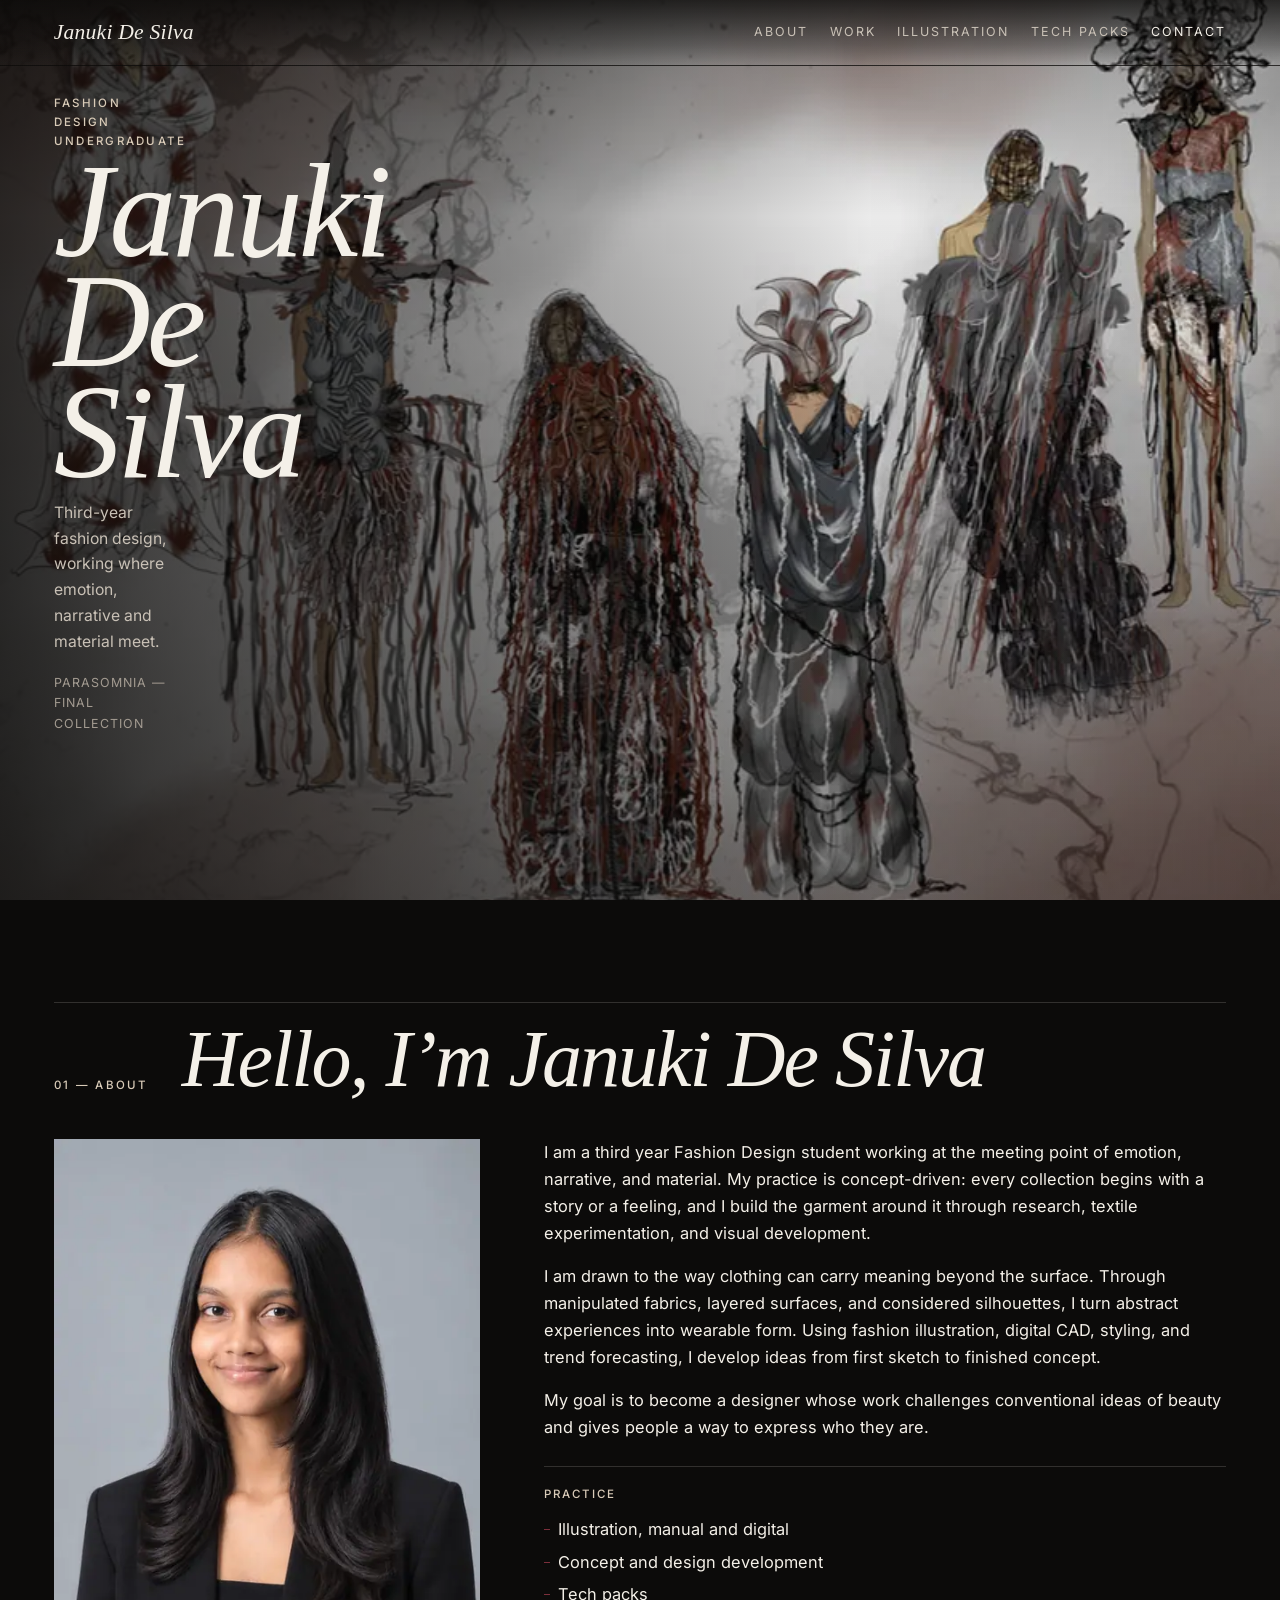
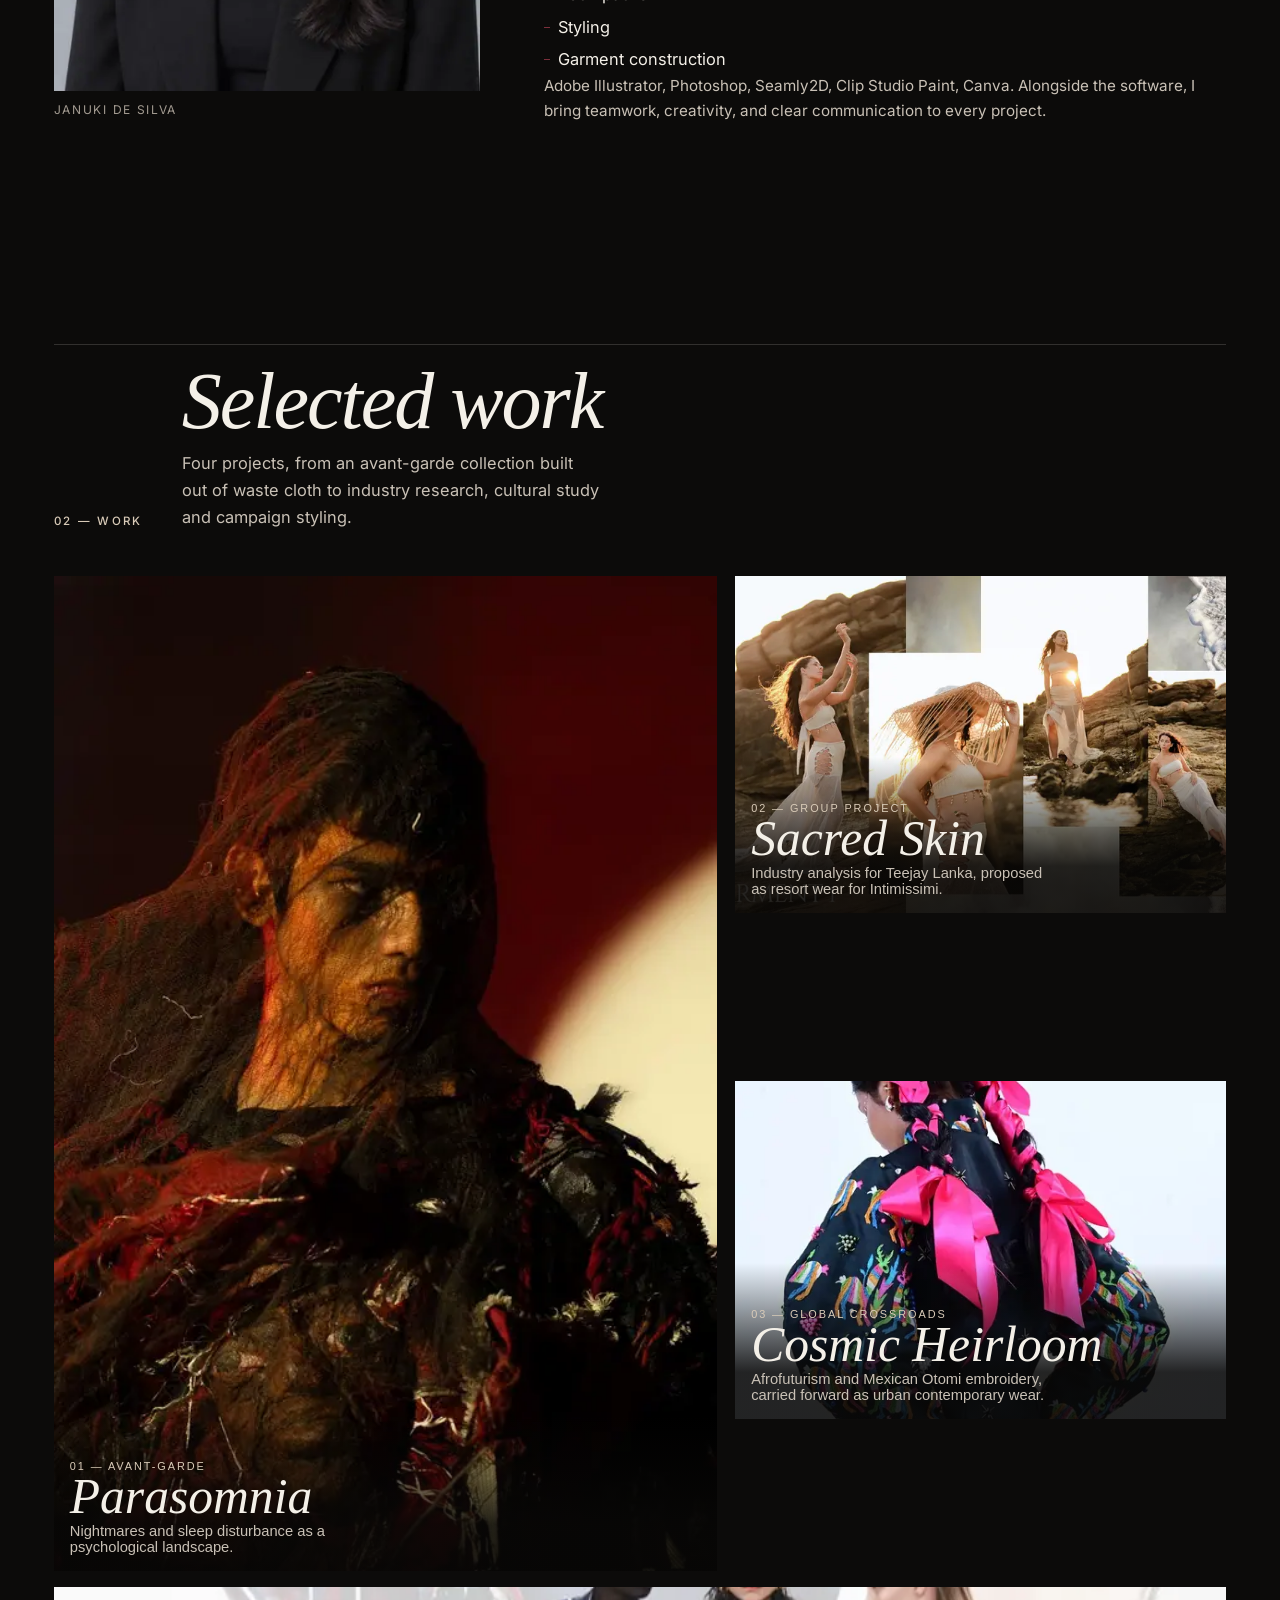
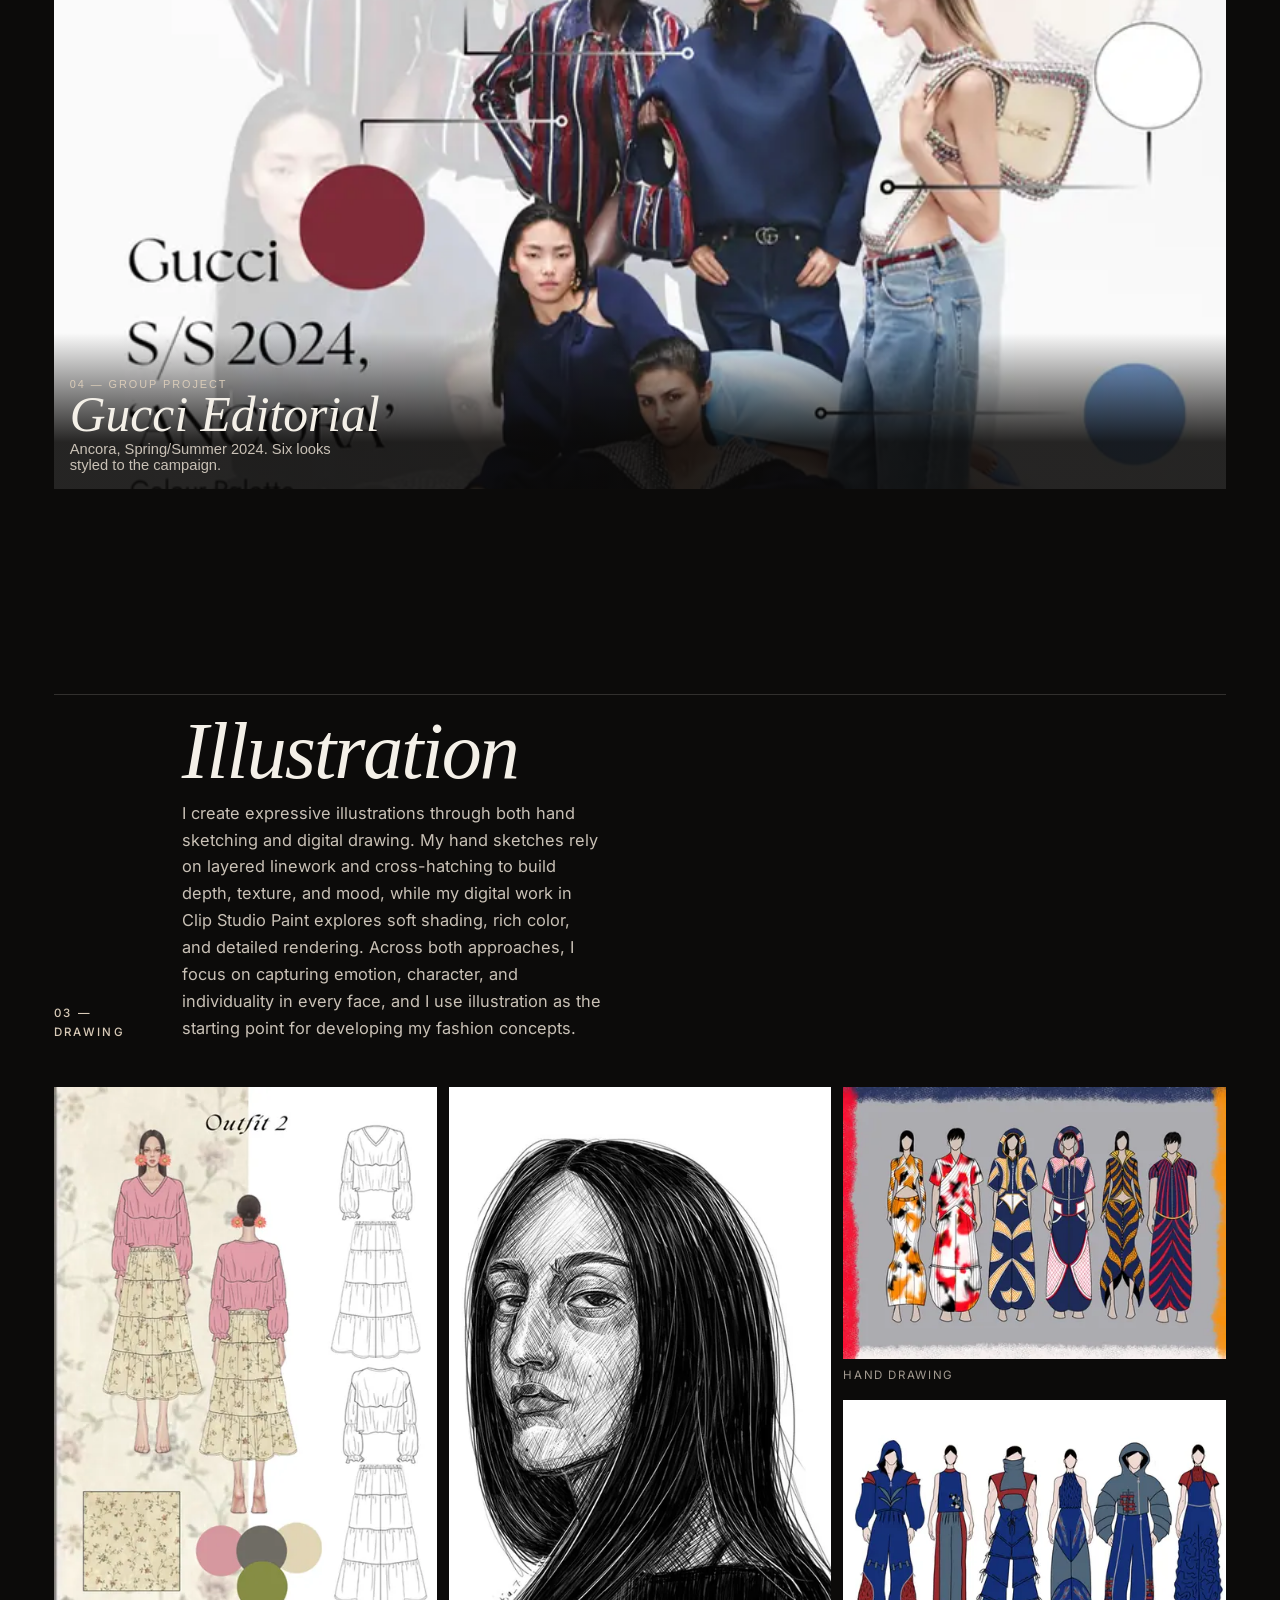
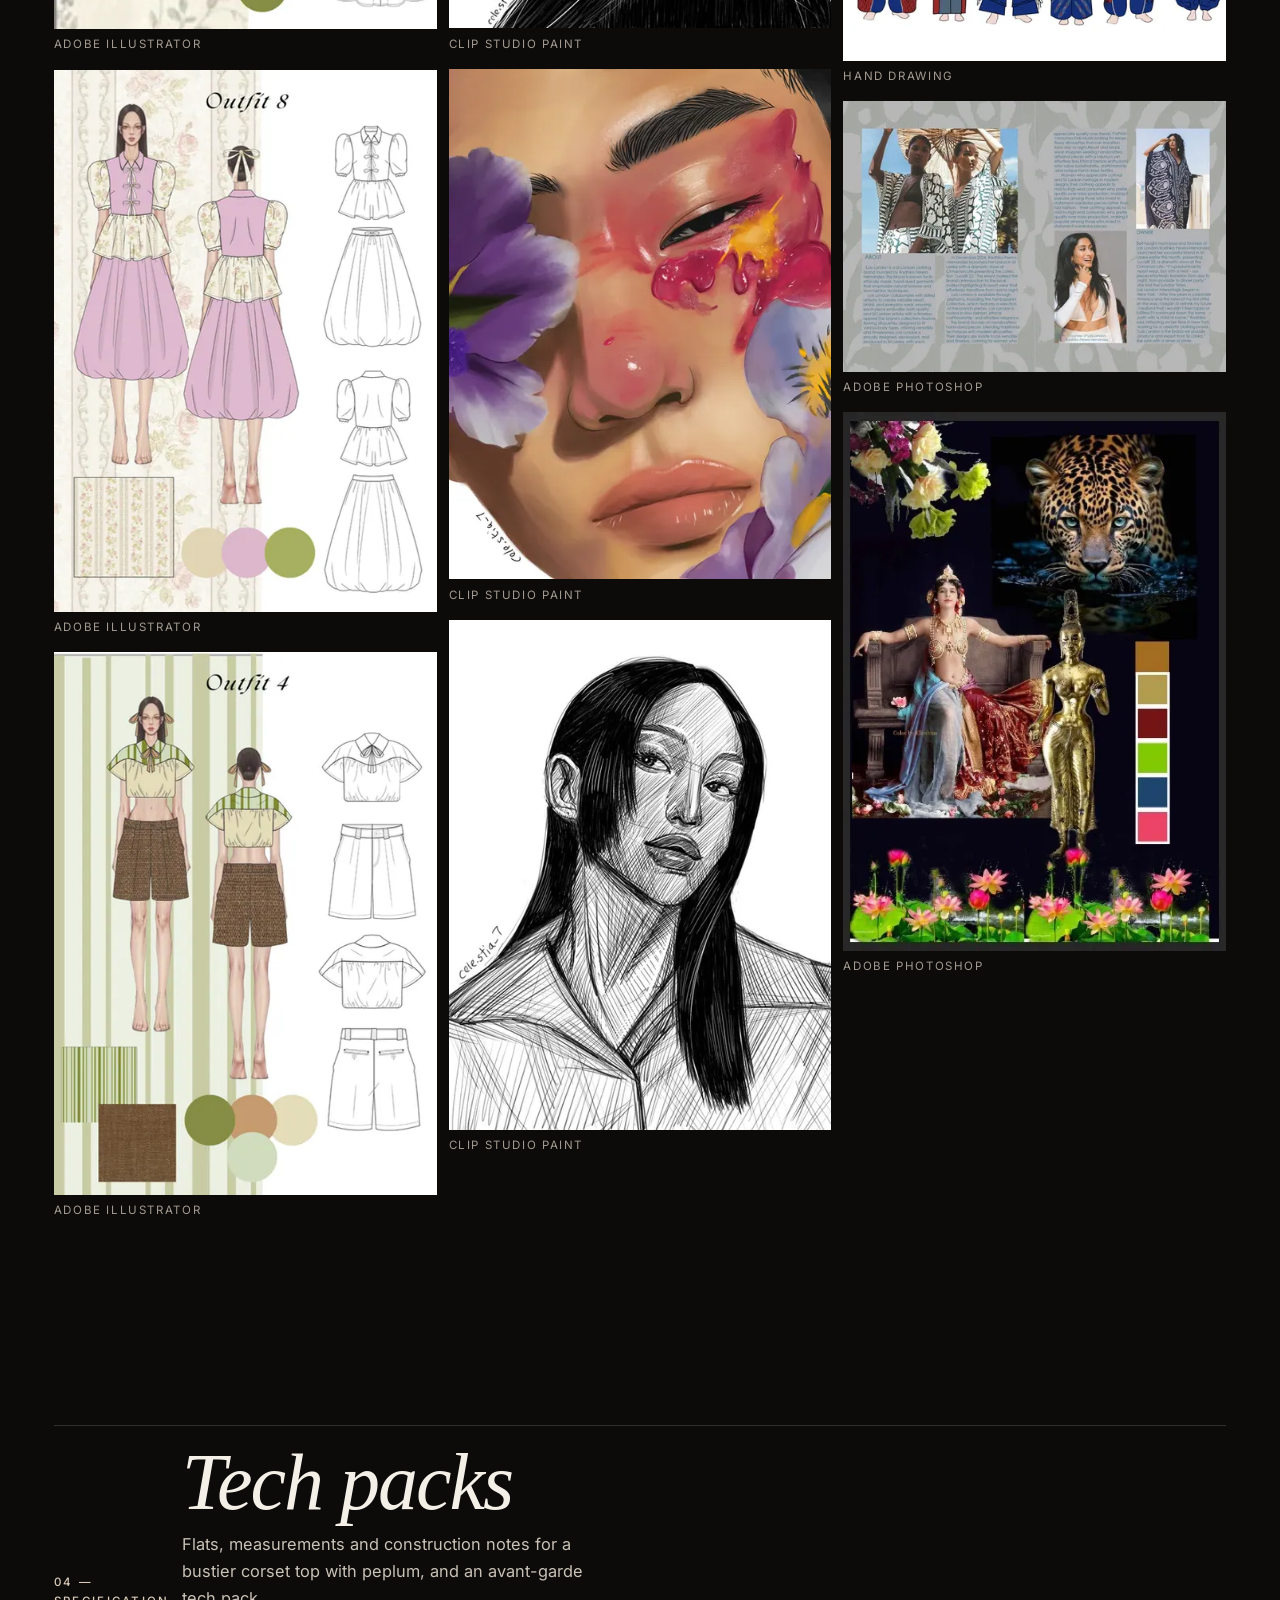
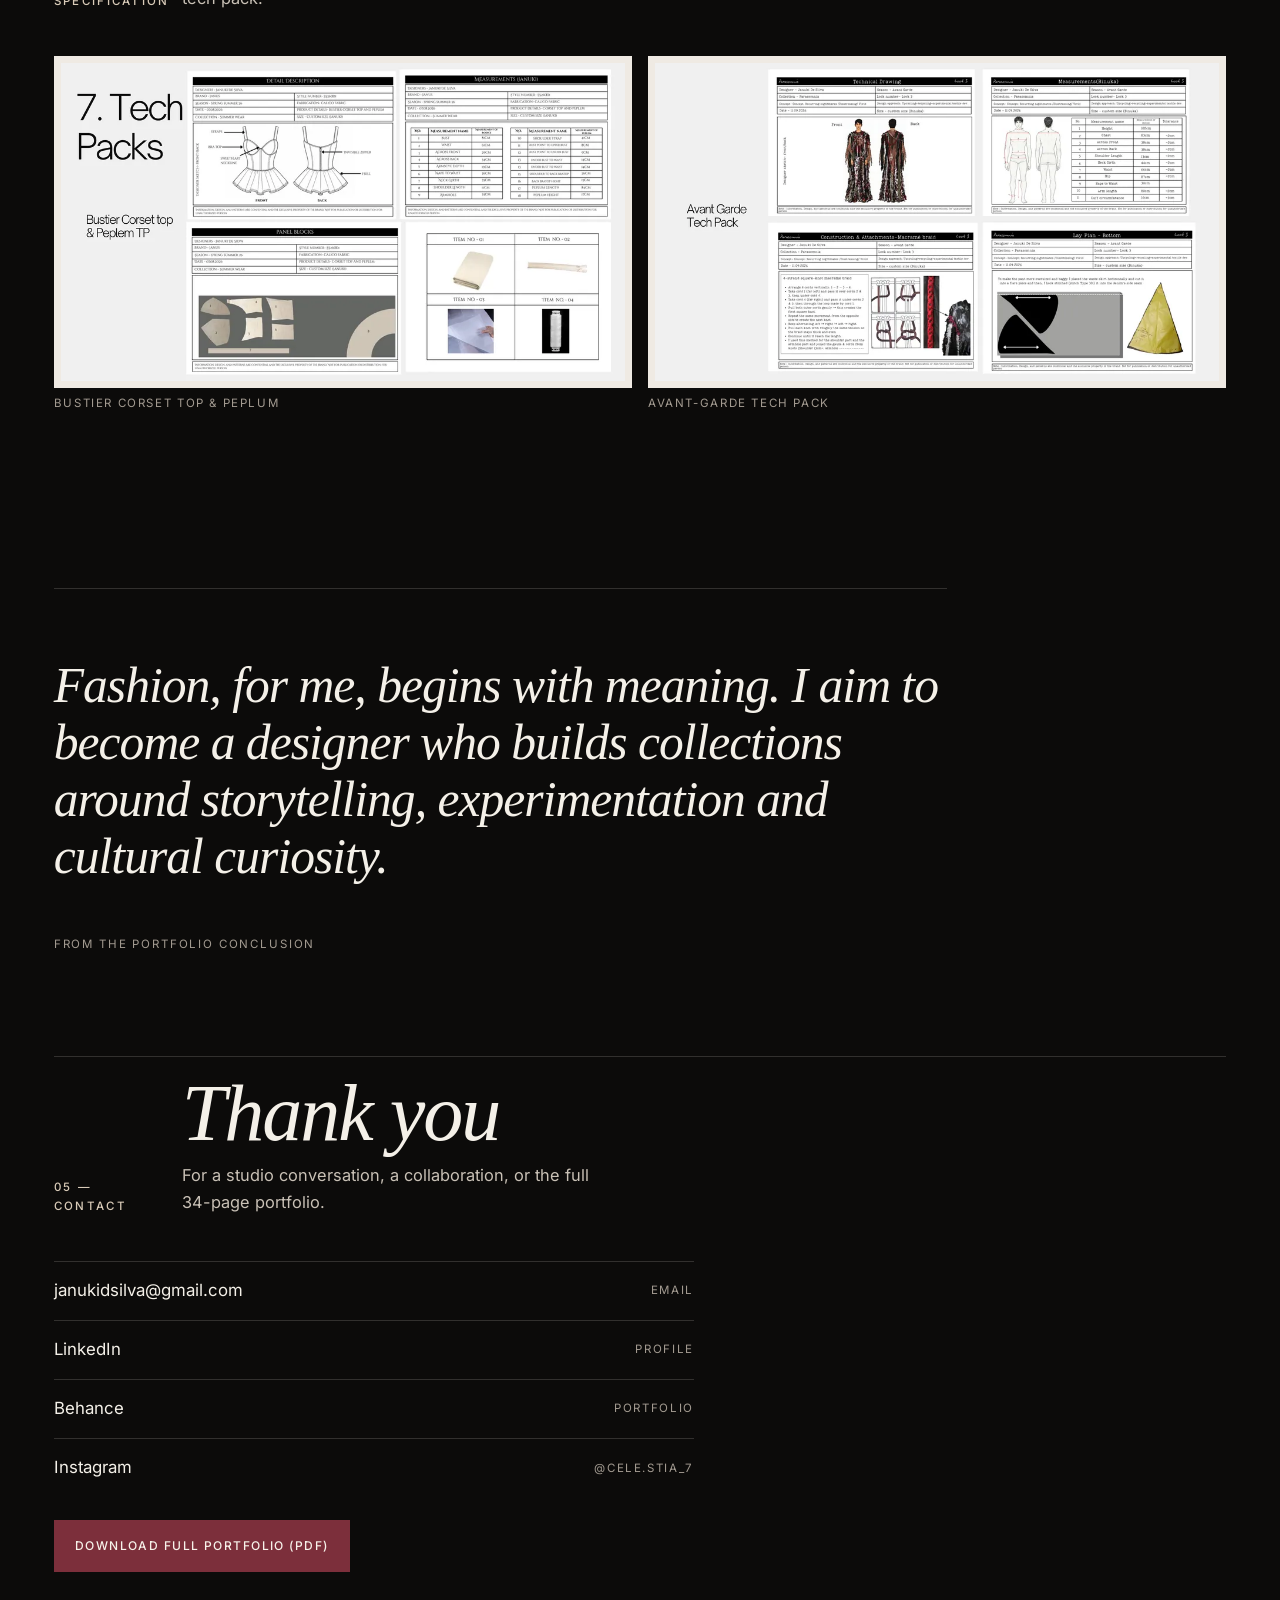
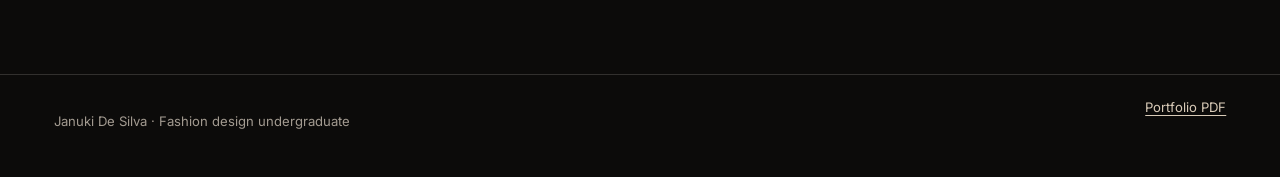
==== index.html @ 034ec8f3 "Add Januki De Silva's one-page fashion portfolio. Static editorial site for GitHub Pages, with respo" ====
<!DOCTYPE html>
<html lang="en">
<head>
  <meta charset="utf-8">
  <meta name="viewport" content="width=device-width, initial-scale=1">
  <title>Januki De Silva — Fashion Design Portfolio</title>
  <meta name="description" content="Portfolio of Januki De Silva, a third-year Fashion Design undergraduate in Sri Lanka. Concept-driven collections including Parasomnia, Sacred Skin, Cosmic Heirloom and Gucci Ancora editorial styling.">
  <link rel="canonical" href="https://mino347.github.io/januki-portfolio/">
  <meta name="theme-color" content="#0c0b0a">
  <meta name="author" content="Januki De Silva">
  <meta property="og:type" content="website">
  <meta property="og:locale" content="en_US">
  <meta property="og:site_name" content="Januki De Silva">
  <meta property="og:title" content="Januki De Silva — Fashion Design Portfolio">
  <meta property="og:description" content="Concept-driven fashion from a third-year undergraduate in Sri Lanka. Parasomnia, Sacred Skin, Cosmic Heirloom and editorial styling.">
  <meta property="og:url" content="https://mino347.github.io/januki-portfolio/">
  <meta property="og:image" content="https://mino347.github.io/januki-portfolio/images/og.jpg">
  <meta property="og:image:width" content="1200">
  <meta property="og:image:height" content="630">
  <meta property="og:image:alt" content="Parasomnia final collection: a model in a black blazer, one hand raised near the face, against a light grey studio backdrop.">
  <meta name="twitter:card" content="summary_large_image">
  <meta name="twitter:title" content="Januki De Silva — Fashion Design Portfolio">
  <meta name="twitter:description" content="Concept-driven fashion from a third-year undergraduate in Sri Lanka.">
  <meta name="twitter:image" content="https://mino347.github.io/januki-portfolio/images/og.jpg">
  <meta name="twitter:image:alt" content="Parasomnia final collection: a model in a black blazer, one hand raised near the face, against a light grey studio backdrop.">
  <link rel="icon" href="favicon.svg" type="image/svg+xml">
  <link rel="icon" href="favicon.ico" sizes="any">
  <link rel="apple-touch-icon" href="apple-touch-icon.png">
  <link rel="preload" as="image" href="images/hero-799.webp" imagesrcset="images/hero-480.webp 480w, images/hero-799.webp 799w" imagesizes="100vw" fetchpriority="high">
  <link rel="preload" href="fonts/f2.woff2" as="font" type="font/woff2" crossorigin>
  <link rel="preload" href="fonts/f10.woff2" as="font" type="font/woff2" crossorigin>
  <link rel="stylesheet" href="css/fonts.css">
  <link rel="stylesheet" href="css/styles.css">
  <script type="application/ld+json">
  {
    "@context": "https://schema.org",
    "@type": "Person",
    "name": "Januki De Silva",
    "jobTitle": "Fashion Design Undergraduate",
    "email": "janukidsilva@gmail.com",
    "url": "https://mino347.github.io/januki-portfolio/",
    "sameAs": [
      "https://www.linkedin.com/in/januki-de-silva-02a955370",
      "https://www.behance.net/janukidesilva",
      "https://www.instagram.com/cele.stia_7/"
    ]
  }
  </script>
</head>
<body>
  <a class="skip" href="#main">Skip to content</a>
  <header class="site-header">
    <a class="logo" href="#top">Januki De Silva</a>
    <button class="nav-toggle" type="button" aria-expanded="false" aria-controls="site-nav">
      <span class="sr-only">Menu</span>
      <span class="nav-toggle-bars" aria-hidden="true"></span>
    </button>
    <nav id="site-nav" class="site-nav" aria-label="Sections">
      <a href="#about">About</a>
      <a href="#work">Work</a>
      <a href="#illustration">Illustration</a>
      <a href="#tech-packs">Tech packs</a>
      <a href="#contact">Contact</a>
    </nav>
  </header>

  <main id="main">
    <section class="hero" id="top">
      <div class="hero-media">
        <img
          src="images/hero-799.webp"
          srcset="images/hero-480.webp 480w, images/hero-799.webp 799w"
          sizes="100vw"
          width="799"
          height="622"
          alt="Parasomnia final collection: a model in a black blazer, one hand raised near the face, against a light grey studio backdrop."
          fetchpriority="high"
          decoding="async">
        <div class="hero-shade" aria-hidden="true"></div>
      </div>
      <div class="hero-copy">
        <p class="eyebrow">Fashion Design Undergraduate</p>
        <h1>Januki<br>De Silva</h1>
        <p class="hero-note">Third-year fashion design, working where emotion, narrative and material meet.</p>
        <p class="hero-credit">Parasomnia — final collection</p>
      </div>
    </section>

    <section class="section" id="about">
      <header class="section-head">
        <p class="index-label">01 — About</p>
        <div>
          <h2>Hello, I’m Januki De Silva</h2>
        </div>
      </header>
      <div class="about-grid">
        <figure class="portrait">
          <img
            src="images/portrait-617.webp"
            srcset="images/portrait-480.webp 480w, images/portrait-617.webp 617w"
            sizes="(min-width: 760px) 34vw, 92vw"
            width="617"
            height="800"
            alt="Portrait of Januki De Silva, with long dark hair, wearing a black blazer against a grey studio background."
            loading="lazy"
            decoding="async">
          <figcaption>Januki De Silva</figcaption>
        </figure>
        <div class="about-copy">
          <p>I am a third year Fashion Design student working at the meeting point of emotion, narrative, and material. My practice is concept-driven: every collection begins with a story or a feeling, and I build the garment around it through research, textile experimentation, and visual development.</p>
          <p>I am drawn to the way clothing can carry meaning beyond the surface. Through manipulated fabrics, layered surfaces, and considered silhouettes, I turn abstract experiences into wearable form. Using fashion illustration, digital CAD, styling, and trend forecasting, I develop ideas from first sketch to finished concept.</p>
          <p>My goal is to become a designer whose work challenges conventional ideas of beauty and gives people a way to express who they are.</p>
          <div class="skill-block">
            <h3>Practice</h3>
            <ul class="skill-list">
              <li>Illustration, manual and digital</li>
              <li>Concept and design development</li>
              <li>Tech packs</li>
              <li>Styling</li>
              <li>Garment construction</li>
            </ul>
            <p class="tools">Adobe Illustrator, Photoshop, Seamly2D, Clip Studio Paint, Canva. Alongside the software, I bring teamwork, creativity, and clear communication to every project.</p>
          </div>
        </div>
      </div>
    </section>

    <section class="section" id="work">
      <header class="section-head">
        <p class="index-label">02 — Work</p>
        <div>
          <h2>Selected work</h2>
          <p class="lede">Four projects, from an avant-garde collection built out of waste cloth to industry research, cultural study and campaign styling.</p>
        </div>
      </header>
      <div class="work-grid">
        <article class="work-card" id="parasomnia" data-project="parasomnia">
          <h3 class="sr-only">Parasomnia</h3>
          <button class="work-open" type="button" aria-haspopup="dialog" aria-controls="project-dialog">
            <img
              src="images/parasomnia-04-533.webp"
              srcset="images/parasomnia-04-480.webp 480w, images/parasomnia-04-533.webp 533w"
              sizes="(min-width: 1100px) 58vw, (min-width: 760px) 48vw, 92vw"
              width="533"
              height="800"
              alt="Parasomnia final collection: a model in a black avant-garde outfit with red threads across the face and torso."
              loading="lazy"
              decoding="async">
            <span class="work-copy">
              <span class="work-kicker">01 — Avant-garde</span>
              <span class="work-name">Parasomnia</span>
              <span class="work-summary">Nightmares and sleep disturbance as a psychological landscape.</span>
            </span>
            <span class="sr-only">Open project</span>
          </button>
          <div class="project-detail" id="detail-parasomnia" hidden>
            <p class="kicker">01 — Avant-garde</p>
            <div class="project-layout">
              <div class="project-copy">
                <h2 id="detail-parasomnia-title">Parasomnia</h2>
                <p>Parasomnia treats nightmares and sleep disturbance as a psychological landscape. It is anchored by Fuseli’s The Nightmare (1781), where the incubus crouches on the sleeper’s chest. I wanted to show where fear and distress are felt in the body, not just illustrate a dark mood.</p>
                <p>Three words guided every decision: distress (surface damage), messy (how the garment behaves on the body) and vivid (one sharp zone of focal intensity). I mapped eight emotional and bodily zones to eight repeatable silhouette archetypes. For the textile I bonded ripped thread, fabric and cord scraps together with water-soluble fusing to make a new layered fabric, then attached it into the denim and shirt base. The palette is locked to jet black, slate gray, mushroom beige and deep burgundy, so the collection reads as one dream.</p>
                <h3>Sustainability aim</h3>
                <p>The collection began with a rule of no store-bought fabric. Every textile came from discarded or thrifted material, including waste washed black denim and old long-sleeve shirts, with offcuts, threads, cords and scraps. The distressed look suits this approach, because tears, frays and damage become part of the design instead of flaws to hide.</p>
                <p>Thrifted materials need care, so I researched safe cleaning methods and checked for toxins and skin-friendliness before using them. Waste stays in use at every scale, from whole garments down to the smallest scraps.</p>
              </div>
              <div class="gallery">
                <figure>
                  <button class="shot" type="button" data-lightbox-group="parasomnia" data-caption="Research">
                    <img src="images/parasomnia-research-960.webp" srcset="images/parasomnia-research-480.webp 480w, images/parasomnia-research-960.webp 960w, images/parasomnia-research-1600.webp 1600w" sizes="(min-width: 760px) 52vw, 92vw" width="1600" height="900" alt="Parasomnia research board of references and surface studies around fear and the body." loading="lazy" decoding="async" data-full="images/parasomnia-research-1600.webp">
                  </button>
                  <figcaption>Research</figcaption>
                </figure>
                <figure>
                  <button class="shot" type="button" data-lightbox-group="parasomnia" data-caption="Design development">
                    <img src="images/parasomnia-development-960.webp" srcset="images/parasomnia-development-480.webp 480w, images/parasomnia-development-960.webp 960w, images/parasomnia-development-1600.webp 1600w" sizes="(min-width: 760px) 52vw, 92vw" width="1600" height="900" alt="Parasomnia design development board with sketches and garment trials." loading="lazy" decoding="async" data-full="images/parasomnia-development-1600.webp">
                  </button>
                  <figcaption>Design development</figcaption>
                </figure>
                <figure>
                  <button class="shot" type="button" data-lightbox-group="parasomnia" data-caption="Textile">
                    <img src="images/parasomnia-material-540.webp" srcset="images/parasomnia-material-480.webp 480w, images/parasomnia-material-540.webp 540w" sizes="(min-width: 760px) 40vw, 92vw" width="540" height="720" alt="Textile sample for Parasomnia, built from bonded scraps, thread and cord." loading="lazy" decoding="async" data-full="images/parasomnia-material-540.webp">
                  </button>
                  <figcaption>Textile</figcaption>
                </figure>
                <figure>
                  <button class="shot" type="button" data-lightbox-group="parasomnia" data-caption="Final collection">
                    <img src="images/hero-799.webp" srcset="images/hero-480.webp 480w, images/hero-799.webp 799w" sizes="(min-width: 760px) 52vw, 92vw" width="799" height="622" alt="Parasomnia final collection: a model in a black blazer, one hand raised near the face, against a light grey studio backdrop." loading="lazy" decoding="async" data-full="images/hero-799.webp">
                  </button>
                  <figcaption>Final collection</figcaption>
                </figure>
                <figure>
                  <button class="shot" type="button" data-lightbox-group="parasomnia" data-caption="Final collection">
                    <img src="images/parasomnia-02-799.webp" srcset="images/parasomnia-02-480.webp 480w, images/parasomnia-02-799.webp 799w" sizes="(min-width: 760px) 52vw, 92vw" width="799" height="622" alt="Paired Parasomnia final-collection photograph from the same studio sitting." loading="lazy" decoding="async" data-full="images/parasomnia-02-799.webp">
                  </button>
                  <figcaption>Final collection</figcaption>
                </figure>
                <figure>
                  <button class="shot" type="button" data-lightbox-group="parasomnia" data-caption="Final collection">
                    <img src="images/parasomnia-03-533.webp" srcset="images/parasomnia-03-480.webp 480w, images/parasomnia-03-533.webp 533w" sizes="(min-width: 760px) 40vw, 70vw" width="533" height="800" alt="Parasomnia final-collection photograph, a darker distressed look." loading="lazy" decoding="async" data-full="images/parasomnia-03-533.webp">
                  </button>
                  <figcaption>Final collection</figcaption>
                </figure>
                <figure>
                  <button class="shot" type="button" data-lightbox-group="parasomnia" data-caption="Final collection">
                    <img src="images/parasomnia-04-533.webp" srcset="images/parasomnia-04-480.webp 480w, images/parasomnia-04-533.webp 533w" sizes="(min-width: 760px) 40vw, 70vw" width="533" height="800" alt="Parasomnia final collection: a model in a black avant-garde outfit with red threads across the face and torso." loading="lazy" decoding="async" data-full="images/parasomnia-04-533.webp">
                  </button>
                  <figcaption>Final collection</figcaption>
                </figure>
                <figure>
                  <button class="shot" type="button" data-lightbox-group="parasomnia" data-caption="Final collection">
                    <img src="images/parasomnia-05-480.webp" srcset="images/parasomnia-05-480.webp 480w" sizes="(min-width: 760px) 36vw, 70vw" width="480" height="720" alt="Parasomnia final-collection photograph, close study of a distressed silhouette." loading="lazy" decoding="async" data-full="images/parasomnia-05-480.webp">
                  </button>
                  <figcaption>Final collection</figcaption>
                </figure>
              </div>
            </div>
          </div>
        </article>

        <article class="work-card" id="sacred-skin" data-project="sacred-skin">
          <h3 class="sr-only">Sacred Skin</h3>
          <button class="work-open" type="button" aria-haspopup="dialog" aria-controls="project-dialog">
            <img
              src="images/sacred-01-800.webp"
              srcset="images/sacred-01-480.webp 480w, images/sacred-01-800.webp 800w"
              sizes="(min-width: 1100px) 42vw, (min-width: 760px) 48vw, 92vw"
              width="800"
              height="450"
              alt="Sacred Skin collection photograph: a close study of lace against skin."
              loading="lazy"
              decoding="async">
            <span class="work-copy">
              <span class="work-kicker">02 — Group project</span>
              <span class="work-name">Sacred Skin</span>
              <span class="work-summary">Industry analysis for Teejay Lanka, proposed as resort wear for Intimissimi.</span>
            </span>
            <span class="sr-only">Open project</span>
          </button>
          <div class="project-detail" id="detail-sacred-skin" hidden>
            <p class="kicker">02 — Industry analysis</p>
            <div class="project-layout">
              <div class="project-copy">
                <h2 id="detail-sacred-skin-title">Sacred Skin</h2>
                <p><strong>Approach: group project.</strong> We researched and analyzed Teejay Lanka PLC’s operations, market position and consumer behavior to find a gap in the industry. Teejay is a leading Sri Lankan knitted fabric manufacturer that supplies lingerie and activewear brands, but it hasn’t expanded into lace production or hybrid materials. That limits what partner brands can develop in categories like resort wear.</p>
                <p>Our solution was a lace and knit resort wear collection for Intimissimi. It combines breathable, sustainable knits with refined lace textures, and it is designed for female, male and gender-fluid customers. The hybrid material approach supports product diversification and shows how Teejay could grow into new fashion markets as a creative textile partner.</p>
                <h3>Concept</h3>
                <p>Sacred Skin reimagines the sacred as something intimate and human. It starts from Orvieto Cathedral, with its striped limestone and basalt, shimmering mosaics, arches and ornament, and shifts spirituality from the distance of monumental architecture to the closeness of the body. The collection treats the body as a space of reverence, where softness, vulnerability and movement replace rigid structure.</p>
                <p>Transparency, lightness and tactile layers carry this idea. The cathedral’s flowing lines and decorative motifs become airy silhouettes, delicate textures and lace detailing. The result is devotion that is lived and felt, resting gently on the skin, not observed from afar.</p>
              </div>
              <div class="gallery">
                <figure>
                  <button class="shot" type="button" data-lightbox-group="sacred-skin" data-caption="Research">
                    <img src="images/sacred-research-960.webp" srcset="images/sacred-research-480.webp 480w, images/sacred-research-960.webp 960w, images/sacred-research-1600.webp 1600w" sizes="(min-width: 760px) 52vw, 92vw" width="1600" height="900" alt="Sacred Skin research board on Teejay Lanka, lace and the resort-wear gap." loading="lazy" decoding="async" data-full="images/sacred-research-1600.webp">
                  </button>
                  <figcaption>Research</figcaption>
                </figure>
                <figure>
                  <button class="shot" type="button" data-lightbox-group="sacred-skin" data-caption="Design development">
                    <img src="images/sacred-development-960.webp" srcset="images/sacred-development-480.webp 480w, images/sacred-development-960.webp 960w, images/sacred-development-1600.webp 1600w" sizes="(min-width: 760px) 52vw, 92vw" width="1600" height="900" alt="Sacred Skin design development board with lace, knit and silhouette studies." loading="lazy" decoding="async" data-full="images/sacred-development-1600.webp">
                  </button>
                  <figcaption>Design development</figcaption>
                </figure>
                <figure>
                  <button class="shot" type="button" data-lightbox-group="sacred-skin" data-caption="Collection">
                    <img src="images/sacred-01-800.webp" srcset="images/sacred-01-480.webp 480w, images/sacred-01-800.webp 800w" sizes="(min-width: 760px) 52vw, 92vw" width="800" height="450" alt="Sacred Skin collection photograph: a close study of lace against skin." loading="lazy" decoding="async" data-full="images/sacred-01-800.webp">
                  </button>
                  <figcaption>Collection</figcaption>
                </figure>
                <figure>
                  <button class="shot" type="button" data-lightbox-group="sacred-skin" data-caption="Collection">
                    <img src="images/sacred-02-800.webp" srcset="images/sacred-02-480.webp 480w, images/sacred-02-800.webp 800w" sizes="(min-width: 760px) 52vw, 92vw" width="800" height="450" alt="Sacred Skin collection photograph, a second resort-wear look." loading="lazy" decoding="async" data-full="images/sacred-02-800.webp">
                  </button>
                  <figcaption>Collection</figcaption>
                </figure>
                <figure>
                  <button class="shot" type="button" data-lightbox-group="sacred-skin" data-caption="Collection">
                    <img src="images/sacred-03-800.webp" srcset="images/sacred-03-480.webp 480w, images/sacred-03-800.webp 800w" sizes="(min-width: 760px) 52vw, 92vw" width="800" height="450" alt="Sacred Skin collection photograph, lace texture over knit." loading="lazy" decoding="async" data-full="images/sacred-03-800.webp">
                  </button>
                  <figcaption>Collection</figcaption>
                </figure>
                <figure>
                  <button class="shot" type="button" data-lightbox-group="sacred-skin" data-caption="Collection">
                    <img src="images/sacred-04-800.webp" srcset="images/sacred-04-480.webp 480w, images/sacred-04-800.webp 800w" sizes="(min-width: 760px) 52vw, 92vw" width="800" height="450" alt="Sacred Skin collection photograph from the group presentation." loading="lazy" decoding="async" data-full="images/sacred-04-800.webp">
                  </button>
                  <figcaption>Collection</figcaption>
                </figure>
                <figure>
                  <button class="shot" type="button" data-lightbox-group="sacred-skin" data-caption="Collection">
                    <img src="images/sacred-05-800.webp" srcset="images/sacred-05-480.webp 480w, images/sacred-05-800.webp 800w" sizes="(min-width: 760px) 52vw, 92vw" width="800" height="450" alt="Sacred Skin collection photograph, a further resort-wear look." loading="lazy" decoding="async" data-full="images/sacred-05-800.webp">
                  </button>
                  <figcaption>Collection</figcaption>
                </figure>
              </div>
            </div>
          </div>
        </article>

        <article class="work-card" id="cosmic-heirloom" data-project="cosmic-heirloom">
          <h3 class="sr-only">Cosmic Heirloom</h3>
          <button class="work-open" type="button" aria-haspopup="dialog" aria-controls="project-dialog">
            <img
              src="images/cosmic-01-532.webp"
              srcset="images/cosmic-01-480.webp 480w, images/cosmic-01-532.webp 532w"
              sizes="(min-width: 1100px) 42vw, (min-width: 760px) 48vw, 92vw"
              width="532"
              height="800"
              alt="Cosmic Heirloom photoshoot: a model with braided hair wearing a black top, white trousers and a brightly embroidered jacket."
              loading="lazy"
              decoding="async">
            <span class="work-copy">
              <span class="work-kicker">03 — Global Crossroads</span>
              <span class="work-name">Cosmic Heirloom</span>
              <span class="work-summary">Afrofuturism and Mexican Otomi embroidery, carried forward as urban contemporary wear.</span>
            </span>
            <span class="sr-only">Open project</span>
          </button>
          <div class="project-detail" id="detail-cosmic-heirloom" hidden>
            <p class="kicker">03 — Global Crossroads</p>
            <div class="project-layout">
              <div class="project-copy">
                <h2 id="detail-cosmic-heirloom-title">Cosmic Heirloom</h2>
                <p><strong>Approach: urban contemporary wear.</strong> Global Crossroads brings two cultures together: Afrofuturism and Mexican Otomi embroidery. The Afrofuturist side supplies cosmic imagery and a vision of the future. The Otomi side, drawn from Tenango embroidery, supplies dense, colorful hand-stitched patterns of animals, birds and flowers. Together they form a collection where heritage is carried into a futuristic identity.</p>
                <p>The collection is told through The Threadwalker’s Journey, a symbolic story of a futuristic traveler who moves through time and space, weaving ancestral wisdom into future vision. Each chapter is a phase of awakening, from reconnecting with cultural roots and hearing the echoes of the earth, to sending signals into space and embracing new identities. Garments evolve along the way and become vessels of memory, resistance and transformation.</p>
                <h3>Concept</h3>
                <p>Cosmic Heirloom is the idea of carrying ancestral wisdom and cultural heritage into the future. It preserves the past by transforming it into something new and visionary, not by keeping it in a museum. “Heirloom” stands for the traditions, stories and artistry passed down through generations. “Cosmic” suggests that this heritage doesn’t belong to one time or place, but crosses borders and eras into a futuristic, imaginative world. A Cosmic Heirloom becomes a symbol of resilience, pride and evolution, rooted in the past but created for the stars.</p>
              </div>
              <div class="gallery">
                <figure>
                  <button class="shot" type="button" data-lightbox-group="cosmic-heirloom" data-caption="Research">
                    <img src="images/cosmic-research-960.webp" srcset="images/cosmic-research-480.webp 480w, images/cosmic-research-960.webp 960w, images/cosmic-research-1600.webp 1600w" sizes="(min-width: 760px) 52vw, 92vw" width="1600" height="900" alt="Cosmic Heirloom research board on Afrofuturism, AFROPUNK and Otomi embroidery." loading="lazy" decoding="async" data-full="images/cosmic-research-1600.webp">
                  </button>
                  <figcaption>Research</figcaption>
                </figure>
                <figure>
                  <button class="shot" type="button" data-lightbox-group="cosmic-heirloom" data-caption="Design development">
                    <img src="images/cosmic-development-960.webp" srcset="images/cosmic-development-480.webp 480w, images/cosmic-development-960.webp 960w, images/cosmic-development-1600.webp 1600w" sizes="(min-width: 760px) 52vw, 92vw" width="1600" height="900" alt="Cosmic Heirloom design development board of sketches and textile ideas." loading="lazy" decoding="async" data-full="images/cosmic-development-1600.webp">
                  </button>
                  <figcaption>Design development</figcaption>
                </figure>
                <figure>
                  <button class="shot" type="button" data-lightbox-group="cosmic-heirloom" data-caption="Final collection">
                    <img src="images/cosmic-01-532.webp" srcset="images/cosmic-01-480.webp 480w, images/cosmic-01-532.webp 532w" sizes="(min-width: 760px) 36vw, 70vw" width="532" height="800" alt="Cosmic Heirloom photoshoot: a model with braided hair wearing a black top, white trousers and a brightly embroidered jacket." loading="lazy" decoding="async" data-full="images/cosmic-01-532.webp">
                  </button>
                  <figcaption>Final collection</figcaption>
                </figure>
                <figure>
                  <button class="shot" type="button" data-lightbox-group="cosmic-heirloom" data-caption="Final collection">
                    <img src="images/cosmic-02-800.webp" srcset="images/cosmic-02-480.webp 480w, images/cosmic-02-800.webp 800w" sizes="(min-width: 760px) 52vw, 92vw" width="800" height="545" alt="Cosmic Heirloom garment study from the final collection and photoshoot." loading="lazy" decoding="async" data-full="images/cosmic-02-800.webp">
                  </button>
                  <figcaption>Final collection</figcaption>
                </figure>
                <figure>
                  <button class="shot" type="button" data-lightbox-group="cosmic-heirloom" data-caption="Photoshoot">
                    <img src="images/cosmic-03-532.webp" srcset="images/cosmic-03-480.webp 480w, images/cosmic-03-532.webp 532w" sizes="(min-width: 760px) 36vw, 70vw" width="532" height="800" alt="Cosmic Heirloom photoshoot photograph." loading="lazy" decoding="async" data-full="images/cosmic-03-532.webp">
                  </button>
                  <figcaption>Photoshoot</figcaption>
                </figure>
                <figure>
                  <button class="shot" type="button" data-lightbox-group="cosmic-heirloom" data-caption="Photoshoot">
                    <img src="images/cosmic-04-479.webp" srcset="images/cosmic-04-479.webp 479w" sizes="(min-width: 760px) 34vw, 70vw" width="479" height="720" alt="Cosmic Heirloom photoshoot photograph, a further look from the collection." loading="lazy" decoding="async" data-full="images/cosmic-04-479.webp">
                  </button>
                  <figcaption>Photoshoot</figcaption>
                </figure>
              </div>
            </div>
          </div>
        </article>

        <article class="work-card" id="gucci-editorial" data-project="gucci-editorial">
          <h3 class="sr-only">Gucci editorial styling</h3>
          <button class="work-open" type="button" aria-haspopup="dialog" aria-controls="project-dialog">
            <img
              src="images/gucci-02-800.webp"
              srcset="images/gucci-02-480.webp 480w, images/gucci-02-800.webp 800w"
              sizes="(min-width: 1100px) 90vw, (min-width: 760px) 48vw, 92vw"
              width="800"
              height="565"
              alt="Editorial styling photograph: three models in white shirts and ties, posed together after Gucci Ancora, Spring/Summer 2024."
              loading="lazy"
              decoding="async">
            <span class="work-copy">
              <span class="work-kicker">04 — Group project</span>
              <span class="work-name">Gucci Editorial</span>
              <span class="work-summary">Ancora, Spring/Summer 2024. Six looks styled to the campaign.</span>
            </span>
            <span class="sr-only">Open project</span>
          </button>
          <div class="project-detail" id="detail-gucci-editorial" hidden>
            <p class="kicker">04 — Editorial styling</p>
            <div class="project-layout">
              <div class="project-copy">
                <h2 id="detail-gucci-editorial-title">Gucci Editorial Styling</h2>
                <p><strong>Approach: group project.</strong> For this project we researched Gucci’s brand campaigns and chose the Ancora campaign from Spring/Summer 2024. It was unveiled in January 2024, a few months after the runway show, and was Sabato De Sarno’s first advertising campaign as creative director, turning his runway vision into commercial imagery. The name plays on the Italian word’s double meaning of “again” and “still”, which Gucci framed as “also now, also then.”</p>
                <p>From the campaign we selected six looks and styled them as they appear, matching the garments, accessories, proportions and attitude of the originals. The campaign’s saturated whites, deep burgundy, navy and light-wash denim against a clean studio backdrop, with models posed close together in a relaxed group, set the standard we worked to recreate. The project let us study how a luxury house builds a campaign look through color, silhouette, accessories and posing.</p>
              </div>
              <div class="gallery">
                <figure>
                  <button class="shot" type="button" data-lightbox-group="gucci-editorial" data-caption="Editorial styling">
                    <img src="images/gucci-01-800.webp" srcset="images/gucci-01-480.webp 480w, images/gucci-01-800.webp 800w" sizes="(min-width: 760px) 52vw, 92vw" width="800" height="565" alt="Editorial styling photograph from the Gucci Ancora Spring/Summer 2024 study." loading="lazy" decoding="async" data-full="images/gucci-01-800.webp">
                  </button>
                  <figcaption>Editorial</figcaption>
                </figure>
                <figure>
                  <button class="shot" type="button" data-lightbox-group="gucci-editorial" data-caption="Editorial styling">
                    <img src="images/gucci-02-800.webp" srcset="images/gucci-02-480.webp 480w, images/gucci-02-800.webp 800w" sizes="(min-width: 760px) 52vw, 92vw" width="800" height="565" alt="Editorial styling photograph: three models in white shirts and ties, posed together after Gucci Ancora, Spring/Summer 2024." loading="lazy" decoding="async" data-full="images/gucci-02-800.webp">
                  </button>
                  <figcaption>Editorial</figcaption>
                </figure>
                <figure>
                  <button class="shot" type="button" data-lightbox-group="gucci-editorial" data-caption="Editorial styling">
                    <img src="images/gucci-03-800.webp" srcset="images/gucci-03-480.webp 480w, images/gucci-03-800.webp 800w" sizes="(min-width: 760px) 52vw, 92vw" width="800" height="565" alt="Group editorial photograph styled after Gucci Ancora." loading="lazy" decoding="async" data-full="images/gucci-03-800.webp">
                  </button>
                  <figcaption>Editorial</figcaption>
                </figure>
                <figure>
                  <button class="shot" type="button" data-lightbox-group="gucci-editorial" data-caption="Editorial styling">
                    <img src="images/gucci-04-800.webp" srcset="images/gucci-04-480.webp 480w, images/gucci-04-800.webp 800w" sizes="(min-width: 760px) 52vw, 92vw" width="800" height="500" alt="Studio editorial from the Ancora styling project, models posed together." loading="lazy" decoding="async" data-full="images/gucci-04-800.webp">
                  </button>
                  <figcaption>Editorial</figcaption>
                </figure>
                <figure>
                  <button class="shot" type="button" data-lightbox-group="gucci-editorial" data-caption="Editorial styling">
                    <img src="images/gucci-05-576.webp" srcset="images/gucci-05-480.webp 480w, images/gucci-05-576.webp 576w" sizes="(min-width: 760px) 36vw, 70vw" width="576" height="720" alt="Styled look from the Gucci Ancora Spring/Summer 2024 project." loading="lazy" decoding="async" data-full="images/gucci-05-576.webp">
                  </button>
                  <figcaption>Editorial</figcaption>
                </figure>
              </div>
            </div>
          </div>
        </article>

        <!--
          Unpublished fifth project. Not shown while data-visible="false".
          The Canva contents page spells this "Dues ex machina"; the title to use is Deus ex Machina.
          To publish:
            1. Add cover and gallery WebP files under images/deus/ (see scripts/make_srcset.py).
            2. Fill the summary, concept and gallery below.
            3. Set data-visible="true" and remove the hidden attribute on this article.
        -->
        <article class="work-card" id="deus-ex-machina" data-project="deus-ex-machina" data-visible="false" hidden>
          <h3 class="sr-only">Deus ex Machina</h3>
          <button class="work-open" type="button" aria-haspopup="dialog" aria-controls="project-dialog">
            <span class="work-copy">
              <span class="work-kicker">05</span>
              <span class="work-name">Deus ex Machina</span>
              <span class="work-summary"></span>
            </span>
            <span class="sr-only">Open project</span>
          </button>
          <div class="project-detail" id="detail-deus-ex-machina" hidden>
            <p class="kicker">05</p>
            <div class="project-layout">
              <div class="project-copy">
                <h2 id="detail-deus-ex-machina-title">Deus ex Machina</h2>
                <!-- Concept paragraphs go here. -->
              </div>
              <div class="gallery" data-lightbox-scope="deus-ex-machina">
                <!--
                <figure>
                  <button class="shot" type="button" data-lightbox-group="deus-ex-machina" data-caption="Final collection">
                    <img src="images/deus/cover-960.webp" srcset="images/deus/cover-480.webp 480w, images/deus/cover-960.webp 960w, images/deus/cover-1600.webp 1600w" sizes="(min-width: 760px) 52vw, 92vw" width="1600" height="900" alt="" loading="lazy" decoding="async" data-full="images/deus/cover-1600.webp">
                  </button>
                  <figcaption>Final collection</figcaption>
                </figure>
                -->
              </div>
            </div>
          </div>
        </article>
      </div>
    </section>

    <section class="section" id="illustration">
      <header class="section-head">
        <p class="index-label">03 — Drawing</p>
        <div>
          <h2>Illustration</h2>
          <p class="lede">I create expressive illustrations through both hand sketching and digital drawing. My hand sketches rely on layered linework and cross-hatching to build depth, texture, and mood, while my digital work in Clip Studio Paint explores soft shading, rich color, and detailed rendering. Across both approaches, I focus on capturing emotion, character, and individuality in every face, and I use illustration as the starting point for developing my fashion concepts.</p>
        </div>
      </header>
      <div class="masonry">
        <figure>
          <button class="shot" type="button" data-lightbox-group="illustration" data-caption="Adobe Illustrator">
            <img src="images/illus-ai-01-565.webp" srcset="images/illus-ai-01-480.webp 480w, images/illus-ai-01-565.webp 565w" sizes="(min-width: 1100px) 30vw, (min-width: 640px) 46vw, 92vw" width="565" height="800" alt="Fashion flat drawn in Adobe Illustrator." loading="lazy" decoding="async" data-full="images/illus-ai-01-565.webp">
          </button>
          <figcaption>Adobe Illustrator</figcaption>
        </figure>
        <figure>
          <button class="shot" type="button" data-lightbox-group="illustration" data-caption="Adobe Illustrator">
            <img src="images/illus-ai-02-565.webp" srcset="images/illus-ai-02-480.webp 480w, images/illus-ai-02-565.webp 565w" sizes="(min-width: 1100px) 30vw, (min-width: 640px) 46vw, 92vw" width="565" height="800" alt="Second fashion flat drawn in Adobe Illustrator." loading="lazy" decoding="async" data-full="images/illus-ai-02-565.webp">
          </button>
          <figcaption>Adobe Illustrator</figcaption>
        </figure>
        <figure>
          <button class="shot" type="button" data-lightbox-group="illustration" data-caption="Adobe Illustrator">
            <img src="images/illus-ai-03-565.webp" srcset="images/illus-ai-03-480.webp 480w, images/illus-ai-03-565.webp 565w" sizes="(min-width: 1100px) 30vw, (min-width: 640px) 46vw, 92vw" width="565" height="800" alt="Third fashion flat drawn in Adobe Illustrator." loading="lazy" decoding="async" data-full="images/illus-ai-03-565.webp">
          </button>
          <figcaption>Adobe Illustrator</figcaption>
        </figure>
        <figure>
          <button class="shot" type="button" data-lightbox-group="illustration" data-caption="Clip Studio Paint">
            <img src="images/illus-csp-01-509.webp" srcset="images/illus-csp-01-480.webp 480w, images/illus-csp-01-509.webp 509w" sizes="(min-width: 1100px) 28vw, (min-width: 640px) 46vw, 92vw" width="509" height="720" alt="Digital portrait drawn in Clip Studio Paint." loading="lazy" decoding="async" data-full="images/illus-csp-01-509.webp">
          </button>
          <figcaption>Clip Studio Paint</figcaption>
        </figure>
        <figure>
          <button class="shot" type="button" data-lightbox-group="illustration" data-caption="Clip Studio Paint">
            <img src="images/illus-csp-02-540.webp" srcset="images/illus-csp-02-480.webp 480w, images/illus-csp-02-540.webp 540w" sizes="(min-width: 1100px) 28vw, (min-width: 640px) 46vw, 92vw" width="540" height="720" alt="Color digital illustration made in Clip Studio Paint." loading="lazy" decoding="async" data-full="images/illus-csp-02-540.webp">
          </button>
          <figcaption>Clip Studio Paint</figcaption>
        </figure>
        <figure>
          <button class="shot" type="button" data-lightbox-group="illustration" data-caption="Clip Studio Paint">
            <img src="images/illus-csp-03-540.webp" srcset="images/illus-csp-03-480.webp 480w, images/illus-csp-03-540.webp 540w" sizes="(min-width: 1100px) 28vw, (min-width: 640px) 46vw, 92vw" width="540" height="720" alt="Further digital drawing made in Clip Studio Paint." loading="lazy" decoding="async" data-full="images/illus-csp-03-540.webp">
          </button>
          <figcaption>Clip Studio Paint</figcaption>
        </figure>
        <figure>
          <button class="shot" type="button" data-lightbox-group="illustration" data-caption="Hand drawing">
            <img src="images/illus-draw-01-800.webp" srcset="images/illus-draw-01-480.webp 480w, images/illus-draw-01-800.webp 800w" sizes="(min-width: 1100px) 30vw, (min-width: 640px) 46vw, 92vw" width="800" height="570" alt="Hand drawing with layered linework." loading="lazy" decoding="async" data-full="images/illus-draw-01-800.webp">
          </button>
          <figcaption>Hand drawing</figcaption>
        </figure>
        <figure>
          <button class="shot" type="button" data-lightbox-group="illustration" data-caption="Hand drawing">
            <img src="images/illus-draw-02-800.webp" srcset="images/illus-draw-02-480.webp 480w, images/illus-draw-02-800.webp 800w" sizes="(min-width: 1100px) 30vw, (min-width: 640px) 46vw, 92vw" width="800" height="545" alt="Hand drawing developed beside the digital illustration studies." loading="lazy" decoding="async" data-full="images/illus-draw-02-800.webp">
          </button>
          <figcaption>Hand drawing</figcaption>
        </figure>
        <figure>
          <button class="shot" type="button" data-lightbox-group="illustration" data-caption="Adobe Photoshop">
            <img src="images/illus-ps-01-720.webp" srcset="images/illus-ps-01-480.webp 480w, images/illus-ps-01-720.webp 720w" sizes="(min-width: 1100px) 30vw, (min-width: 640px) 46vw, 92vw" width="720" height="509" alt="Adobe Photoshop composition." loading="lazy" decoding="async" data-full="images/illus-ps-01-720.webp">
          </button>
          <figcaption>Adobe Photoshop</figcaption>
        </figure>
        <figure>
          <button class="shot" type="button" data-lightbox-group="illustration" data-caption="Adobe Photoshop">
            <img src="images/illus-ps-02-430.webp" srcset="images/illus-ps-02-430.webp 430w" sizes="(min-width: 1100px) 22vw, 70vw" width="430" height="605" alt="Further Adobe Photoshop study." loading="lazy" decoding="async" data-full="images/illus-ps-02-430.webp">
          </button>
          <figcaption>Adobe Photoshop</figcaption>
        </figure>
      </div>
    </section>

    <section class="section" id="tech-packs">
      <header class="section-head">
        <p class="index-label">04 — Specification</p>
        <div>
          <h2>Tech packs</h2>
          <p class="lede">Flats, measurements and construction notes for a bustier corset top with peplum, and an avant-garde tech pack.</p>
        </div>
      </header>
      <div class="tech-grid">
        <figure>
          <button class="shot" type="button" data-lightbox-group="tech" data-caption="Bustier corset top and peplum">
            <img src="images/tech-bustier-960.webp" srcset="images/tech-bustier-480.webp 480w, images/tech-bustier-960.webp 960w, images/tech-bustier-1600.webp 1600w" sizes="(min-width: 760px) 46vw, 92vw" width="1600" height="900" alt="Tech pack spread for a bustier corset top and peplum, with flats and measurements." loading="lazy" decoding="async" data-full="images/tech-bustier-1600.webp">
          </button>
          <figcaption>Bustier corset top &amp; peplum</figcaption>
        </figure>
        <figure>
          <button class="shot" type="button" data-lightbox-group="tech" data-caption="Avant-garde tech pack">
            <img src="images/tech-avant-960.webp" srcset="images/tech-avant-480.webp 480w, images/tech-avant-960.webp 960w, images/tech-avant-1600.webp 1600w" sizes="(min-width: 760px) 46vw, 92vw" width="1600" height="900" alt="Avant-garde tech pack spread with garment flats and specification notes." loading="lazy" decoding="async" data-full="images/tech-avant-1600.webp">
          </button>
          <figcaption>Avant-garde tech pack</figcaption>
        </figure>
      </div>
    </section>

    <section class="quote" aria-label="Closing note">
      <figure>
        <blockquote>
          <p>Fashion, for me, begins with meaning. I aim to become a designer who builds collections around storytelling, experimentation and cultural curiosity.</p>
        </blockquote>
        <figcaption>From the portfolio conclusion</figcaption>
      </figure>
    </section>

    <section class="section" id="contact">
      <header class="section-head">
        <p class="index-label">05 — Contact</p>
        <div>
          <h2>Thank you</h2>
          <p class="lede">For a studio conversation, a collaboration, or the full 34-page portfolio.</p>
        </div>
      </header>
      <ul class="contact-list">
        <li><a href="mailto:janukidsilva@gmail.com">janukidsilva@gmail.com <span>Email</span></a></li>
        <li><a href="https://www.linkedin.com/in/januki-de-silva-02a955370" target="_blank" rel="noopener noreferrer">LinkedIn <span>Profile<span class="sr-only"> (opens in a new tab)</span></span></a></li>
        <li><a href="https://www.behance.net/janukidesilva" target="_blank" rel="noopener noreferrer">Behance <span>Portfolio<span class="sr-only"> (opens in a new tab)</span></span></a></li>
        <li><a href="https://www.instagram.com/cele.stia_7/" target="_blank" rel="noopener noreferrer">Instagram <span>@cele.stia_7<span class="sr-only"> (opens in a new tab)</span></span></a></li>
      </ul>
      <a class="btn" href="portfolio/Januki-De-Silva-Portfolio.pdf" download>Download full portfolio (PDF)</a>
    </section>
  </main>

  <footer class="site-footer">
    <p>Januki De Silva · Fashion design undergraduate</p>
    <a href="portfolio/Januki-De-Silva-Portfolio.pdf" download>Portfolio PDF</a>
  </footer>

  <noscript>
    <style>
      .work-card:not([data-visible="false"]) .project-detail { display: block !important; }
    </style>
  </noscript>

  <dialog id="project-dialog" aria-labelledby="detail-parasomnia-title">
    <div class="dialog-bar">
      <p id="project-dialog-kicker">Project</p>
      <button class="icon-btn" type="button" data-close-project>Close</button>
    </div>
    <div class="project-scroll" id="project-dialog-root"></div>
  </dialog>

  <dialog id="lightbox" aria-label="Expanded image">
    <div class="dialog-bar">
      <p>Gallery</p>
      <button class="icon-btn" type="button" data-close-lightbox>Close</button>
    </div>
    <div class="lightbox-stage">
      <button class="nav-arrow" type="button" data-prev aria-label="Previous image">‹</button>
      <figure class="lightbox-figure">
        <img id="lightbox-img" alt="Expanded portfolio image" width="1600" height="900">
      </figure>
      <button class="nav-arrow" type="button" data-next aria-label="Next image">›</button>
    </div>
    <p id="lightbox-caption" class="lightbox-caption" aria-live="polite"></p>
    <p id="lightbox-count" class="lightbox-count"></p>
  </dialog>

  <script src="js/main.js"></script>
</body>
</html>
---- css/fonts.css ----
/* latin-ext */
@font-face {
  font-family: 'Cormorant Garamond';
  font-style: italic;
  font-weight: 500;
  font-display: swap;
  src: url('../fonts/f1.woff2') format('woff2');
  unicode-range: U+0100-02BA, U+02BD-02C5, U+02C7-02CC, U+02CE-02D7, U+02DD-02FF, U+0304, U+0308, U+0329, U+1D00-1DBF, U+1E00-1E9F, U+1EF2-1EFF, U+2020, U+20A0-20AB, U+20AD-20C4, U+2113, U+2C60-2C7F, U+A720-A7FF;
}

/* latin */
@font-face {
  font-family: 'Cormorant Garamond';
  font-style: italic;
  font-weight: 500;
  font-display: swap;
  src: url('../fonts/f2.woff2') format('woff2');
  unicode-range: U+0000-00FF, U+0131, U+0152-0153, U+02BB-02BC, U+02C6, U+02DA, U+02DC, U+0304, U+0308, U+0329, U+2000-206F, U+20AC, U+2122, U+2191, U+2193, U+2212, U+2215, U+FEFF, U+FFFD;
}

/* latin-ext */
@font-face {
  font-family: 'Cormorant Garamond';
  font-style: italic;
  font-weight: 600;
  font-display: swap;
  src: url('../fonts/f3.woff2') format('woff2');
  unicode-range: U+0100-02BA, U+02BD-02C5, U+02C7-02CC, U+02CE-02D7, U+02DD-02FF, U+0304, U+0308, U+0329, U+1D00-1DBF, U+1E00-1E9F, U+1EF2-1EFF, U+2020, U+20A0-20AB, U+20AD-20C4, U+2113, U+2C60-2C7F, U+A720-A7FF;
}

/* latin */
@font-face {
  font-family: 'Cormorant Garamond';
  font-style: italic;
  font-weight: 600;
  font-display: swap;
  src: url('../fonts/f4.woff2') format('woff2');
  unicode-range: U+0000-00FF, U+0131, U+0152-0153, U+02BB-02BC, U+02C6, U+02DA, U+02DC, U+0304, U+0308, U+0329, U+2000-206F, U+20AC, U+2122, U+2191, U+2193, U+2212, U+2215, U+FEFF, U+FFFD;
}

/* latin-ext */
@font-face {
  font-family: 'Cormorant Garamond';
  font-style: normal;
  font-weight: 500;
  font-display: swap;
  src: url('../fonts/f5.woff2') format('woff2');
  unicode-range: U+0100-02BA, U+02BD-02C5, U+02C7-02CC, U+02CE-02D7, U+02DD-02FF, U+0304, U+0308, U+0329, U+1D00-1DBF, U+1E00-1E9F, U+1EF2-1EFF, U+2020, U+20A0-20AB, U+20AD-20C4, U+2113, U+2C60-2C7F, U+A720-A7FF;
}

/* latin */
@font-face {
  font-family: 'Cormorant Garamond';
  font-style: normal;
  font-weight: 500;
  font-display: swap;
  src: url('../fonts/f6.woff2') format('woff2');
  unicode-range: U+0000-00FF, U+0131, U+0152-0153, U+02BB-02BC, U+02C6, U+02DA, U+02DC, U+0304, U+0308, U+0329, U+2000-206F, U+20AC, U+2122, U+2191, U+2193, U+2212, U+2215, U+FEFF, U+FFFD;
}

/* latin-ext */
@font-face {
  font-family: 'Cormorant Garamond';
  font-style: normal;
  font-weight: 600;
  font-display: swap;
  src: url('../fonts/f7.woff2') format('woff2');
  unicode-range: U+0100-02BA, U+02BD-02C5, U+02C7-02CC, U+02CE-02D7, U+02DD-02FF, U+0304, U+0308, U+0329, U+1D00-1DBF, U+1E00-1E9F, U+1EF2-1EFF, U+2020, U+20A0-20AB, U+20AD-20C4, U+2113, U+2C60-2C7F, U+A720-A7FF;
}

/* latin */
@font-face {
  font-family: 'Cormorant Garamond';
  font-style: normal;
  font-weight: 600;
  font-display: swap;
  src: url('../fonts/f8.woff2') format('woff2');
  unicode-range: U+0000-00FF, U+0131, U+0152-0153, U+02BB-02BC, U+02C6, U+02DA, U+02DC, U+0304, U+0308, U+0329, U+2000-206F, U+20AC, U+2122, U+2191, U+2193, U+2212, U+2215, U+FEFF, U+FFFD;
}

/* latin-ext */
@font-face {
  font-family: 'Inter';
  font-style: normal;
  font-weight: 400;
  font-display: swap;
  src: url('../fonts/f9.woff2') format('woff2');
  unicode-range: U+0100-02BA, U+02BD-02C5, U+02C7-02CC, U+02CE-02D7, U+02DD-02FF, U+0304, U+0308, U+0329, U+1D00-1DBF, U+1E00-1E9F, U+1EF2-1EFF, U+2020, U+20A0-20AB, U+20AD-20C4, U+2113, U+2C60-2C7F, U+A720-A7FF;
}

/* latin */
@font-face {
  font-family: 'Inter';
  font-style: normal;
  font-weight: 400;
  font-display: swap;
  src: url('../fonts/f10.woff2') format('woff2');
  unicode-range: U+0000-00FF, U+0131, U+0152-0153, U+02BB-02BC, U+02C6, U+02DA, U+02DC, U+0304, U+0308, U+0329, U+2000-206F, U+20AC, U+2122, U+2191, U+2193, U+2212, U+2215, U+FEFF, U+FFFD;
}

/* latin-ext */
@font-face {
  font-family: 'Inter';
  font-style: normal;
  font-weight: 500;
  font-display: swap;
  src: url('../fonts/f11.woff2') format('woff2');
  unicode-range: U+0100-02BA, U+02BD-02C5, U+02C7-02CC, U+02CE-02D7, U+02DD-02FF, U+0304, U+0308, U+0329, U+1D00-1DBF, U+1E00-1E9F, U+1EF2-1EFF, U+2020, U+20A0-20AB, U+20AD-20C4, U+2113, U+2C60-2C7F, U+A720-A7FF;
}

/* latin */
@font-face {
  font-family: 'Inter';
  font-style: normal;
  font-weight: 500;
  font-display: swap;
  src: url('../fonts/f12.woff2') format('woff2');
  unicode-range: U+0000-00FF, U+0131, U+0152-0153, U+02BB-02BC, U+02C6, U+02DA, U+02DC, U+0304, U+0308, U+0329, U+2000-206F, U+20AC, U+2122, U+2191, U+2193, U+2212, U+2215, U+FEFF, U+FFFD;
}

/* latin-ext */
@font-face {
  font-family: 'Inter';
  font-style: normal;
  font-weight: 600;
  font-display: swap;
  src: url('../fonts/f13.woff2') format('woff2');
  unicode-range: U+0100-02BA, U+02BD-02C5, U+02C7-02CC, U+02CE-02D7, U+02DD-02FF, U+0304, U+0308, U+0329, U+1D00-1DBF, U+1E00-1E9F, U+1EF2-1EFF, U+2020, U+20A0-20AB, U+20AD-20C4, U+2113, U+2C60-2C7F, U+A720-A7FF;
}

/* latin */
@font-face {
  font-family: 'Inter';
  font-style: normal;
  font-weight: 600;
  font-display: swap;
  src: url('../fonts/f14.woff2') format('woff2');
  unicode-range: U+0000-00FF, U+0131, U+0152-0153, U+02BB-02BC, U+02C6, U+02DA, U+02DC, U+0304, U+0308, U+0329, U+2000-206F, U+20AC, U+2122, U+2191, U+2193, U+2212, U+2215, U+FEFF, U+FFFD;
}
---- css/styles.css ----
/* Editorial portfolio. Mobile first. */

:root {
  --bg: #0c0b0a;
  --bg-2: #151311;
  --bg-3: #211e1b;
  --text: #f4f0e8;
  --muted: #c9c1b6;
  --faint: #a39b91;
  --line: rgba(244, 240, 232, 0.16);
  --burgundy: #7c2f3b;
  --burgundy-deep: #4c1d26;
  --beige: #d9cbb8;
  --header-h: 4.15rem;
  --pad: clamp(1.15rem, 4.2vw, 4rem);
  --serif: "Cormorant Garamond", "Iowan Old Style", Palatino, "Palatino Linotype", serif;
  --sans: Inter, "Helvetica Neue", Helvetica, Arial, sans-serif;
  --measure: 68ch;
  color-scheme: dark;
}

*,
*::before,
*::after {
  box-sizing: border-box;
}

html {
  scroll-behavior: smooth;
  scroll-padding-top: calc(var(--header-h) + 0.75rem);
}

body {
  margin: 0;
  background: var(--bg);
  color: var(--text);
  font-family: var(--sans);
  font-size: 1.02rem;
  line-height: 1.65;
  font-weight: 400;
  text-rendering: optimizeLegibility;
}

img {
  max-width: 100%;
  height: auto;
}

button,
a {
  -webkit-tap-highlight-color: transparent;
}

a {
  color: inherit;
  text-decoration-thickness: 1px;
  text-underline-offset: 0.22em;
}

a:hover {
  color: var(--beige);
}

:focus-visible {
  outline: 2px solid var(--beige);
  outline-offset: 3px;
}

.work-open:focus-visible,
.shot:focus-visible {
  outline-offset: -3px;
}

::selection {
  background: var(--burgundy);
  color: var(--text);
}

.sr-only {
  position: absolute;
  width: 1px;
  height: 1px;
  padding: 0;
  margin: -1px;
  overflow: hidden;
  clip: rect(0, 0, 0, 0);
  white-space: nowrap;
  border: 0;
}

.skip {
  position: absolute;
  left: var(--pad);
  top: 0.6rem;
  z-index: 80;
  transform: translateY(-160%);
  background: var(--text);
  color: var(--bg);
  padding: 0.55rem 0.8rem;
  font-size: 0.85rem;
}

.skip:focus {
  transform: none;
}

.site-header {
  position: sticky;
  top: 0;
  z-index: 40;
  display: flex;
  align-items: center;
  justify-content: space-between;
  gap: 1rem;
  min-height: var(--header-h);
  padding: 0.7rem var(--pad);
  background: linear-gradient(180deg, rgba(12, 11, 10, 0.78), rgba(12, 11, 10, 0.28) 70%, rgba(12, 11, 10, 0));
  border-bottom: 1px solid transparent;
}

.site-header.is-stuck {
  background: rgba(12, 11, 10, 0.92);
  border-bottom-color: var(--line);
  backdrop-filter: blur(16px);
}

.logo {
  font-family: var(--serif);
  font-style: italic;
  font-weight: 500;
  font-size: 1.35rem;
  letter-spacing: 0.01em;
  text-decoration: none;
  line-height: 1;
}

.nav-toggle {
  display: inline-flex;
  align-items: center;
  justify-content: center;
  width: 2.75rem;
  height: 2.75rem;
  border: 1px solid var(--line);
  background: transparent;
  color: var(--text);
  cursor: pointer;
}

.nav-toggle-bars,
.nav-toggle-bars::before,
.nav-toggle-bars::after {
  display: block;
  width: 1.05rem;
  height: 1px;
  background: var(--text);
  position: relative;
  content: "";
}

.nav-toggle-bars::before,
.nav-toggle-bars::after {
  position: absolute;
  left: 0;
}

.nav-toggle-bars::before {
  top: -6px;
}

.nav-toggle-bars::after {
  top: 6px;
}

.site-nav {
  display: none;
  position: absolute;
  left: 0;
  right: 0;
  top: 100%;
  flex-direction: column;
  gap: 0.2rem;
  padding: 0.6rem var(--pad) 1.1rem;
  background: rgba(12, 11, 10, 0.96);
  border-bottom: 1px solid var(--line);
}

.site-nav.is-open {
  display: flex;
}

.site-nav a {
  text-decoration: none;
  font-size: 0.78rem;
  letter-spacing: 0.16em;
  text-transform: uppercase;
  color: var(--muted);
  padding: 0.7rem 0;
  border-bottom: 1px solid var(--line);
}

.site-nav a[aria-current="true"] {
  color: var(--text);
}

.site-nav a:hover {
  color: var(--beige);
}

main {
  display: block;
}

.hero {
  position: relative;
  min-height: 100svh;
  display: grid;
  align-items: end;
  margin-top: calc(var(--header-h) * -1);
  background: #070606;
  overflow: hidden;
}

.hero-media {
  position: absolute;
  inset: 0;
}

.hero-media img {
  width: 100%;
  height: 100%;
  object-fit: cover;
  object-position: center 30%;
}

.hero-shade {
  position: absolute;
  inset: 0;
  background:
    linear-gradient(180deg, rgba(12, 11, 10, 0.45) 0%, rgba(12, 11, 10, 0.05) 28%, rgba(12, 11, 10, 0.28) 52%, rgba(12, 11, 10, 0.88) 100%),
    linear-gradient(90deg, rgba(12, 11, 10, 0.55) 0%, rgba(12, 11, 10, 0.05) 55%);
}

.hero-copy {
  position: relative;
  z-index: 1;
  padding: 0 var(--pad) clamp(2.2rem, 6vw, 4rem);
  max-width: 18em;
}

.eyebrow,
.kicker,
.index-label {
  margin: 0;
  font-family: var(--sans);
  font-size: 0.72rem;
  font-weight: 500;
  letter-spacing: 0.2em;
  text-transform: uppercase;
  color: var(--beige);
}

.hero h1 {
  margin: 0.35rem 0 0.4rem;
  font-family: var(--serif);
  font-weight: 500;
  font-style: italic;
  font-size: clamp(4.4rem, 16vw, 8.4rem);
  line-height: 0.82;
  letter-spacing: -0.03em;
}

.hero-note {
  margin: 0.8rem 0 0;
  max-width: 28ch;
  color: var(--muted);
  font-size: 0.98rem;
}

.hero-credit {
  margin: 1.1rem 0 0;
  color: var(--faint);
  font-size: 0.78rem;
  letter-spacing: 0.08em;
  text-transform: uppercase;
}

.section {
  padding: clamp(3.5rem, 8vw, 6.5rem) var(--pad);
}

.section-head {
  display: grid;
  gap: 0.75rem;
  margin-bottom: clamp(1.6rem, 4vw, 2.8rem);
  padding-top: 1.1rem;
  border-top: 1px solid var(--line);
}

.section-head h2,
.project-copy h3,
h3 {
  font-weight: 500;
}

.section-head h2 {
  margin: 0.2rem 0 0;
  font-family: var(--serif);
  font-weight: 500;
  font-style: italic;
  font-size: clamp(2.7rem, 7vw, 5rem);
  line-height: 0.88;
  letter-spacing: -0.025em;
}

.lede {
  margin: 0.85rem 0 0;
  max-width: 42ch;
  color: var(--muted);
}

.about-grid {
  display: grid;
  gap: 1.6rem;
}

.portrait {
  margin: 0;
}

.portrait img {
  display: block;
  width: 100%;
  height: auto;
  object-fit: cover;
}

.portrait figcaption {
  margin-top: 0.55rem;
  color: var(--faint);
  font-size: 0.75rem;
  letter-spacing: 0.14em;
  text-transform: uppercase;
}

.about-copy p {
  margin: 0 0 1rem;
  max-width: var(--measure);
}

.skill-block {
  margin-top: 1.6rem;
  padding-top: 1.1rem;
  border-top: 1px solid var(--line);
}

.skill-block h3 {
  margin: 0 0 0.8rem;
  font-family: var(--sans);
  font-size: 0.72rem;
  font-weight: 500;
  letter-spacing: 0.18em;
  text-transform: uppercase;
  color: var(--beige);
}

.skill-list {
  list-style: none;
  margin: 0;
  padding: 0;
  display: grid;
  gap: 0.35rem;
}

.skill-list li {
  padding-left: 0.9rem;
  position: relative;
}

.skill-list li::before {
  content: "";
  width: 0.38rem;
  height: 1px;
  background: var(--burgundy);
  position: absolute;
  left: 0;
  top: 0.78em;
}

.tools {
  margin: 1rem 0 0;
  color: var(--muted);
  font-size: 0.95rem;
}

.work-grid {
  display: grid;
  gap: 0.85rem;
}

.work-card[data-visible="false"] {
  display: none !important;
}

.work-open {
  position: relative;
  display: block;
  width: 100%;
  padding: 0;
  border: 0;
  background: #070606;
  color: var(--text);
  text-align: left;
  cursor: pointer;
  overflow: hidden;
  aspect-ratio: 4 / 5;
}

.work-open img {
  width: 100%;
  height: 100%;
  object-fit: cover;
  display: block;
  transition: transform 0.7s ease;
}

.work-copy {
  position: absolute;
  left: 0;
  right: 0;
  bottom: 0;
  display: grid;
  gap: 0.2rem;
  padding: 2.8rem 1rem 1rem;
  background: linear-gradient(180deg, rgba(8, 7, 6, 0) 0%, rgba(8, 7, 6, 0.88) 70%);
}

.work-name {
  font-family: var(--serif);
  font-style: italic;
  font-weight: 500;
  font-size: clamp(2.1rem, 5vw, 3.1rem);
  line-height: 0.9;
}

.work-summary {
  color: var(--muted);
  font-size: 0.92rem;
  max-width: 36ch;
}

.work-kicker {
  font-size: 0.68rem;
  letter-spacing: 0.18em;
  text-transform: uppercase;
  color: var(--beige);
}

@media (hover: hover) {
  .work-open:hover img,
  .shot:hover img {
    transform: scale(1.04);
  }
}

.project-detail {
  margin-top: 1.25rem;
}

.project-detail .kicker {
  margin-bottom: 0.35rem;
}

.project-copy h3 {
  margin: 1.4rem 0 0.4rem;
  font-family: var(--serif);
  font-weight: 500;
  font-style: italic;
  font-size: 1.7rem;
}

.project-copy p {
  margin: 0 0 0.9rem;
  max-width: var(--measure);
  color: var(--muted);
}

.project-copy p strong {
  color: var(--text);
  font-weight: 500;
}

.gallery {
  display: grid;
  gap: 0.7rem;
  margin-top: 1.3rem;
}

.gallery figure,
.masonry figure,
.tech-grid figure {
  margin: 0;
}

.shot {
  display: block;
  width: 100%;
  padding: 0;
  border: 0;
  background: #090808;
  color: inherit;
  cursor: zoom-in;
  overflow: hidden;
}

.shot img {
  display: block;
  width: 100%;
  height: auto;
  transition: transform 0.7s ease;
}

figcaption {
  margin-top: 0.4rem;
  color: var(--faint);
  font-size: 0.72rem;
  letter-spacing: 0.14em;
  text-transform: uppercase;
}

.masonry {
  columns: 1;
  column-gap: 0.75rem;
}

.masonry figure {
  break-inside: avoid;
  margin: 0 0 0.95rem;
}

.tech-grid {
  display: grid;
  gap: 1rem;
}

.tech-grid .shot {
  background: #efeae3;
  padding: 0.45rem;
}

.tech-grid .shot img {
  background: #fff;
}

.quote {
  padding: clamp(2rem, 6vw, 4.5rem) var(--pad) 0;
}

.quote figure {
  margin: 0;
}

.quote blockquote {
  margin: 0;
  padding-top: 1.2rem;
  border-top: 1px solid var(--line);
  font-family: var(--serif);
  font-style: italic;
  font-weight: 500;
  font-size: clamp(1.8rem, 4.6vw, 3.1rem);
  line-height: 1.15;
  letter-spacing: -0.02em;
  max-width: 18em;
}

.quote figcaption {
  margin-top: 1rem;
  letter-spacing: 0.16em;
}

.contact-list {
  list-style: none;
  margin: 1.4rem 0 0;
  padding: 0;
  max-width: 40rem;
}

.contact-list li {
  border-top: 1px solid var(--line);
}

.contact-list a {
  display: flex;
  justify-content: space-between;
  gap: 1rem;
  padding: 0.95rem 0;
  text-decoration: none;
  font-size: 1.05rem;
}

.contact-list a span:last-child {
  color: var(--faint);
  letter-spacing: 0.14em;
  text-transform: uppercase;
  font-size: 0.72rem;
  align-self: center;
}

.btn {
  display: inline-flex;
  align-items: center;
  justify-content: center;
  margin-top: 1.4rem;
  padding: 0.95rem 1.25rem;
  background: var(--burgundy);
  color: #f7f2ea;
  text-decoration: none;
  letter-spacing: 0.12em;
  text-transform: uppercase;
  font-size: 0.75rem;
  font-weight: 500;
  border: 1px solid var(--burgundy);
  min-height: 2.75rem;
}

.btn:hover {
  background: #8e3846;
  color: #fff;
}

.site-footer {
  display: flex;
  flex-wrap: wrap;
  gap: 0.6rem 1.5rem;
  justify-content: space-between;
  padding: 1.4rem var(--pad) 2rem;
  border-top: 1px solid var(--line);
  color: var(--faint);
  font-size: 0.82rem;
}

.site-footer a {
  color: var(--beige);
}

dialog {
  border: 0;
  padding: 0;
  margin: 0;
  width: 100%;
  height: 100%;
  max-width: none;
  max-height: none;
  background: var(--bg);
  color: var(--text);
}

dialog::backdrop {
  background: rgba(6, 5, 5, 0.72);
}

.dialog-bar {
  position: sticky;
  top: 0;
  z-index: 2;
  display: flex;
  align-items: center;
  justify-content: space-between;
  gap: 1rem;
  min-height: 4rem;
  padding: 0.7rem var(--pad);
  background: rgba(12, 11, 10, 0.92);
  border-bottom: 1px solid var(--line);
  backdrop-filter: blur(12px);
}

.dialog-bar p {
  margin: 0;
  font-family: var(--serif);
  font-style: italic;
  font-size: 1.45rem;
}

.icon-btn {
  min-width: 2.75rem;
  min-height: 2.75rem;
  padding: 0 0.85rem;
  border: 1px solid var(--line);
  background: transparent;
  color: var(--text);
  cursor: pointer;
  letter-spacing: 0.12em;
  text-transform: uppercase;
  font-size: 0.72rem;
  font-family: var(--sans);
}

.icon-btn:hover {
  border-color: var(--beige);
  color: var(--beige);
}

.project-scroll {
  padding: clamp(1.2rem, 3vw, 2.2rem) var(--pad) 3rem;
}

.project-scroll .project-detail {
  margin-top: 0;
}

.project-layout h2 {
  margin: 0.15rem 0 0.8rem;
  font-family: var(--serif);
  font-style: italic;
  font-weight: 500;
  font-size: clamp(2.8rem, 6vw, 4.6rem);
  line-height: 0.88;
}

#lightbox {
  background: #070606;
}

.lightbox-stage {
  min-height: calc(100% - 4rem);
  display: grid;
  grid-template-columns: auto 1fr auto;
  align-items: center;
  gap: 0.25rem;
  padding: 0.4rem;
}

.lightbox-figure {
  margin: 0;
  min-width: 0;
}

.lightbox-figure img {
  display: block;
  width: auto;
  max-width: 100%;
  max-height: calc(100svh - 9.5rem);
  margin: 0 auto;
  object-fit: contain;
}

.lightbox-caption {
  margin: 0.75rem var(--pad) 0;
  text-align: center;
  color: var(--muted);
  font-size: 0.92rem;
}

.lightbox-count {
  margin: 0.25rem 0 1rem;
  text-align: center;
  color: var(--faint);
  letter-spacing: 0.16em;
  font-size: 0.72rem;
  text-transform: uppercase;
}

.nav-arrow {
  width: 2.75rem;
  height: 4.5rem;
  border: 0;
  background: transparent;
  color: var(--text);
  cursor: pointer;
  font-size: 1.6rem;
  line-height: 1;
}

.nav-arrow:hover {
  color: var(--beige);
}

@media (min-width: 760px) {
  .nav-toggle {
    display: none;
  }

  .site-nav {
    display: flex;
    position: static;
    flex-direction: row;
    align-items: center;
    gap: 1.35rem;
    padding: 0;
    background: transparent;
    border: 0;
  }

  .site-nav a {
    padding: 0.2rem 0;
    border: 0;
  }

  .hero {
    align-items: center;
  }

  .hero-copy {
    max-width: 14em;
    padding-bottom: 8vh;
  }

  .hero-shade {
    background:
      linear-gradient(90deg, rgba(12, 11, 10, 0.82) 0%, rgba(12, 11, 10, 0.42) 38%, rgba(12, 11, 10, 0.08) 68%),
      linear-gradient(180deg, rgba(12, 11, 10, 0.35), transparent 24%, rgba(12, 11, 10, 0.45));
  }

  .about-grid {
    grid-template-columns: minmax(220px, 0.78fr) 1.25fr;
    gap: clamp(2rem, 5vw, 5rem);
    align-items: start;
  }

  .section-head {
    grid-template-columns: 7rem 1fr;
    align-items: end;
    gap: 1rem;
  }

  .work-grid {
    grid-template-columns: 1fr 1fr;
    gap: 1rem 1.15rem;
  }

  .work-card:nth-child(2),
  .work-card:nth-child(3) {
    margin-top: 0;
  }

  .work-open {
    aspect-ratio: 5 / 6;
  }

  .masonry {
    columns: 2;
  }

  .tech-grid {
    grid-template-columns: 1fr 1fr;
  }

  .project-layout {
    display: grid;
    grid-template-columns: minmax(260px, 0.82fr) 1.2fr;
    gap: clamp(1.5rem, 4vw, 3.5rem);
    align-items: start;
  }

  .project-copy {
    position: sticky;
    top: 5.2rem;
  }

  .lightbox-stage {
    padding: 0 0.5rem 1rem;
  }
}

@media (min-width: 1100px) {
  .masonry {
    columns: 3;
  }

  .work-grid {
    grid-template-columns: 1.35fr 1fr;
  }

  .work-card:first-of-type {
    grid-row: span 2;
  }

  .work-card:first-of-type .work-open {
    height: 100%;
    aspect-ratio: auto;
    min-height: 78vh;
  }

  .work-card:nth-child(2) .work-open,
  .work-card:nth-child(3) .work-open,
  .work-card:nth-child(4) .work-open {
    aspect-ratio: 16 / 11;
  }

  .work-card:nth-child(4) {
    grid-column: 1 / -1;
  }

  .work-card:nth-child(4) .work-open {
    aspect-ratio: 21 / 9;
  }
}

@media (prefers-reduced-motion: reduce) {
  html {
    scroll-behavior: auto;
  }

  *,
  *::before,
  *::after {
    animation: none !important;
    transition: none !important;
  }
}

@media print {
  .site-header,
  .nav-toggle,
  .btn,
  dialog {
    display: none !important;
  }

  body {
    background: #fff;
    color: #161412;
  }

  .work-card:not([data-visible="false"]) .project-detail {
    display: block !important;
  }
}
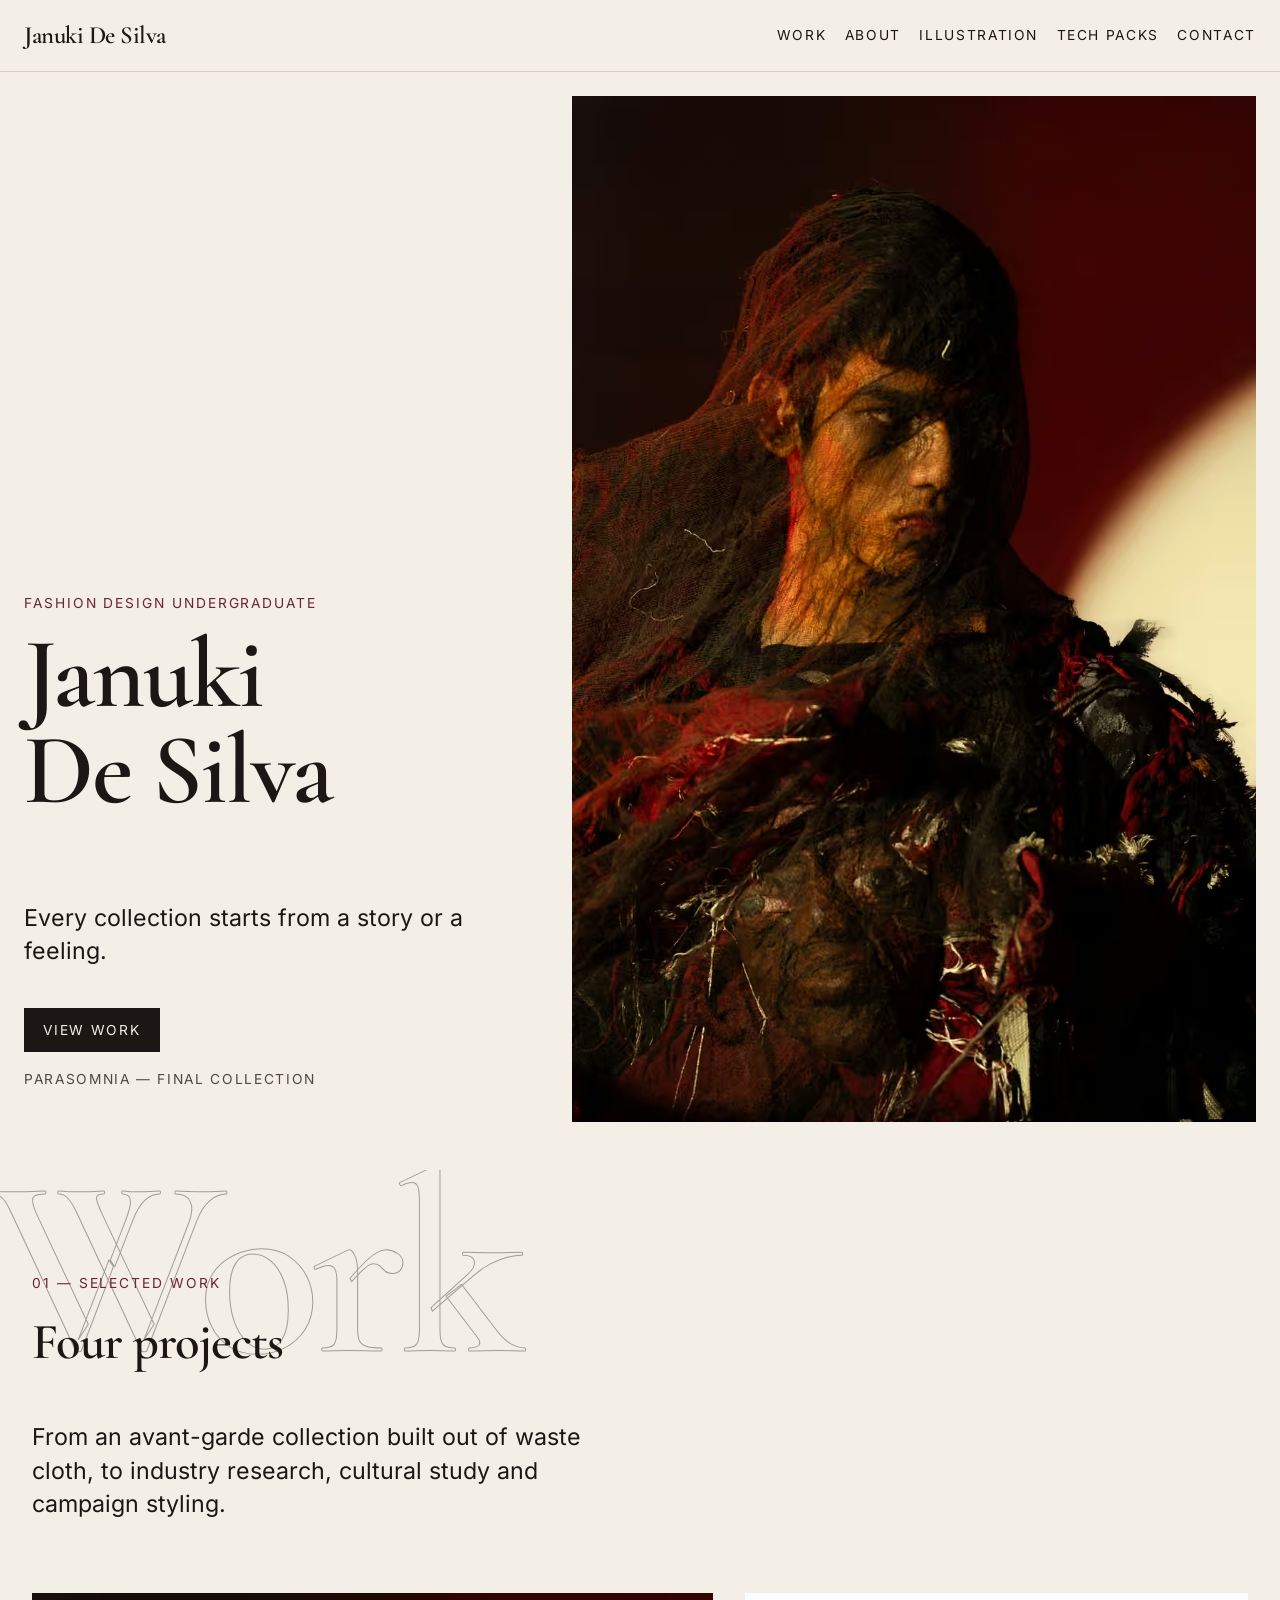
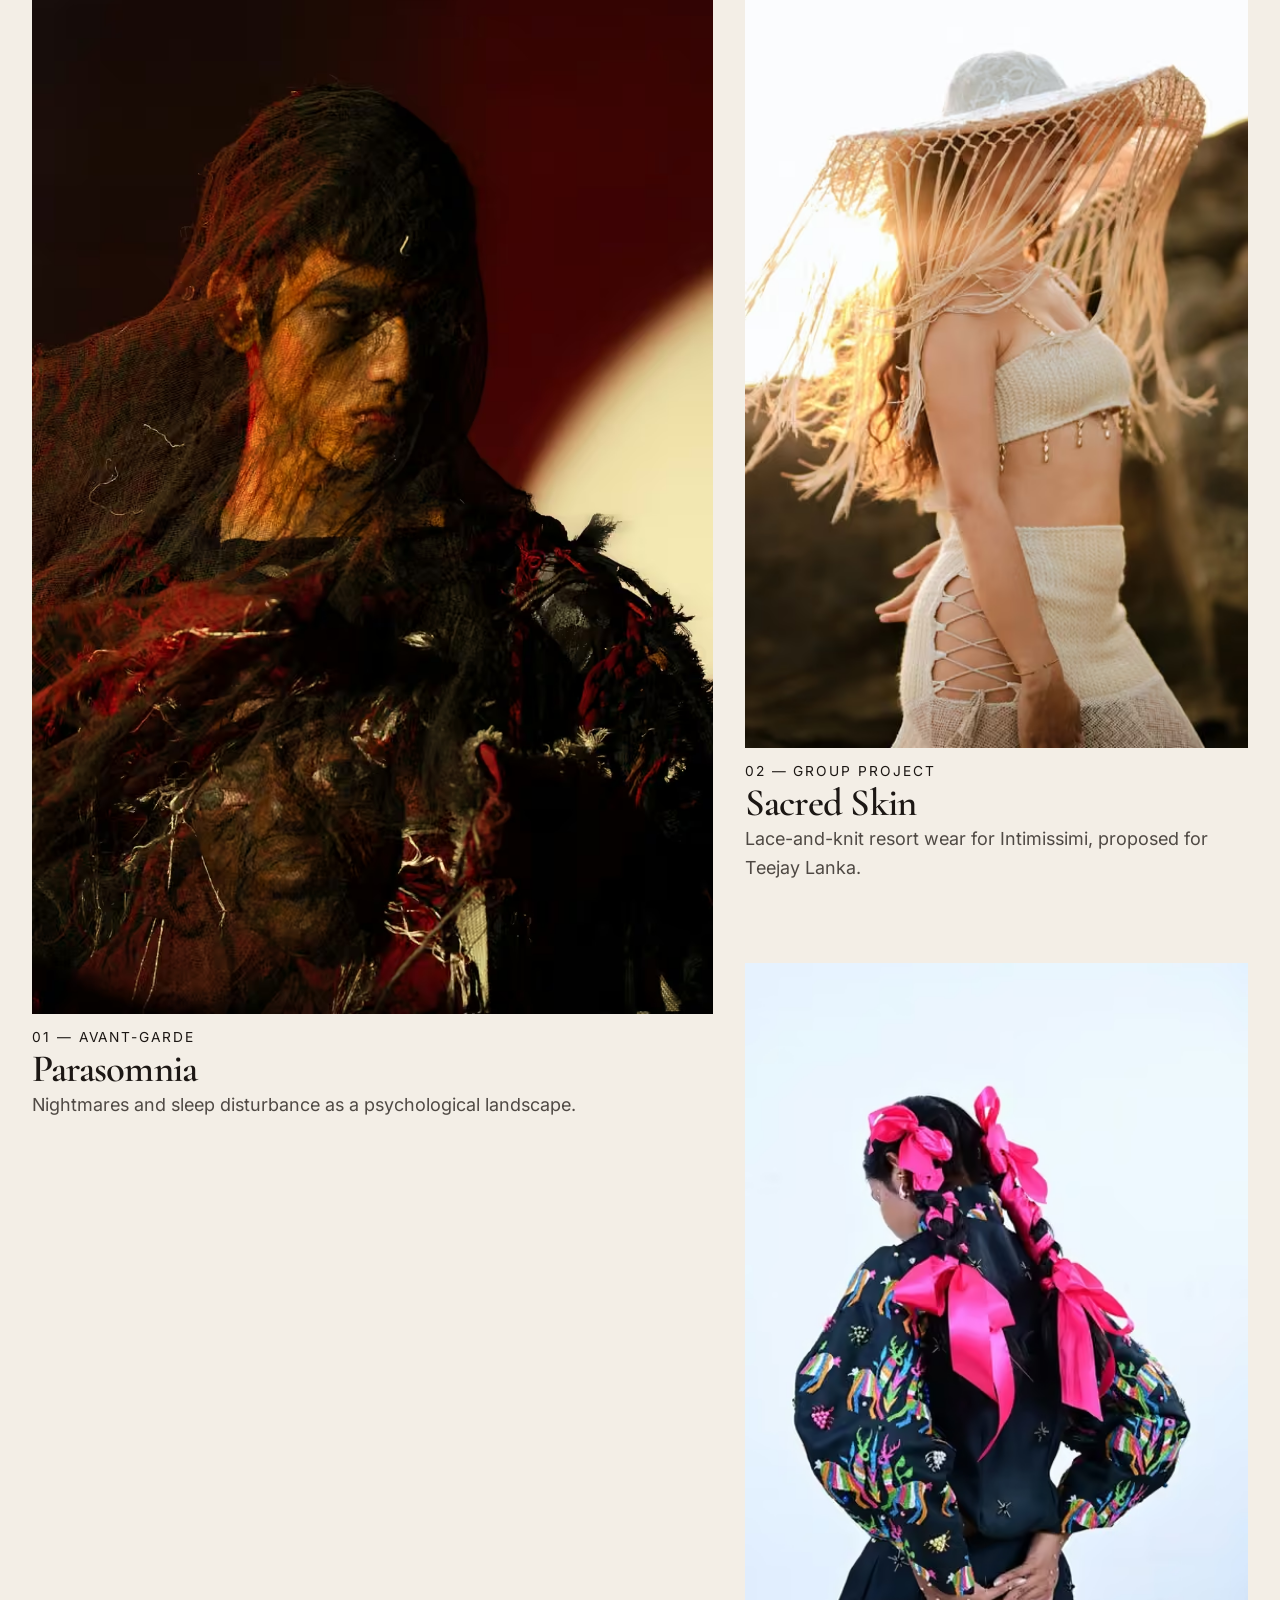
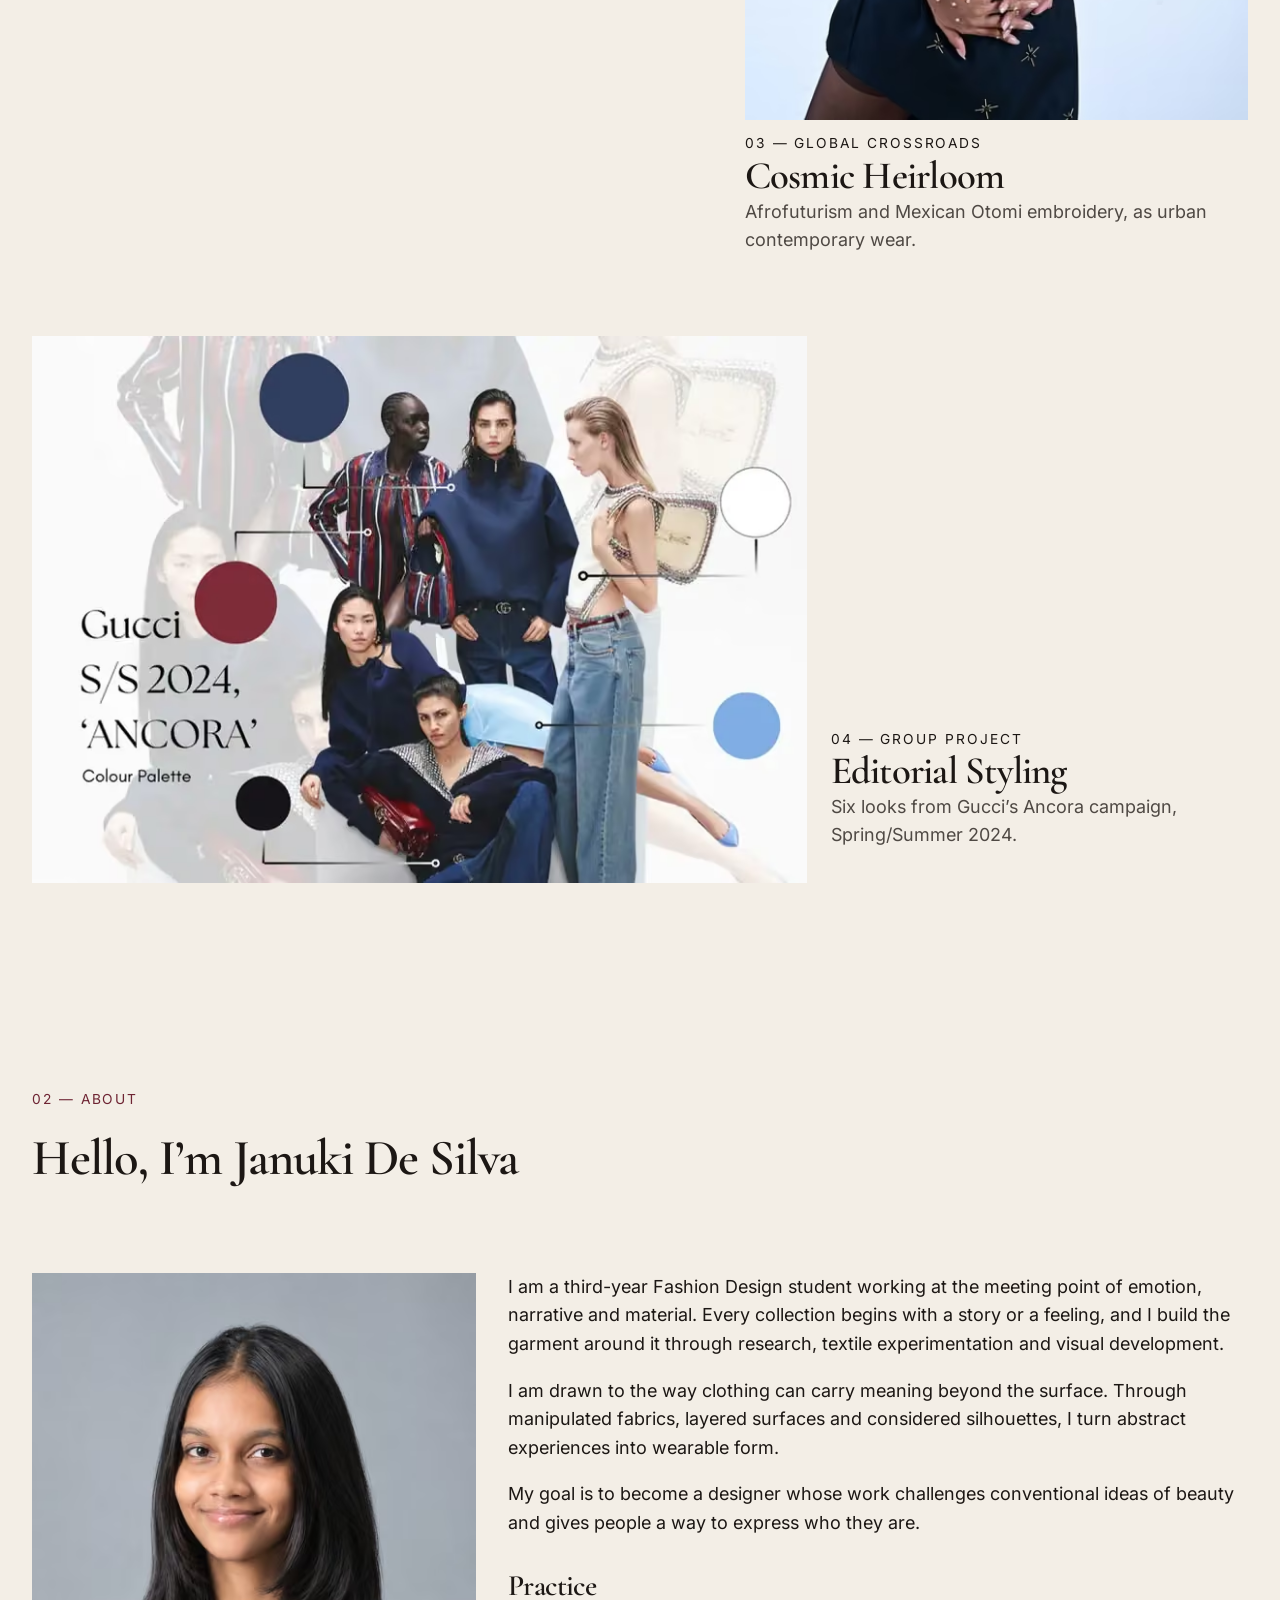
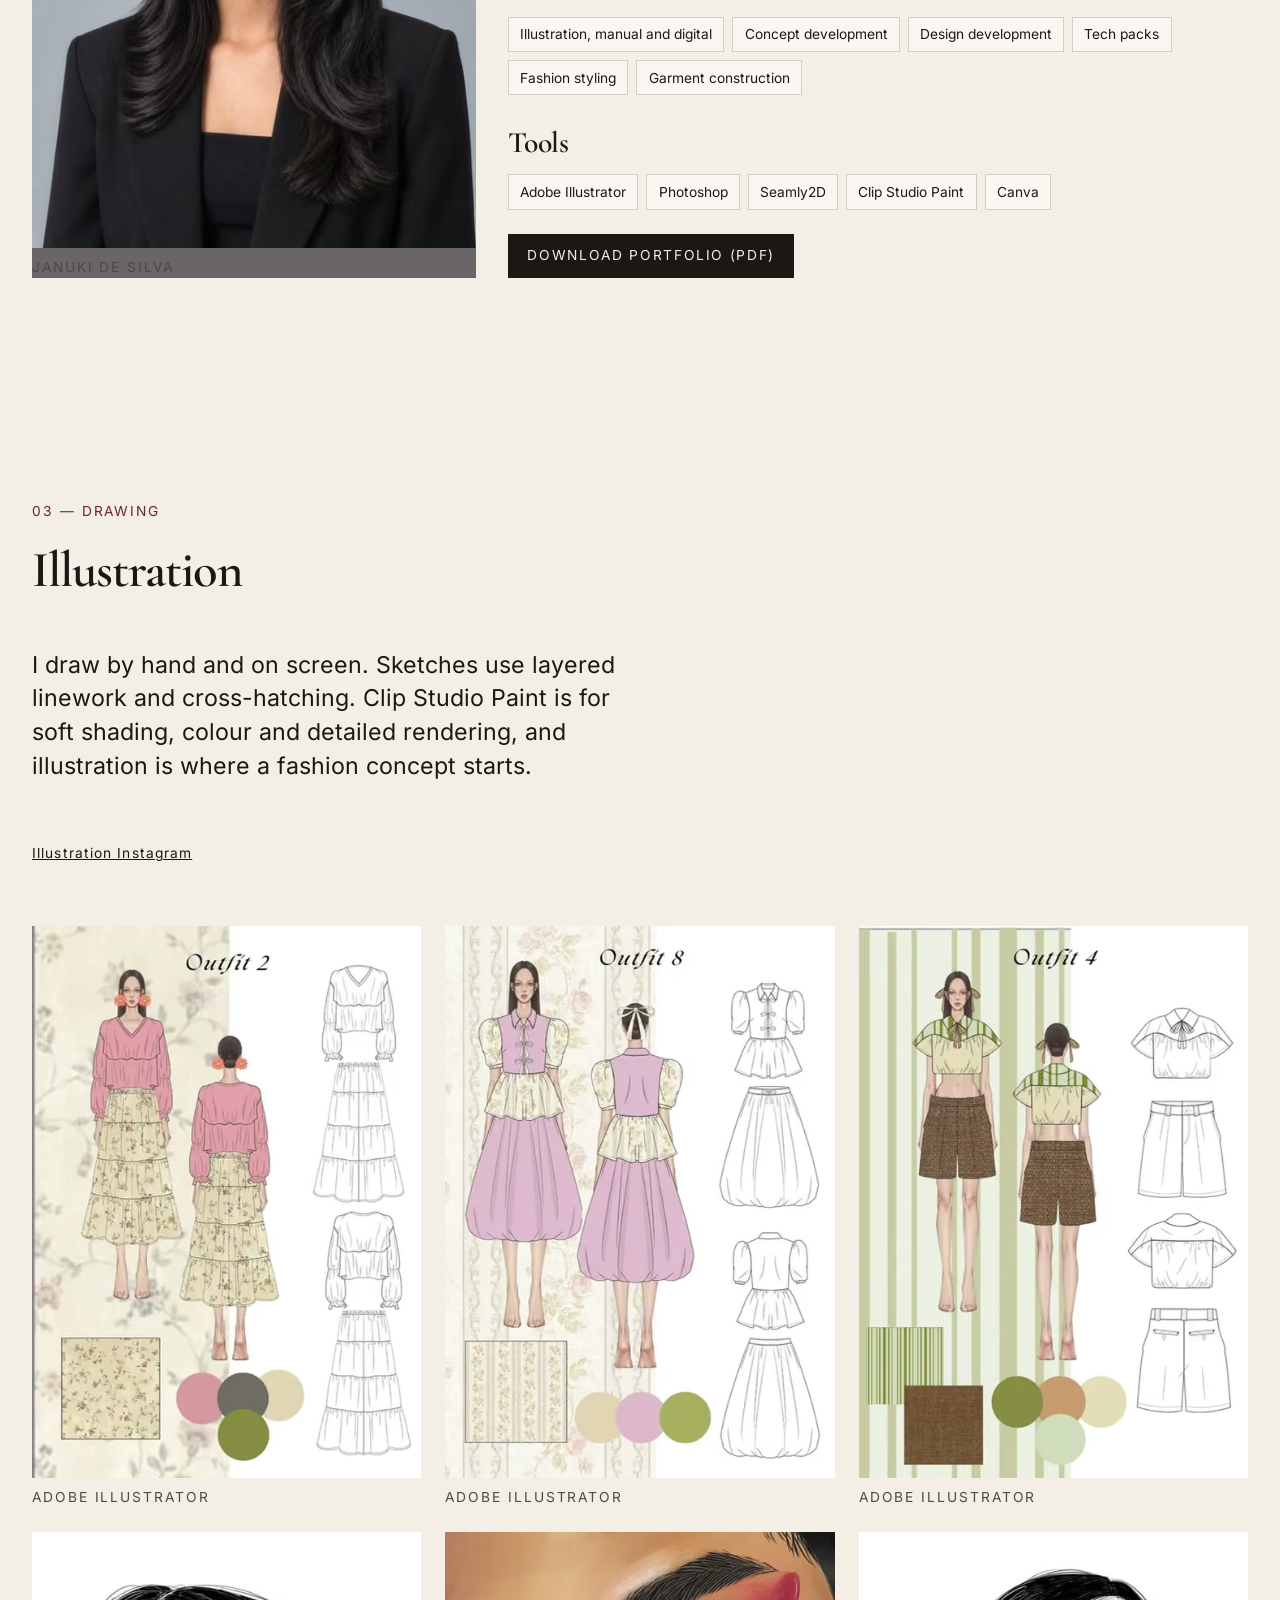
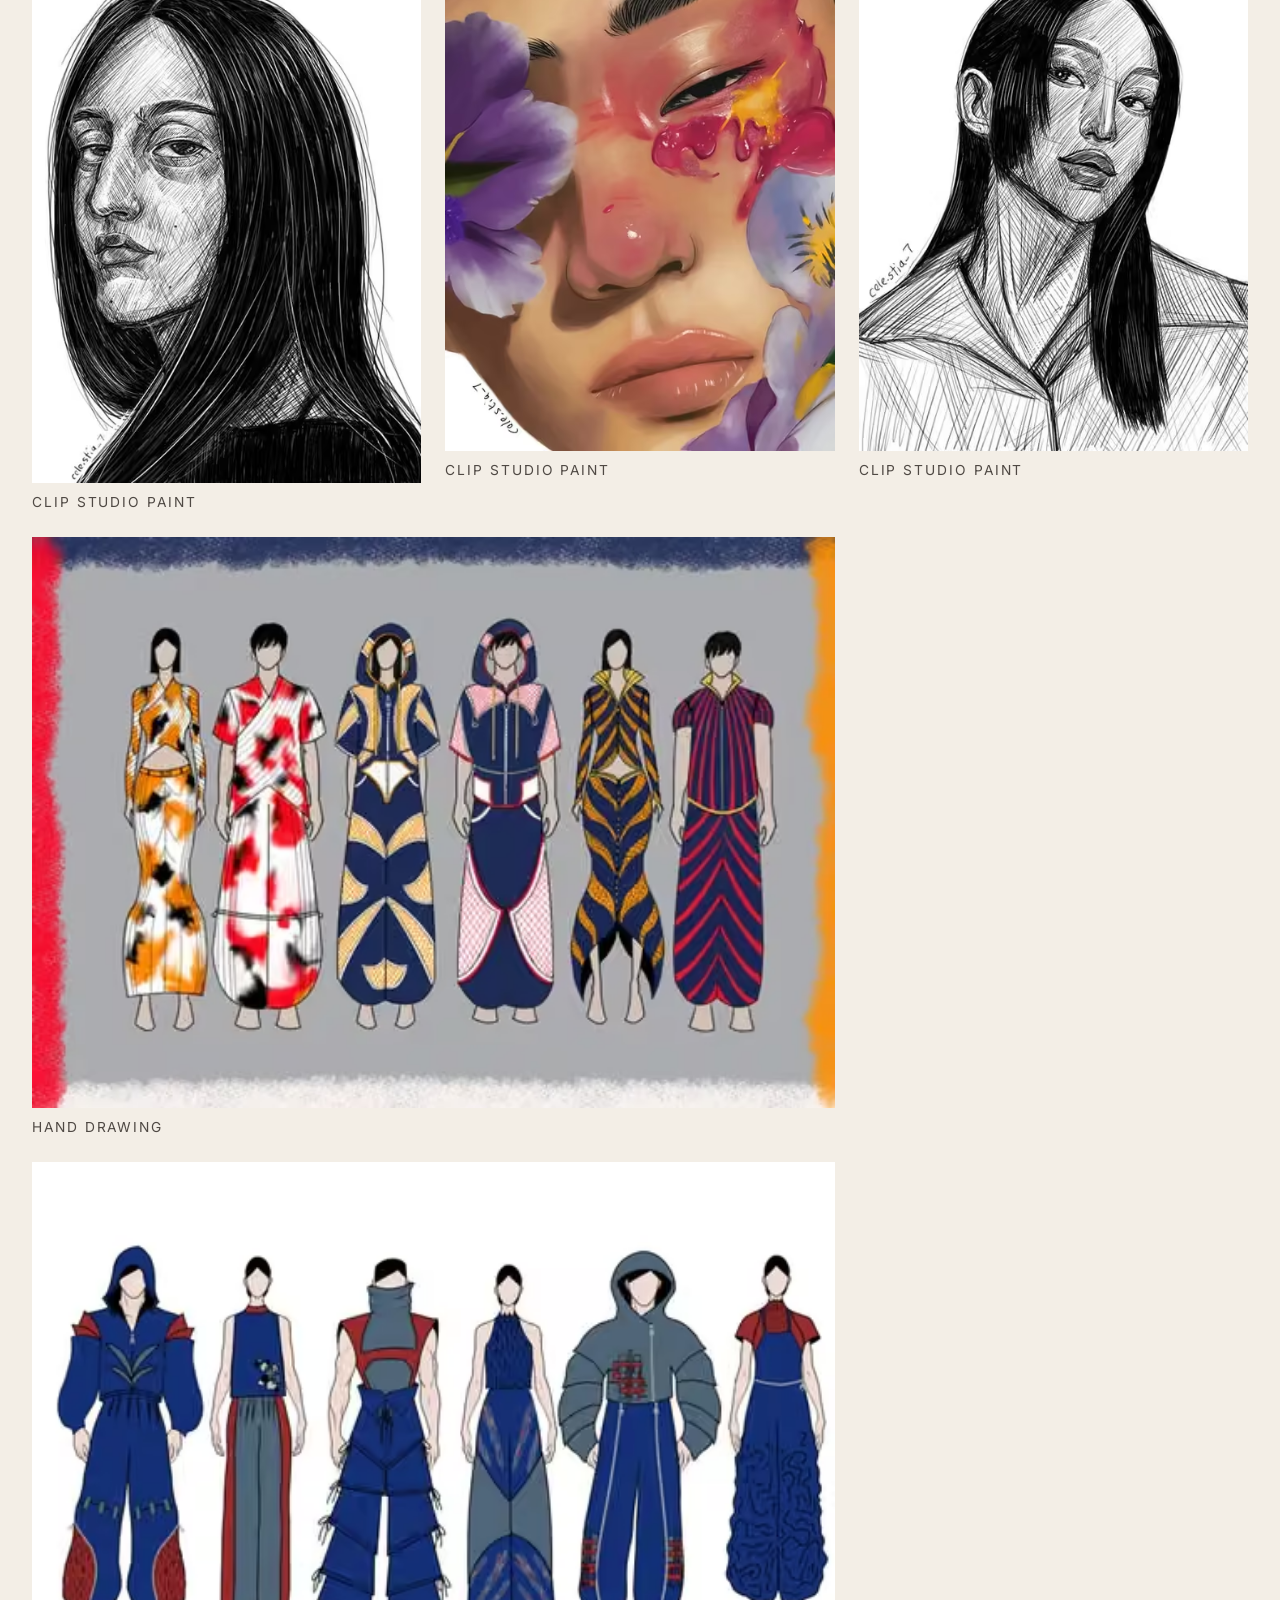
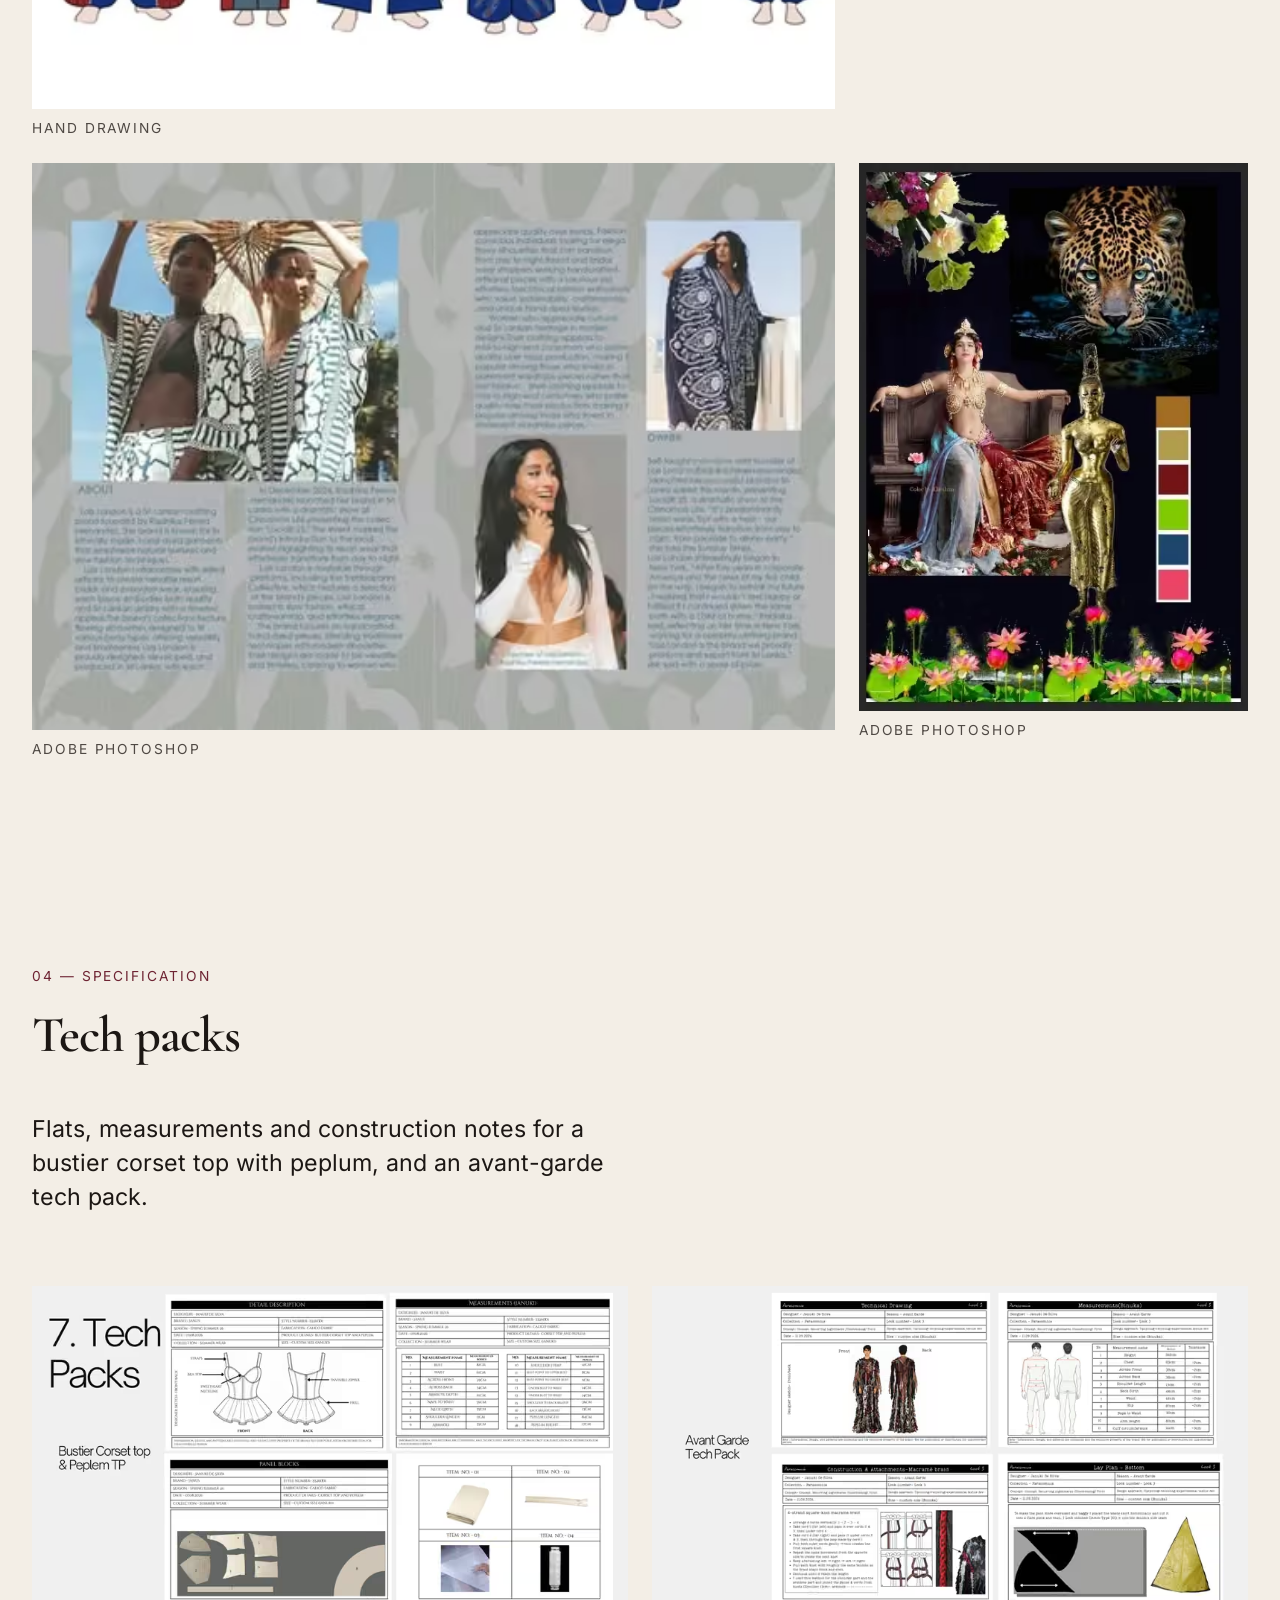
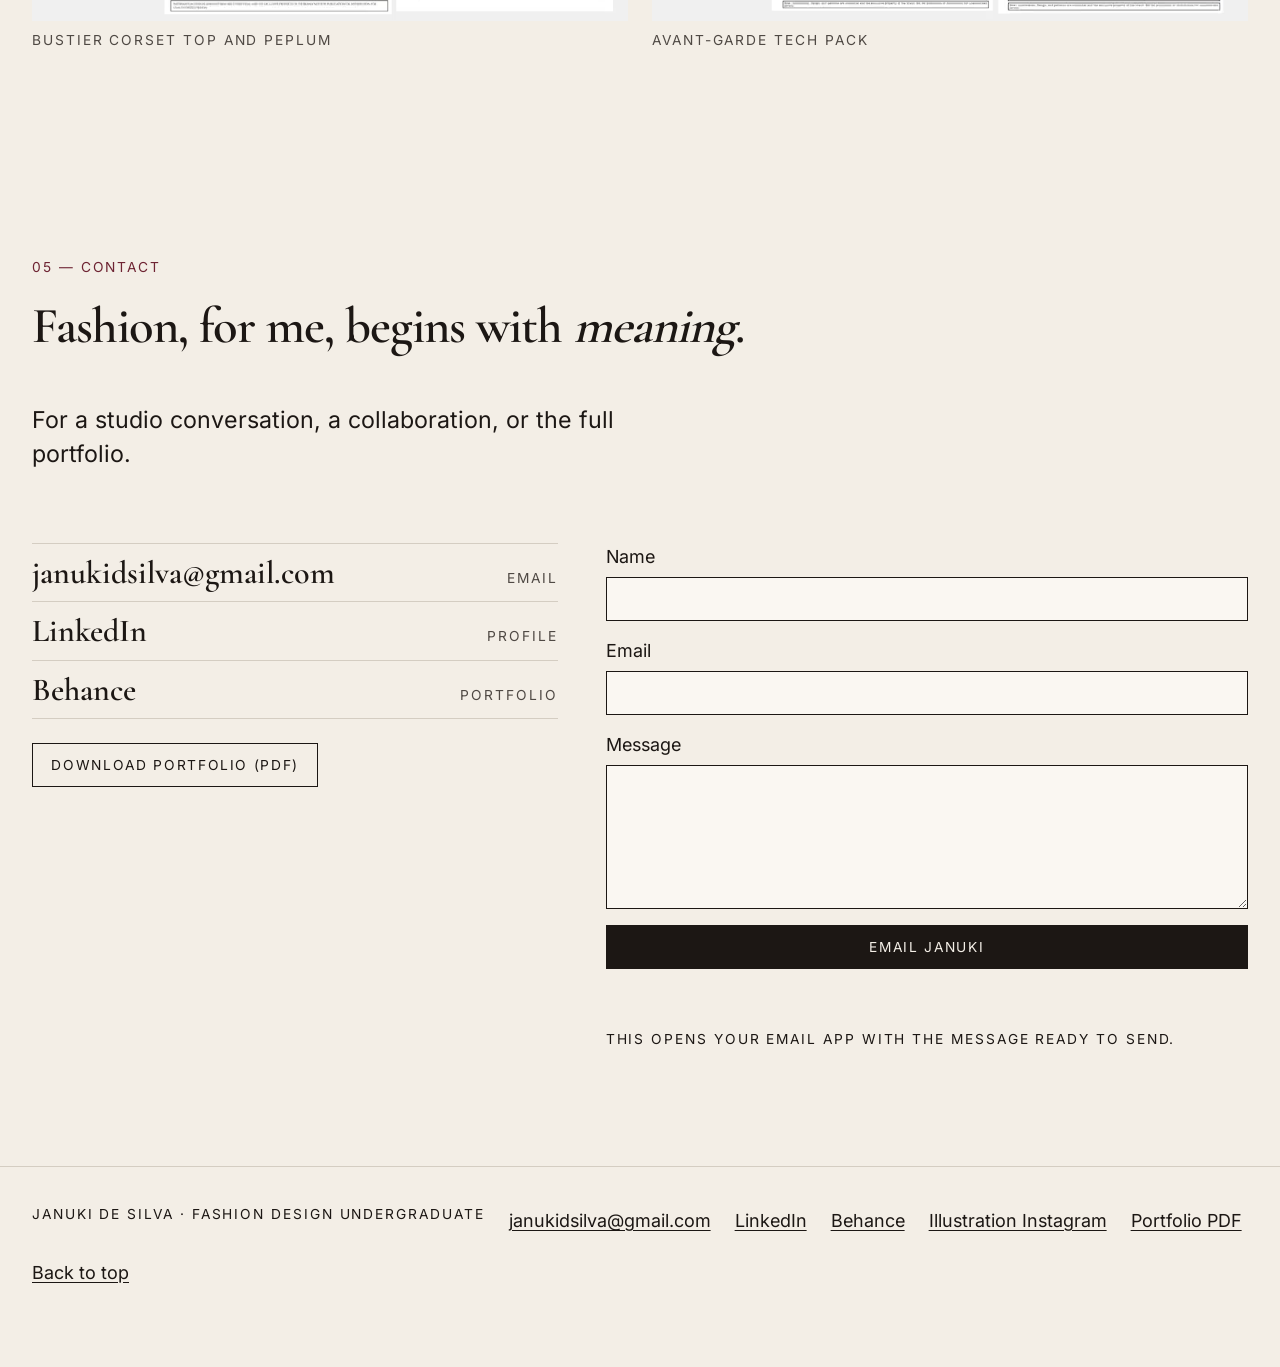
==== commit c3a28420: "Rebuild the portfolio as an editorial multi-page site. Replace the one-page dialog layout with a pap" ====
--- a/index.html
+++ b/index.html
@@ -4,33 +4,1137 @@
   <meta charset="utf-8">
   <meta name="viewport" content="width=device-width, initial-scale=1">
   <title>Januki De Silva — Fashion Design Portfolio</title>
-  <meta name="description" content="Portfolio of Januki De Silva, a third-year Fashion Design undergraduate in Sri Lanka. Concept-driven collections including Parasomnia, Sacred Skin, Cosmic Heirloom and Gucci Ancora editorial styling.">
-  <link rel="canonical" href="https://mino347.github.io/januki-portfolio/">
-  <meta name="theme-color" content="#0c0b0a">
+  <meta name="description" content="Portfolio of Januki De Silva, a third-year Fashion Design undergraduate. Concept-driven collections: Parasomnia, Sacred Skin, Cosmic Heirloom and Gucci Ancora editorial styling.">
+  <link rel="canonical" href="https://januki-desilva.github.io/">
+  <meta name="theme-color" content="#f3eee6">
   <meta name="author" content="Januki De Silva">
   <meta property="og:type" content="website">
   <meta property="og:locale" content="en_US">
   <meta property="og:site_name" content="Januki De Silva">
   <meta property="og:title" content="Januki De Silva — Fashion Design Portfolio">
-  <meta property="og:description" content="Concept-driven fashion from a third-year undergraduate in Sri Lanka. Parasomnia, Sacred Skin, Cosmic Heirloom and editorial styling.">
-  <meta property="og:url" content="https://mino347.github.io/januki-portfolio/">
-  <meta property="og:image" content="https://mino347.github.io/januki-portfolio/images/og.jpg">
+  <meta property="og:description" content="Portfolio of Januki De Silva, a third-year Fashion Design undergraduate. Concept-driven collections: Parasomnia, Sacred Skin, Cosmic Heirloom and Gucci Ancora editorial styling.">
+  <meta property="og:url" content="https://januki-desilva.github.io/">
+  <meta property="og:image" content="https://januki-desilva.github.io/images/og/home.jpg">
   <meta property="og:image:width" content="1200">
   <meta property="og:image:height" content="630">
-  <meta property="og:image:alt" content="Parasomnia final collection: a model in a black blazer, one hand raised near the face, against a light grey studio backdrop.">
+  <meta property="og:image:alt" content="Parasomnia final collection, lit by a deep burgundy backlight.">
   <meta name="twitter:card" content="summary_large_image">
   <meta name="twitter:title" content="Januki De Silva — Fashion Design Portfolio">
-  <meta name="twitter:description" content="Concept-driven fashion from a third-year undergraduate in Sri Lanka.">
-  <meta name="twitter:image" content="https://mino347.github.io/januki-portfolio/images/og.jpg">
-  <meta name="twitter:image:alt" content="Parasomnia final collection: a model in a black blazer, one hand raised near the face, against a light grey studio backdrop.">
-  <link rel="icon" href="favicon.svg" type="image/svg+xml">
-  <link rel="icon" href="favicon.ico" sizes="any">
-  <link rel="apple-touch-icon" href="apple-touch-icon.png">
-  <link rel="preload" as="image" href="images/hero-799.webp" imagesrcset="images/hero-480.webp 480w, images/hero-799.webp 799w" imagesizes="100vw" fetchpriority="high">
-  <link rel="preload" href="fonts/f2.woff2" as="font" type="font/woff2" crossorigin>
-  <link rel="preload" href="fonts/f10.woff2" as="font" type="font/woff2" crossorigin>
-  <link rel="stylesheet" href="css/fonts.css">
-  <link rel="stylesheet" href="css/styles.css">
+  <meta name="twitter:description" content="Portfolio of Januki De Silva, a third-year Fashion Design undergraduate. Concept-driven collections: Parasomnia, Sacred Skin, Cosmic Heirloom and Gucci Ancora editorial styling.">
+  <meta name="twitter:image" content="https://januki-desilva.github.io/images/og/home.jpg">
+  <meta name="twitter:image:alt" content="Parasomnia final collection, lit by a deep burgundy backlight.">
+  <link rel="icon" href="/favicon.svg" type="image/svg+xml">
+  <link rel="icon" href="/favicon.ico" sizes="any">
+  <link rel="apple-touch-icon" href="/apple-touch-icon.png">
+  <link rel="preload" href="/fonts/f8.woff2" as="font" type="font/woff2" crossorigin>
+  <link rel="preload" as="image" href="/images/parasomnia/hero-480.avif" imagesrcset="/images/parasomnia/hero-480.avif 480w, /images/parasomnia/hero-960.avif 960w, /images/parasomnia/hero-1365.avif 1365w" imagesizes="(min-width: 800px) 54vw, 100vw" type="image/avif" fetchpriority="high">
+<!-- site-css:start -->
+<style>
+/* Self-hosted, subset, free fonts. Two families only.
+   Cormorant Garamond 600 for headings. Inter 400 for text.
+   Italic on the contact headline is synthesised from the roman,
+   so the first view downloads two files, not four. */
+
+@font-face {
+  font-family: "Cormorant Garamond";
+  font-style: normal;
+  font-weight: 600;
+  font-display: swap;
+  src: url("/fonts/f7.woff2") format("woff2");
+  unicode-range: U+0100-02BA, U+02BD-02C5, U+02C7-02CC, U+02CE-02D7, U+02DD-02FF, U+0304, U+0308, U+0329, U+1D00-1DBF, U+1E00-1E9F, U+1EF2-1EFF, U+2020, U+20A0-20AB, U+20AD-20C4, U+2113, U+2C60-2C7F, U+A720-A7FF;
+}
+
+@font-face {
+  font-family: "Cormorant Garamond";
+  font-style: normal;
+  font-weight: 600;
+  font-display: swap;
+  src: url("/fonts/f8.woff2") format("woff2");
+  unicode-range: U+0000-00FF, U+0131, U+0152-0153, U+02BB-02BC, U+02C6, U+02DA, U+02DC, U+0304, U+0308, U+0329, U+2000-206F, U+20AC, U+2122, U+2191, U+2193, U+2212, U+2215, U+FEFF, U+FFFD;
+}
+
+@font-face {
+  font-family: Inter;
+  font-style: normal;
+  font-weight: 400;
+  font-display: swap;
+  src: url("/fonts/f9.woff2") format("woff2");
+  unicode-range: U+0100-02BA, U+02BD-02C5, U+02C7-02CC, U+02CE-02D7, U+02DD-02FF, U+0304, U+0308, U+0329, U+1D00-1DBF, U+1E00-1E9F, U+1EF2-1EFF, U+2020, U+20A0-20AB, U+20AD-20C4, U+2113, U+2C60-2C7F, U+A720-A7FF;
+}
+
+@font-face {
+  font-family: Inter;
+  font-style: normal;
+  font-weight: 400;
+  font-display: swap;
+  src: url("/fonts/f10.woff2") format("woff2");
+  unicode-range: U+0000-00FF, U+0131, U+0152-0153, U+02BB-02BC, U+02C6, U+02DA, U+02DC, U+0304, U+0308, U+0329, U+2000-206F, U+20AC, U+2122, U+2191, U+2193, U+2212, U+2215, U+FEFF, U+FFFD;
+}
+
+/* Januki De Silva — portfolio
+   Neutral paper and ink. Project accents are set on the body.
+   Motion uses transform and opacity only. */
+
+:root {
+  --paper: #f3eee6;
+  --paper-2: #e7e0d6;
+  --ink: #1c1714;
+  --muted: #4f4944;
+  --line: #d4cdc2;
+  --accent: #6e2433;
+  --accent-2: #3d4750;
+  --vivid: #b4233a;
+  --serif: "Cormorant Garamond", "Iowan Old Style", Palatino, "Palatino Linotype", "Times New Roman", serif;
+  --sans: Inter, "Segoe UI", system-ui, sans-serif;
+  --header: 4.5rem;
+  --s-1: 0.25rem;
+  --s-2: 0.5rem;
+  --s-3: 0.75rem;
+  --s-4: 1rem;
+  --s-5: 1.5rem;
+  --s-6: 2rem;
+  --s-7: 3rem;
+  --s-8: 4.5rem;
+  --s-9: clamp(4.5rem, 8vw, 7rem);
+  --text-sm: clamp(0.78rem, 0.74rem + 0.15vw, 0.875rem);
+  --text-body: clamp(1rem, 0.96rem + 0.2vw, 1.125rem);
+  --text-lead: clamp(1.15rem, 1.02rem + 0.55vw, 1.45rem);
+  --text-h3: clamp(1.4rem, 1.15rem + 1vw, 1.85rem);
+  --text-h2: clamp(2.1rem, 1.4rem + 2.2vw, 3.4rem);
+  --text-h1: clamp(2.7rem, 1.15rem + 6.4vw, 6.25rem);
+  --measure: 38rem;
+  color-scheme: light;
+}
+
+body[data-project="parasomnia"] {
+  --accent: #6e2433;
+  --accent-2: #3d4750;
+}
+
+body[data-project="sacred-skin"] {
+  --accent: #5c4034;
+  --accent-2: #8a7968;
+}
+
+body[data-project="cosmic-heirloom"] {
+  --accent: #1c2340;
+  --accent-2: #b4233a;
+}
+
+body[data-project="editorial-styling"] {
+  --accent: #1b2a4a;
+  --accent-2: #7a2432;
+}
+
+*,
+*::before,
+*::after {
+  box-sizing: border-box;
+}
+
+html {
+  scroll-behavior: smooth;
+  scroll-padding-top: calc(var(--header) + 0.75rem);
+}
+
+body {
+  margin: 0;
+  background: var(--paper);
+  color: var(--ink);
+  font-family: var(--sans);
+  font-size: var(--text-body);
+  font-weight: 400;
+  line-height: 1.6;
+  padding-top: var(--header);
+}
+
+img,
+svg,
+video {
+  max-width: 100%;
+  height: auto;
+}
+
+button,
+input,
+textarea {
+  font-family: inherit;
+  font-size: inherit;
+}
+
+[hidden] {
+  display: none !important;
+}
+
+:focus {
+  outline: none;
+}
+
+:focus-visible {
+  outline: 2px solid var(--ink);
+  outline-offset: 3px;
+}
+
+.skip:not(:focus) {
+  position: absolute;
+  width: 1px;
+  height: 1px;
+  padding: 0;
+  margin: -1px;
+  overflow: hidden;
+  clip: rect(0 0 0 0);
+  clip-path: inset(50%);
+  white-space: nowrap;
+  border: 0;
+}
+
+.skip:focus {
+  position: fixed;
+  left: 0.75rem;
+  top: 0.75rem;
+  z-index: 80;
+  background: var(--ink);
+  color: var(--paper);
+  padding: 0.7rem 1rem;
+  text-decoration: none;
+}
+
+.sr-only {
+  position: absolute;
+  width: 1px;
+  height: 1px;
+  padding: 0;
+  margin: -1px;
+  overflow: hidden;
+  clip: rect(0 0 0 0);
+  clip-path: inset(50%);
+  white-space: nowrap;
+  border: 0;
+}
+
+h1, h2, h3, p, figure {
+  margin-top: 0;
+}
+
+figure {
+  margin: 0;
+}
+
+h1, h2, h3 {
+  font-family: var(--serif);
+  font-weight: 600;
+  line-height: 0.96;
+  letter-spacing: -0.02em;
+}
+
+h2 em {
+  font-style: italic;
+  font-weight: 600;
+}
+
+h1 { font-size: var(--text-h1); }
+h2 { font-size: var(--text-h2); }
+h3 { font-size: var(--text-h3); line-height: 1.05; }
+
+p { overflow-wrap: break-word; }
+
+a {
+  color: inherit;
+}
+
+.lede,
+.prose p {
+  max-width: var(--measure);
+}
+
+.lede {
+  font-size: var(--text-lead);
+  line-height: 1.45;
+}
+
+.eyebrow,
+.kicker,
+.section-label,
+.work-tag,
+figcaption,
+.lookbook-bar,
+.pager span,
+.form-note,
+.footer-meta {
+  font-family: var(--sans);
+  font-size: var(--text-sm);
+  font-weight: 400;
+  letter-spacing: 0.14em;
+  text-transform: uppercase;
+}
+
+.eyebrow,
+.kicker,
+.section-label {
+  color: var(--accent);
+  margin-bottom: var(--s-3);
+}
+
+.muted { color: var(--muted); }
+
+.wrap {
+  width: min(72rem, calc(100% - 2rem));
+  margin-inline: auto;
+}
+
+.wrap-wide {
+  width: min(86rem, calc(100% - 2rem));
+  margin-inline: auto;
+}
+
+.section {
+  padding: var(--s-9) 0;
+  scroll-margin-top: calc(var(--header) + 0.5rem);
+}
+
+.section-head {
+  display: grid;
+  gap: var(--s-3);
+  margin-bottom: var(--s-7);
+  position: relative;
+  z-index: 1;
+}
+
+/* Header */
+.site-header {
+  position: fixed;
+  inset: 0 0 auto 0;
+  z-index: 40;
+  display: flex;
+  align-items: center;
+  justify-content: space-between;
+  gap: var(--s-4);
+  min-height: var(--header);
+  padding: 0 1rem;
+  background: var(--paper);
+  border-bottom: 1px solid var(--line);
+  transform: translateY(0);
+  transition: transform 240ms ease-out;
+}
+
+.site-header.is-hidden {
+  transform: translateY(-100%);
+}
+
+.site-header:focus-within {
+  transform: none;
+}
+
+.logo {
+  display: inline-flex;
+  align-items: center;
+  min-height: 44px;
+  font-family: var(--serif);
+  font-weight: 600;
+  font-size: clamp(1.15rem, 2.4vw, 1.55rem);
+  letter-spacing: -0.02em;
+  text-decoration: none;
+  line-height: 1;
+}
+
+.nav-toggle {
+  min-height: 44px;
+  min-width: 44px;
+  padding: 0 0.9rem;
+  border: 1px solid var(--ink);
+  background: transparent;
+  cursor: pointer;
+}
+
+.site-nav {
+  display: none;
+  position: absolute;
+  inset: 100% 0 auto 0;
+  flex-direction: column;
+  padding: 0.4rem 1rem 1rem;
+  background: var(--paper);
+  border-bottom: 1px solid var(--line);
+}
+
+.site-nav.is-open { display: flex; }
+
+.site-nav a {
+  display: flex;
+  align-items: center;
+  min-height: 48px;
+  text-decoration: none;
+  letter-spacing: 0.12em;
+  text-transform: uppercase;
+  font-size: var(--text-sm);
+  font-weight: 400;
+}
+
+.site-nav a[aria-current="true"] {
+  background-image: linear-gradient(90deg, var(--ink) 45%, transparent 0);
+  background-size: 7px 1px;
+  background-repeat: repeat-x;
+  background-position: left bottom;
+  background-origin: content-box;
+}
+
+/* Stitched thread. Drawn by scroll; static when motion is reduced. */
+.thread {
+  display: none;
+  position: fixed;
+  left: 0;
+  top: 0;
+  width: 12px;
+  height: 100vh;
+  z-index: 35;
+  color: #b7aa9c;
+  pointer-events: none;
+}
+
+.thread path {
+  stroke-dasharray: 1;
+  stroke-dashoffset: 1;
+}
+
+/* Hero */
+.hero {
+  display: flex;
+  flex-direction: column;
+  gap: var(--s-5);
+  padding-bottom: var(--s-7);
+}
+
+.hero-media {
+  background: var(--tone, #351a0f);
+  aspect-ratio: 1365 / 2048;
+  overflow: hidden;
+  width: 100%;
+}
+
+.hero-media picture,
+.hero-media img {
+  display: block;
+  width: 100%;
+  height: 100%;
+  object-fit: cover;
+}
+
+.hero-copy {
+  width: min(72rem, calc(100% - 2rem));
+  margin-inline: auto;
+}
+
+.hero-copy h1 span {
+  display: block;
+}
+
+.hero .btn { margin-top: var(--s-4); }
+
+.hero-credit {
+  margin: var(--s-4) 0 0;
+  color: var(--muted);
+  font-size: var(--text-sm);
+  letter-spacing: 0.12em;
+  text-transform: uppercase;
+}
+
+/* Buttons and chips */
+.btn,
+.btn-ghost,
+.icon-btn,
+.look-btn,
+.nav-toggle,
+.video-load {
+  display: inline-flex;
+  align-items: center;
+  justify-content: center;
+  min-height: 44px;
+  padding: 0.55rem 1.15rem;
+  border: 1px solid var(--ink);
+  background: var(--ink);
+  color: var(--paper);
+  text-decoration: none;
+  letter-spacing: 0.12em;
+  text-transform: uppercase;
+  font-size: var(--text-sm);
+  font-weight: 400;
+  cursor: pointer;
+  transition: transform 200ms ease-out, background-color 200ms ease-out, color 200ms ease-out;
+}
+
+.btn:hover,
+.btn:focus-visible,
+.btn-ghost:hover,
+.btn-ghost:focus-visible {
+  background: var(--accent);
+  border-color: var(--accent);
+  color: var(--paper);
+}
+
+.btn-ghost {
+  background: transparent;
+  color: var(--ink);
+}
+
+.cluster {
+  display: flex;
+  flex-wrap: wrap;
+  gap: var(--s-3);
+  align-items: center;
+}
+
+.chips {
+  display: flex;
+  flex-wrap: wrap;
+  gap: var(--s-2);
+  padding: 0;
+  margin: var(--s-4) 0 0;
+  list-style: none;
+}
+
+.chips li {
+  border: 1px solid var(--line);
+  padding: 0.35rem 0.7rem;
+  background: #faf7f2;
+  font-size: var(--text-sm);
+}
+
+/* Selected work */
+.work-section {
+  position: relative;
+  overflow: hidden;
+}
+
+.giant {
+  position: absolute;
+  z-index: 0;
+  margin: 0;
+  left: -0.04em;
+  top: 0;
+  font-family: var(--serif);
+  font-weight: 600;
+  font-size: clamp(5.5rem, 20vw, 16rem);
+  line-height: 0.78;
+  letter-spacing: -0.035em;
+  color: transparent;
+  -webkit-text-stroke: 1px rgba(28, 23, 20, 0.38);
+  user-select: none;
+  pointer-events: none;
+}
+
+.work-grid {
+  position: relative;
+  z-index: 1;
+  display: grid;
+  gap: var(--s-7);
+}
+
+.work-card {
+  min-width: 0;
+}
+
+.work-card a {
+  display: block;
+  text-decoration: none;
+  color: inherit;
+}
+
+.work-card .frame {
+  overflow: hidden;
+  background: var(--tone, var(--paper-2));
+}
+
+.work-card .frame picture,
+.work-card .frame img {
+  display: block;
+  width: 100%;
+  height: auto;
+}
+
+.work-card img {
+  transform: scale(1);
+  transition: transform 450ms ease-out;
+}
+
+.work-card:hover img,
+.work-card:focus-within img {
+  transform: scale(1.045);
+}
+
+.work-meta {
+  display: grid;
+  gap: 0.2rem;
+  padding-top: var(--s-3);
+}
+
+.work-meta strong {
+  font-family: var(--serif);
+  font-size: clamp(1.8rem, 1.3rem + 1.4vw, 2.6rem);
+  font-weight: 600;
+  line-height: 0.95;
+  letter-spacing: -0.02em;
+}
+
+.work-summary {
+  color: var(--muted);
+  max-width: 36rem;
+}
+
+.view-line {
+  display: inline-block;
+  margin-top: var(--s-2);
+  letter-spacing: 0.14em;
+  text-transform: uppercase;
+  font-size: var(--text-sm);
+  font-weight: 400;
+  transform: translateY(6px);
+  opacity: 0;
+  transition: transform 280ms ease-out, opacity 280ms ease-out;
+}
+
+@media (hover: none) {
+  .view-line { opacity: 1; transform: none; }
+}
+
+.work-card:hover .view-line,
+.work-card:focus-within .view-line {
+  transform: none;
+  opacity: 1;
+}
+
+.cursor-preview {
+  position: fixed;
+  left: 0;
+  top: 0;
+  width: min(220px, 40vw);
+  z-index: 25;
+  pointer-events: none;
+  opacity: 0;
+  background: var(--paper-2);
+  box-shadow: 0 12px 40px rgba(28, 23, 20, 0.16);
+  transition: opacity 200ms ease-out;
+}
+
+.cursor-preview.is-on { opacity: 1; }
+
+.cursor-preview img {
+  display: block;
+  width: 100%;
+  height: auto;
+}
+
+/* About */
+.about-grid {
+  display: grid;
+  gap: var(--s-6);
+  align-items: start;
+}
+
+.portrait {
+  margin: 0;
+  background: var(--tone, #6a6668);
+}
+
+.portrait img { display: block; width: 100%; height: auto; }
+
+.portrait figcaption,
+.frame figcaption,
+.shot-figure figcaption {
+  margin-top: var(--s-2);
+  color: var(--muted);
+}
+
+.skill-block { margin-top: var(--s-6); }
+.skill-block h3 { margin-bottom: var(--s-2); }
+
+/* Illustration and tech */
+.gallery {
+  display: grid;
+  gap: var(--s-5);
+  grid-template-columns: 1fr;
+}
+
+.shot {
+  display: block;
+  width: 100%;
+  padding: 0;
+  border: 0;
+  background: var(--tone, var(--paper-2));
+  cursor: zoom-in;
+  color: inherit;
+}
+
+.shot img {
+  display: block;
+  width: 100%;
+  height: auto;
+  transform: scale(1);
+  transition: transform 400ms ease-out;
+}
+
+.shot:hover img,
+.shot:focus-visible img {
+  transform: scale(1.03);
+}
+
+.board .shot img { width: 100%; }
+
+.tech-grid {
+  display: grid;
+  gap: var(--s-5);
+}
+
+/* Contact */
+.contact-grid {
+  display: grid;
+  gap: var(--s-7);
+}
+
+.contact-links {
+  list-style: none;
+  padding: 0;
+  margin: 0 0 var(--s-5);
+}
+
+.contact-links a {
+  display: flex;
+  align-items: baseline;
+  justify-content: space-between;
+  gap: var(--s-4);
+  min-height: 48px;
+  padding: 0.7rem 0;
+  border-top: 1px solid var(--line);
+  text-decoration: none;
+  font-family: var(--serif);
+  font-size: clamp(1.4rem, 1rem + 1.4vw, 2rem);
+  line-height: 1.1;
+}
+
+.contact-links li:last-child a { border-bottom: 1px solid var(--line); }
+
+.contact-links span {
+  font-family: var(--sans);
+  font-size: var(--text-sm);
+  letter-spacing: 0.14em;
+  text-transform: uppercase;
+  color: var(--muted);
+}
+
+.form {
+  display: grid;
+  gap: var(--s-4);
+}
+
+.field { display: grid; gap: 0.35rem; }
+
+.field label { font-weight: 400; }
+
+.field input,
+.field textarea {
+  width: 100%;
+  min-height: 44px;
+  padding: 0.65rem 0.75rem;
+  border: 1px solid var(--ink);
+  background: #faf7f2;
+  border-radius: 0;
+}
+
+.field textarea { min-height: 9rem; resize: vertical; }
+
+.field-error {
+  margin: 0;
+  color: #6e2433;
+  font-size: var(--text-sm);
+}
+
+.form-status {
+  margin: 0;
+  min-height: 1.5em;
+}
+
+.secondary-link {
+  margin-top: var(--s-5);
+  font-size: var(--text-sm);
+}
+
+.secondary-link a { letter-spacing: 0.08em; }
+
+/* Project pages */
+.project-hero {
+  display: grid;
+  gap: var(--s-5);
+  padding-top: var(--s-6);
+}
+
+.project-hero .frame { order: -1; }
+
+.project-copy .lede + .lede { margin-top: 0; }
+
+.accent-rule {
+  width: 4.5rem;
+  height: 0;
+  border: 0;
+  border-top: 1px dashed var(--accent);
+  margin: 0 0 var(--s-4);
+}
+
+.section-nav {
+  display: flex;
+  gap: 0.4rem 1rem;
+  flex-wrap: wrap;
+  margin: var(--s-5) 0 0;
+}
+
+.section-nav a {
+  min-height: 44px;
+  display: inline-flex;
+  align-items: center;
+  text-decoration: none;
+  letter-spacing: 0.12em;
+  text-transform: uppercase;
+  font-size: var(--text-sm);
+  font-weight: 400;
+  border-bottom: 1px solid transparent;
+}
+
+.section-nav a[aria-current="true"],
+.section-nav a:hover {
+  border-bottom-color: var(--ink);
+}
+
+.block + .block { margin-top: var(--s-6); }
+
+.board { margin: var(--s-5) 0 0; }
+
+.split {
+  display: grid;
+  gap: var(--s-6);
+  align-items: start;
+}
+
+/* Lookbook */
+.lookbook {
+  margin-top: var(--s-5);
+  min-width: 0;
+  max-width: 100%;
+}
+
+.lookbook-track {
+  display: flex;
+  gap: var(--s-4);
+  overflow-x: auto;
+  scroll-snap-type: x mandatory;
+  padding-bottom: var(--s-3);
+  list-style: none;
+  margin: 0;
+  padding-left: 0;
+  max-width: 100%;
+  min-width: 0;
+}
+
+.lookbook-track:focus-visible {
+  outline: 2px solid var(--ink);
+  outline-offset: 3px;
+}
+
+.lookbook-track li {
+  flex: 0 0 min(78%, 26rem);
+  scroll-snap-align: start;
+  min-width: 0;
+}
+
+.lookbook-bar {
+  display: flex;
+  flex-wrap: wrap;
+  gap: var(--s-2);
+  margin-top: var(--s-3);
+}
+
+.look-btn {
+  background: transparent;
+  color: var(--ink);
+}
+
+.look-btn:hover,
+.look-btn:focus-visible {
+  background: var(--ink);
+  color: var(--paper);
+}
+
+/* Video slot is hidden until data-video-src is set. */
+.video-slot {
+  margin-top: var(--s-7);
+  padding: var(--s-5);
+  border: 1px dashed var(--line);
+}
+
+.video-slot video,
+.video-slot img {
+  width: 100%;
+  height: auto;
+  background: #1c1714;
+}
+
+/* Pager */
+.project-pager {
+  display: grid;
+  margin-top: var(--s-8);
+  border-top: 1px solid var(--line);
+}
+
+.project-pager a {
+  display: flex;
+  flex-direction: column;
+  justify-content: center;
+  gap: 0.35rem;
+  min-height: 8rem;
+  padding: var(--s-5) 0;
+  text-decoration: none;
+}
+
+.project-pager strong {
+  font-family: var(--serif);
+  font-size: clamp(2rem, 1.4rem + 2vw, 3.4rem);
+  font-weight: 600;
+  line-height: 0.95;
+}
+
+.project-pager a:hover strong { color: var(--accent); }
+
+/* Lightbox */
+dialog.lightbox {
+  width: min(100%, 100vw);
+  height: 100%;
+  max-width: none;
+  max-height: none;
+  margin: 0;
+  padding: 0;
+  border: 0;
+  background: #1c1714;
+  color: #f3eee6;
+}
+
+dialog.lightbox::backdrop {
+  background: rgba(28, 23, 20, 0.84);
+}
+
+.lightbox-bar,
+.lightbox-stage,
+.lightbox-caption {
+  width: min(72rem, calc(100% - 2rem));
+  margin-inline: auto;
+}
+
+.lightbox-bar {
+  display: flex;
+  align-items: center;
+  justify-content: space-between;
+  gap: var(--s-3);
+  min-height: 4.5rem;
+}
+
+.lightbox-bar p { margin: 0; letter-spacing: 0.12em; text-transform: uppercase; font-size: var(--text-sm); }
+
+.icon-btn {
+  background: #f3eee6;
+  color: #1c1714;
+  border-color: #f3eee6;
+}
+
+.icon-btn:hover,
+.icon-btn:focus-visible {
+  background: #ffffff;
+  border-color: #ffffff;
+  color: #1c1714;
+}
+
+.lightbox-stage {
+  display: grid;
+  grid-template-columns: 1fr 1fr;
+  grid-template-areas: "image image" "prev next";
+  gap: var(--s-2);
+  align-items: center;
+  min-height: 0;
+}
+
+.lightbox-stage picture { grid-area: image; }
+.lightbox-stage [data-lightbox-prev] { grid-area: prev; }
+.lightbox-stage [data-lightbox-next] { grid-area: next; }
+
+.lightbox-stage img {
+  display: block;
+  width: auto;
+  max-width: 100%;
+  max-height: calc(100vh - 12rem);
+  max-height: calc(100dvh - 12rem);
+  margin-inline: auto;
+  object-fit: contain;
+  background: #2a2422;
+}
+
+.lightbox-caption {
+  min-height: 3.5rem;
+  margin-top: var(--s-3);
+  margin-bottom: 0;
+}
+
+/* Footer and utilities */
+.site-footer {
+  border-top: 1px solid var(--line);
+  padding: var(--s-6) 0 var(--s-8);
+  display: grid;
+  gap: var(--s-4);
+}
+
+.site-footer a { text-underline-offset: 0.18em; }
+
+.footer-row {
+  display: flex;
+  flex-wrap: wrap;
+  gap: var(--s-2) var(--s-5);
+  align-items: center;
+}
+
+.footer-row a {
+  display: inline-flex;
+  align-items: center;
+  min-height: 44px;
+}
+
+.to-top {
+  display: none;
+  position: fixed;
+  right: 0.75rem;
+  bottom: 0.75rem;
+  z-index: 30;
+  background: var(--paper);
+  color: var(--ink);
+  text-decoration: none;
+  box-shadow: 0 6px 24px rgba(28, 23, 20, 0.12);
+}
+
+.to-top.is-on { display: inline-flex; }
+
+.not-found {
+  min-height: calc(100vh - var(--header) - 8rem);
+  display: grid;
+  align-content: center;
+  gap: var(--s-4);
+  padding: var(--s-8) 0;
+}
+
+.js [data-reveal] {
+  opacity: 0;
+  transform: translateY(16px);
+}
+
+.js [data-reveal].is-in {
+  opacity: 1;
+  transform: none;
+  transition: opacity 420ms ease-out, transform 420ms ease-out;
+}
+
+.js [data-reveal].is-in:nth-child(2) { transition-delay: 60ms; }
+.js [data-reveal].is-in:nth-child(3) { transition-delay: 120ms; }
+
+@media (min-width: 720px) {
+  .gallery { grid-template-columns: 1fr 1fr; }
+  .gallery .wide { grid-column: 1 / -1; }
+  .tech-grid { grid-template-columns: 1fr 1fr; }
+  .contact-grid { grid-template-columns: 0.9fr 1.1fr; align-items: start; }
+  .split { grid-template-columns: 0.8fr 1.2fr; }
+  .project-hero { grid-template-columns: 0.9fr 1.1fr; align-items: end; }
+  .project-hero .frame { order: 0; }
+  .about-grid { grid-template-columns: minmax(0, 0.72fr) minmax(0, 1.2fr); }
+}
+
+@media (min-width: 800px) {
+  .nav-toggle { display: none; }
+  .site-nav {
+    display: flex;
+    position: static;
+    flex-direction: row;
+    align-items: center;
+    gap: 0.25rem 1.15rem;
+    padding: 0;
+    border: 0;
+    background: transparent;
+  }
+  .thread { display: block; }
+  .hero {
+    display: grid;
+    grid-template-columns: minmax(0, 0.86fr) minmax(0, 1.14fr);
+    align-items: end;
+    min-height: calc(100svh - var(--header));
+    gap: var(--s-6);
+    width: min(90rem, calc(100% - 3rem));
+    margin-inline: auto;
+    padding-top: var(--s-5);
+  }
+  .hero-media {
+    margin: 0;
+    width: auto;
+    height: 100%;
+    min-height: calc(100svh - var(--header) - 2.5rem);
+    aspect-ratio: auto;
+    order: 2;
+  }
+  .hero-copy { width: auto; margin: 0; order: 1; padding-bottom: var(--s-6); }
+  .work-grid {
+    grid-template-columns: 1.15fr 0.85fr;
+    gap: var(--s-7) var(--s-6);
+    align-items: start;
+  }
+  .work-card:first-child { grid-row: span 2; }
+  .work-card:last-child { grid-column: 1 / -1; }
+  .work-card:last-child a {
+    display: grid;
+    grid-template-columns: 1.3fr 0.7fr;
+    gap: var(--s-5);
+    align-items: end;
+  }
+}
+
+@media (min-width: 1000px) {
+  .gallery { grid-template-columns: repeat(3, minmax(0, 1fr)); }
+  .gallery .wide { grid-column: span 2; }
+}
+
+@media (min-width: 800px) {
+  .lightbox-stage {
+    grid-template-columns: auto minmax(0, 1fr) auto;
+    grid-template-areas: "prev image next";
+  }
+}
+
+@media (min-width: 1200px) {
+  .wrap { width: min(76rem, calc(100% - 4rem)); }
+  .wrap-wide { width: min(92rem, calc(100% - 4rem)); }
+  .site-header { padding-inline: 1.5rem; }
+}
+
+@media (prefers-reduced-motion: reduce) {
+  html { scroll-behavior: auto; }
+  *,
+  *::before,
+  *::after {
+    animation: none !important;
+    transition: none !important;
+  }
+  .js [data-reveal] { opacity: 1; transform: none; }
+  .thread path { stroke-dashoffset: 0 !important; }
+  .lookbook-track { scroll-snap-type: none; scroll-behavior: auto; }
+  .view-line { opacity: 1; transform: none; }
+  .cursor-preview { display: none !important; }
+}
+
+@media (prefers-reduced-motion: no-preference) {
+  @view-transition {
+    navigation: auto;
+  }
+}
+</style>
+<!-- site-css:end -->
+  <script>document.documentElement.classList.add("js");</script>
   <script type="application/ld+json">
   {
     "@context": "https://schema.org",
@@ -38,7 +1142,7 @@
     "name": "Januki De Silva",
     "jobTitle": "Fashion Design Undergraduate",
     "email": "janukidsilva@gmail.com",
-    "url": "https://mino347.github.io/januki-portfolio/",
+    "url": "https://januki-desilva.github.io/",
     "sameAs": [
       "https://www.linkedin.com/in/januki-de-silva-02a955370",
       "https://www.behance.net/janukidesilva",
@@ -47,588 +1151,410 @@
   }
   </script>
 </head>
-<body>
+
+<body id="top" data-project="home">
   <a class="skip" href="#main">Skip to content</a>
+  <svg class="thread" viewBox="0 0 2 100" preserveAspectRatio="none" aria-hidden="true" focusable="false">
+    <path d="M1 0 V100" pathLength="1" fill="none" stroke="currentColor" stroke-width="0.35"></path>
+  </svg>
   <header class="site-header">
-    <a class="logo" href="#top">Januki De Silva</a>
-    <button class="nav-toggle" type="button" aria-expanded="false" aria-controls="site-nav">
-      <span class="sr-only">Menu</span>
-      <span class="nav-toggle-bars" aria-hidden="true"></span>
-    </button>
+    <a class="logo" href="/#top">Januki De Silva</a>
+    <button class="nav-toggle" type="button" aria-expanded="false" aria-controls="site-nav">Menu</button>
     <nav id="site-nav" class="site-nav" aria-label="Sections">
-      <a href="#about">About</a>
-      <a href="#work">Work</a>
-      <a href="#illustration">Illustration</a>
-      <a href="#tech-packs">Tech packs</a>
-      <a href="#contact">Contact</a>
+      <a href="/#work" data-nav="work">Work</a>
+      <a href="/#about" data-nav="about">About</a>
+      <a href="/#illustration" data-nav="illustration">Illustration</a>
+      <a href="/#tech-packs" data-nav="tech-packs">Tech packs</a>
+      <a href="/#contact" data-nav="contact">Contact</a>
     </nav>
   </header>
-
   <main id="main">
-    <section class="hero" id="top">
-      <div class="hero-media">
-        <img
-          src="images/hero-799.webp"
-          srcset="images/hero-480.webp 480w, images/hero-799.webp 799w"
-          sizes="100vw"
-          width="799"
-          height="622"
-          alt="Parasomnia final collection: a model in a black blazer, one hand raised near the face, against a light grey studio backdrop."
-          fetchpriority="high"
-          decoding="async">
-        <div class="hero-shade" aria-hidden="true"></div>
-      </div>
+
+    <!-- janukiphoto.png is not part of any project. Do not use it yet. -->
+    <!-- IMAGE SLOT: site hero. Parasomnia photograph DSC02061, burgundy backlight.
+         python3 scripts/optimize_images.py SOURCE images/parasomnia/hero --widths 480,960,1365 --max-kb 150 -->
+    <section class="hero" aria-labelledby="intro-title">
+      <figure class="hero-media" style="--tone:#351a0f">
+        <picture>
+            <source type="image/avif" srcset="/images/parasomnia/hero-480.avif 480w, /images/parasomnia/hero-960.avif 960w, /images/parasomnia/hero-1365.avif 1365w" sizes="(min-width: 800px) 54vw, 100vw">
+            <source type="image/webp" srcset="/images/parasomnia/hero-480.webp 480w, /images/parasomnia/hero-960.webp 960w, /images/parasomnia/hero-1365.webp 1365w" sizes="(min-width: 800px) 54vw, 100vw">
+            <img src="/images/parasomnia/hero-960.jpg" srcset="/images/parasomnia/hero-480.jpg 480w, /images/parasomnia/hero-960.jpg 960w, /images/parasomnia/hero-1365.jpg 1365w" sizes="(min-width: 800px) 54vw, 100vw" width="1365" height="2048" alt="Parasomnia final collection. A model in a dark textured garment, one hand near the face, against a deep burgundy backlight." fetchpriority="high" decoding="async">
+          </picture>
+      </figure>
       <div class="hero-copy">
         <p class="eyebrow">Fashion Design Undergraduate</p>
-        <h1>Januki<br>De Silva</h1>
-        <p class="hero-note">Third-year fashion design, working where emotion, narrative and material meet.</p>
+        <h1 id="intro-title"><span>Januki</span><span>De Silva</span></h1>
+        <p class="lede">Every collection starts from a story or a feeling.</p>
+        <a class="btn" href="#work">View work</a>
         <p class="hero-credit">Parasomnia — final collection</p>
       </div>
     </section>
 
+    <section class="section work-section" id="work">
+      <div class="wrap-wide">
+        <p class="giant" aria-hidden="true">Work</p>
+        <header class="section-head" data-reveal>
+          <p class="section-label">01 — Selected work</p>
+          <h2>Four projects</h2>
+          <p class="lede">From an avant-garde collection built out of waste cloth, to industry research, cultural study and campaign styling.</p>
+        </header>
+        <div class="work-grid">
+        <article class="work-card" data-preview="/images/parasomnia/hero-480.webp" data-reveal>
+          <a href="/parasomnia/">
+            <div class="frame" style="--tone:#351a0f">
+              <picture>
+            <source type="image/avif" srcset="/images/parasomnia/hero-480.avif 480w, /images/parasomnia/hero-960.avif 960w, /images/parasomnia/hero-1365.avif 1365w" sizes="(min-width: 800px) 48vw, 100vw">
+            <source type="image/webp" srcset="/images/parasomnia/hero-480.webp 480w, /images/parasomnia/hero-960.webp 960w, /images/parasomnia/hero-1365.webp 1365w" sizes="(min-width: 800px) 48vw, 100vw">
+            <img src="/images/parasomnia/hero-960.jpg" srcset="/images/parasomnia/hero-480.jpg 480w, /images/parasomnia/hero-960.jpg 960w, /images/parasomnia/hero-1365.jpg 1365w" sizes="(min-width: 800px) 48vw, 100vw" width="1365" height="2048" alt="Parasomnia final collection. A model in a dark textured garment, one hand near the face, against a deep burgundy backlight." loading="lazy" decoding="async">
+          </picture>
+            </div>
+            <div class="work-meta">
+              <span class="work-tag">01 — Avant-garde</span>
+              <strong>Parasomnia</strong>
+              <span class="work-summary">Nightmares and sleep disturbance as a psychological landscape.</span>
+              <span class="view-line">View project</span>
+            </div>
+          </a>
+        </article>
+        <article class="work-card" data-preview="/images/sacred/hero-480.webp" data-reveal>
+          <a href="/sacred-skin/">
+            <div class="frame" style="--tone:#a98e76">
+              <picture>
+            <source type="image/avif" srcset="/images/sacred/hero-480.avif 480w, /images/sacred/hero-960.avif 960w, /images/sacred/hero-1365.avif 1365w" sizes="(min-width: 800px) 34vw, 100vw">
+            <source type="image/webp" srcset="/images/sacred/hero-480.webp 480w, /images/sacred/hero-960.webp 960w, /images/sacred/hero-1365.webp 1365w" sizes="(min-width: 800px) 34vw, 100vw">
+            <img src="/images/sacred/hero-960.jpg" srcset="/images/sacred/hero-480.jpg 480w, /images/sacred/hero-960.jpg 960w, /images/sacred/hero-1365.jpg 1365w" sizes="(min-width: 800px) 34vw, 100vw" width="1365" height="2048" alt="Sacred Skin. A backlit fringed hat and ivory knit, photographed on the rocks." loading="lazy" decoding="async">
+          </picture>
+            </div>
+            <div class="work-meta">
+              <span class="work-tag">02 — Group project</span>
+              <strong>Sacred Skin</strong>
+              <span class="work-summary">Lace-and-knit resort wear for Intimissimi, proposed for Teejay Lanka.</span>
+              <span class="view-line">View project</span>
+            </div>
+          </a>
+        </article>
+        <article class="work-card" data-preview="/images/cosmic/braids-480.webp" data-reveal>
+          <a href="/cosmic-heirloom/">
+            <div class="frame" style="--tone:#a7a2b2">
+              <picture>
+            <source type="image/avif" srcset="/images/cosmic/braids-480.avif 480w, /images/cosmic/braids-532.avif 532w" sizes="(min-width: 800px) 34vw, 100vw">
+            <source type="image/webp" srcset="/images/cosmic/braids-480.webp 480w, /images/cosmic/braids-532.webp 532w" sizes="(min-width: 800px) 34vw, 100vw">
+            <img src="/images/cosmic/braids-532.jpg" srcset="/images/cosmic/braids-480.jpg 480w, /images/cosmic/braids-532.jpg 532w" sizes="(min-width: 800px) 34vw, 100vw" width="532" height="800" alt="Cosmic Heirloom photoshoot. A model with braided hair in a black top, white trousers and an embroidered jacket." loading="lazy" decoding="async">
+          </picture>
+            </div>
+            <div class="work-meta">
+              <span class="work-tag">03 — Global Crossroads</span>
+              <strong>Cosmic Heirloom</strong>
+              <span class="work-summary">Afrofuturism and Mexican Otomi embroidery, as urban contemporary wear.</span>
+              <span class="view-line">View project</span>
+            </div>
+          </a>
+        </article>
+        <article class="work-card" data-preview="/images/editorial/hero-480.webp" data-reveal>
+          <a href="/editorial-styling/">
+            <div class="frame" style="--tone:#b2b0b5">
+              <picture>
+            <source type="image/avif" srcset="/images/editorial/hero-480.avif 480w, /images/editorial/hero-800.avif 800w" sizes="(min-width: 800px) 62vw, 100vw">
+            <source type="image/webp" srcset="/images/editorial/hero-480.webp 480w, /images/editorial/hero-800.webp 800w" sizes="(min-width: 800px) 62vw, 100vw">
+            <img src="/images/editorial/hero-800.jpg" srcset="/images/editorial/hero-480.jpg 480w, /images/editorial/hero-800.jpg 800w" sizes="(min-width: 800px) 62vw, 100vw" width="800" height="565" alt="Editorial styling. Three models in white shirts and ties, posed together after Gucci Ancora." loading="lazy" decoding="async">
+          </picture>
+            </div>
+            <div class="work-meta">
+              <span class="work-tag">04 — Group project</span>
+              <strong>Editorial Styling</strong>
+              <span class="work-summary">Six looks from Gucci’s Ancora campaign, Spring/Summer 2024.</span>
+              <span class="view-line">View project</span>
+            </div>
+          </a>
+        </article>
+        </div>
+      </div>
+      <div class="cursor-preview" aria-hidden="true"><img alt="" width="480" height="720" src="[data-uri]"></div>
+    </section>
+
     <section class="section" id="about">
-      <header class="section-head">
-        <p class="index-label">01 — About</p>
-        <div>
+      <div class="wrap">
+        <header class="section-head" data-reveal>
+          <p class="section-label">02 — About</p>
           <h2>Hello, I’m Januki De Silva</h2>
-        </div>
-      </header>
-      <div class="about-grid">
-        <figure class="portrait">
-          <img
-            src="images/portrait-617.webp"
-            srcset="images/portrait-480.webp 480w, images/portrait-617.webp 617w"
-            sizes="(min-width: 760px) 34vw, 92vw"
-            width="617"
-            height="800"
-            alt="Portrait of Januki De Silva, with long dark hair, wearing a black blazer against a grey studio background."
-            loading="lazy"
-            decoding="async">
-          <figcaption>Januki De Silva</figcaption>
-        </figure>
-        <div class="about-copy">
-          <p>I am a third year Fashion Design student working at the meeting point of emotion, narrative, and material. My practice is concept-driven: every collection begins with a story or a feeling, and I build the garment around it through research, textile experimentation, and visual development.</p>
-          <p>I am drawn to the way clothing can carry meaning beyond the surface. Through manipulated fabrics, layered surfaces, and considered silhouettes, I turn abstract experiences into wearable form. Using fashion illustration, digital CAD, styling, and trend forecasting, I develop ideas from first sketch to finished concept.</p>
-          <p>My goal is to become a designer whose work challenges conventional ideas of beauty and gives people a way to express who they are.</p>
-          <div class="skill-block">
-            <h3>Practice</h3>
-            <ul class="skill-list">
-              <li>Illustration, manual and digital</li>
-              <li>Concept and design development</li>
-              <li>Tech packs</li>
-              <li>Styling</li>
-              <li>Garment construction</li>
-            </ul>
-            <p class="tools">Adobe Illustrator, Photoshop, Seamly2D, Clip Studio Paint, Canva. Alongside the software, I bring teamwork, creativity, and clear communication to every project.</p>
+        </header>
+        <div class="about-grid">
+          <figure class="portrait" style="--tone:#6a6668" data-reveal>
+            <picture>
+            <source type="image/avif" srcset="/images/portrait/januki-480.avif 480w, /images/portrait/januki-800.avif 800w, /images/portrait/januki-1102.avif 1102w" sizes="(min-width: 720px) 34vw, 100vw">
+            <source type="image/webp" srcset="/images/portrait/januki-480.webp 480w, /images/portrait/januki-800.webp 800w, /images/portrait/januki-1102.webp 1102w" sizes="(min-width: 720px) 34vw, 100vw">
+            <img src="/images/portrait/januki-800.jpg" srcset="/images/portrait/januki-480.jpg 480w, /images/portrait/januki-800.jpg 800w, /images/portrait/januki-1102.jpg 1102w" sizes="(min-width: 720px) 34vw, 100vw" width="1102" height="1427" alt="Portrait of Januki De Silva, with long dark hair, wearing a black blazer against a grey studio background." loading="lazy" decoding="async">
+          </picture>
+            <figcaption>Januki De Silva</figcaption>
+          </figure>
+          <div class="about-copy" data-reveal>
+            <p>I am a third-year Fashion Design student working at the meeting point of emotion, narrative and material. Every collection begins with a story or a feeling, and I build the garment around it through research, textile experimentation and visual development.</p>
+            <p>I am drawn to the way clothing can carry meaning beyond the surface. Through manipulated fabrics, layered surfaces and considered silhouettes, I turn abstract experiences into wearable form.</p>
+            <p>My goal is to become a designer whose work challenges conventional ideas of beauty and gives people a way to express who they are.</p>
+            <div class="skill-block">
+              <h3>Practice</h3>
+              <ul class="chips">
+                <li>Illustration, manual and digital</li>
+                <li>Concept development</li>
+                <li>Design development</li>
+                <li>Tech packs</li>
+                <li>Fashion styling</li>
+                <li>Garment construction</li>
+              </ul>
+            </div>
+            <div class="skill-block">
+              <h3>Tools</h3>
+              <ul class="chips">
+                <li>Adobe Illustrator</li>
+                <li>Photoshop</li>
+                <li>Seamly2D</li>
+                <li>Clip Studio Paint</li>
+                <li>Canva</li>
+              </ul>
+            </div>
+            <p class="cluster" style="margin-top:1.5rem"><a class="btn" href="/portfolio/Januki-De-Silva-Portfolio.pdf">Download portfolio (PDF)</a></p>
           </div>
         </div>
       </div>
     </section>
 
-    <section class="section" id="work">
-      <header class="section-head">
-        <p class="index-label">02 — Work</p>
+    <section class="section" id="illustration">
+      <div class="wrap-wide">
+        <header class="section-head" data-reveal>
+          <p class="section-label">03 — Drawing</p>
+          <h2>Illustration</h2>
+          <p class="lede">I draw by hand and on screen. Sketches use layered linework and cross-hatching. Clip Studio Paint is for soft shading, colour and detailed rendering, and illustration is where a fashion concept starts.</p>
+          <p class="secondary-link"><a href="https://www.instagram.com/cele.stia_7/">Illustration Instagram</a></p>
+        </header>
+        <div class="gallery">
         <div>
-          <h2>Selected work</h2>
-          <p class="lede">Four projects, from an avant-garde collection built out of waste cloth to industry research, cultural study and campaign styling.</p>
-        </div>
-      </header>
-      <div class="work-grid">
-        <article class="work-card" id="parasomnia" data-project="parasomnia">
-          <h3 class="sr-only">Parasomnia</h3>
-          <button class="work-open" type="button" aria-haspopup="dialog" aria-controls="project-dialog">
-            <img
-              src="images/parasomnia-04-533.webp"
-              srcset="images/parasomnia-04-480.webp 480w, images/parasomnia-04-533.webp 533w"
-              sizes="(min-width: 1100px) 58vw, (min-width: 760px) 48vw, 92vw"
-              width="533"
-              height="800"
-              alt="Parasomnia final collection: a model in a black avant-garde outfit with red threads across the face and torso."
-              loading="lazy"
-              decoding="async">
-            <span class="work-copy">
-              <span class="work-kicker">01 — Avant-garde</span>
-              <span class="work-name">Parasomnia</span>
-              <span class="work-summary">Nightmares and sleep disturbance as a psychological landscape.</span>
-            </span>
-            <span class="sr-only">Open project</span>
-          </button>
-          <div class="project-detail" id="detail-parasomnia" hidden>
-            <p class="kicker">01 — Avant-garde</p>
-            <div class="project-layout">
-              <div class="project-copy">
-                <h2 id="detail-parasomnia-title">Parasomnia</h2>
-                <p>Parasomnia treats nightmares and sleep disturbance as a psychological landscape. It is anchored by Fuseli’s The Nightmare (1781), where the incubus crouches on the sleeper’s chest. I wanted to show where fear and distress are felt in the body, not just illustrate a dark mood.</p>
-                <p>Three words guided every decision: distress (surface damage), messy (how the garment behaves on the body) and vivid (one sharp zone of focal intensity). I mapped eight emotional and bodily zones to eight repeatable silhouette archetypes. For the textile I bonded ripped thread, fabric and cord scraps together with water-soluble fusing to make a new layered fabric, then attached it into the denim and shirt base. The palette is locked to jet black, slate gray, mushroom beige and deep burgundy, so the collection reads as one dream.</p>
-                <h3>Sustainability aim</h3>
-                <p>The collection began with a rule of no store-bought fabric. Every textile came from discarded or thrifted material, including waste washed black denim and old long-sleeve shirts, with offcuts, threads, cords and scraps. The distressed look suits this approach, because tears, frays and damage become part of the design instead of flaws to hide.</p>
-                <p>Thrifted materials need care, so I researched safe cleaning methods and checked for toxins and skin-friendliness before using them. Waste stays in use at every scale, from whole garments down to the smallest scraps.</p>
-              </div>
-              <div class="gallery">
-                <figure>
-                  <button class="shot" type="button" data-lightbox-group="parasomnia" data-caption="Research">
-                    <img src="images/parasomnia-research-960.webp" srcset="images/parasomnia-research-480.webp 480w, images/parasomnia-research-960.webp 960w, images/parasomnia-research-1600.webp 1600w" sizes="(min-width: 760px) 52vw, 92vw" width="1600" height="900" alt="Parasomnia research board of references and surface studies around fear and the body." loading="lazy" decoding="async" data-full="images/parasomnia-research-1600.webp">
-                  </button>
-                  <figcaption>Research</figcaption>
-                </figure>
-                <figure>
-                  <button class="shot" type="button" data-lightbox-group="parasomnia" data-caption="Design development">
-                    <img src="images/parasomnia-development-960.webp" srcset="images/parasomnia-development-480.webp 480w, images/parasomnia-development-960.webp 960w, images/parasomnia-development-1600.webp 1600w" sizes="(min-width: 760px) 52vw, 92vw" width="1600" height="900" alt="Parasomnia design development board with sketches and garment trials." loading="lazy" decoding="async" data-full="images/parasomnia-development-1600.webp">
-                  </button>
-                  <figcaption>Design development</figcaption>
-                </figure>
-                <figure>
-                  <button class="shot" type="button" data-lightbox-group="parasomnia" data-caption="Textile">
-                    <img src="images/parasomnia-material-540.webp" srcset="images/parasomnia-material-480.webp 480w, images/parasomnia-material-540.webp 540w" sizes="(min-width: 760px) 40vw, 92vw" width="540" height="720" alt="Textile sample for Parasomnia, built from bonded scraps, thread and cord." loading="lazy" decoding="async" data-full="images/parasomnia-material-540.webp">
-                  </button>
-                  <figcaption>Textile</figcaption>
-                </figure>
-                <figure>
-                  <button class="shot" type="button" data-lightbox-group="parasomnia" data-caption="Final collection">
-                    <img src="images/hero-799.webp" srcset="images/hero-480.webp 480w, images/hero-799.webp 799w" sizes="(min-width: 760px) 52vw, 92vw" width="799" height="622" alt="Parasomnia final collection: a model in a black blazer, one hand raised near the face, against a light grey studio backdrop." loading="lazy" decoding="async" data-full="images/hero-799.webp">
-                  </button>
-                  <figcaption>Final collection</figcaption>
-                </figure>
-                <figure>
-                  <button class="shot" type="button" data-lightbox-group="parasomnia" data-caption="Final collection">
-                    <img src="images/parasomnia-02-799.webp" srcset="images/parasomnia-02-480.webp 480w, images/parasomnia-02-799.webp 799w" sizes="(min-width: 760px) 52vw, 92vw" width="799" height="622" alt="Paired Parasomnia final-collection photograph from the same studio sitting." loading="lazy" decoding="async" data-full="images/parasomnia-02-799.webp">
-                  </button>
-                  <figcaption>Final collection</figcaption>
-                </figure>
-                <figure>
-                  <button class="shot" type="button" data-lightbox-group="parasomnia" data-caption="Final collection">
-                    <img src="images/parasomnia-03-533.webp" srcset="images/parasomnia-03-480.webp 480w, images/parasomnia-03-533.webp 533w" sizes="(min-width: 760px) 40vw, 70vw" width="533" height="800" alt="Parasomnia final-collection photograph, a darker distressed look." loading="lazy" decoding="async" data-full="images/parasomnia-03-533.webp">
-                  </button>
-                  <figcaption>Final collection</figcaption>
-                </figure>
-                <figure>
-                  <button class="shot" type="button" data-lightbox-group="parasomnia" data-caption="Final collection">
-                    <img src="images/parasomnia-04-533.webp" srcset="images/parasomnia-04-480.webp 480w, images/parasomnia-04-533.webp 533w" sizes="(min-width: 760px) 40vw, 70vw" width="533" height="800" alt="Parasomnia final collection: a model in a black avant-garde outfit with red threads across the face and torso." loading="lazy" decoding="async" data-full="images/parasomnia-04-533.webp">
-                  </button>
-                  <figcaption>Final collection</figcaption>
-                </figure>
-                <figure>
-                  <button class="shot" type="button" data-lightbox-group="parasomnia" data-caption="Final collection">
-                    <img src="images/parasomnia-05-480.webp" srcset="images/parasomnia-05-480.webp 480w" sizes="(min-width: 760px) 36vw, 70vw" width="480" height="720" alt="Parasomnia final-collection photograph, close study of a distressed silhouette." loading="lazy" decoding="async" data-full="images/parasomnia-05-480.webp">
-                  </button>
-                  <figcaption>Final collection</figcaption>
-                </figure>
-              </div>
-            </div>
-          </div>
-        </article>
-
-        <article class="work-card" id="sacred-skin" data-project="sacred-skin">
-          <h3 class="sr-only">Sacred Skin</h3>
-          <button class="work-open" type="button" aria-haspopup="dialog" aria-controls="project-dialog">
-            <img
-              src="images/sacred-01-800.webp"
-              srcset="images/sacred-01-480.webp 480w, images/sacred-01-800.webp 800w"
-              sizes="(min-width: 1100px) 42vw, (min-width: 760px) 48vw, 92vw"
-              width="800"
-              height="450"
-              alt="Sacred Skin collection photograph: a close study of lace against skin."
-              loading="lazy"
-              decoding="async">
-            <span class="work-copy">
-              <span class="work-kicker">02 — Group project</span>
-              <span class="work-name">Sacred Skin</span>
-              <span class="work-summary">Industry analysis for Teejay Lanka, proposed as resort wear for Intimissimi.</span>
-            </span>
-            <span class="sr-only">Open project</span>
-          </button>
-          <div class="project-detail" id="detail-sacred-skin" hidden>
-            <p class="kicker">02 — Industry analysis</p>
-            <div class="project-layout">
-              <div class="project-copy">
-                <h2 id="detail-sacred-skin-title">Sacred Skin</h2>
-                <p><strong>Approach: group project.</strong> We researched and analyzed Teejay Lanka PLC’s operations, market position and consumer behavior to find a gap in the industry. Teejay is a leading Sri Lankan knitted fabric manufacturer that supplies lingerie and activewear brands, but it hasn’t expanded into lace production or hybrid materials. That limits what partner brands can develop in categories like resort wear.</p>
-                <p>Our solution was a lace and knit resort wear collection for Intimissimi. It combines breathable, sustainable knits with refined lace textures, and it is designed for female, male and gender-fluid customers. The hybrid material approach supports product diversification and shows how Teejay could grow into new fashion markets as a creative textile partner.</p>
-                <h3>Concept</h3>
-                <p>Sacred Skin reimagines the sacred as something intimate and human. It starts from Orvieto Cathedral, with its striped limestone and basalt, shimmering mosaics, arches and ornament, and shifts spirituality from the distance of monumental architecture to the closeness of the body. The collection treats the body as a space of reverence, where softness, vulnerability and movement replace rigid structure.</p>
-                <p>Transparency, lightness and tactile layers carry this idea. The cathedral’s flowing lines and decorative motifs become airy silhouettes, delicate textures and lace detailing. The result is devotion that is lived and felt, resting gently on the skin, not observed from afar.</p>
-              </div>
-              <div class="gallery">
-                <figure>
-                  <button class="shot" type="button" data-lightbox-group="sacred-skin" data-caption="Research">
-                    <img src="images/sacred-research-960.webp" srcset="images/sacred-research-480.webp 480w, images/sacred-research-960.webp 960w, images/sacred-research-1600.webp 1600w" sizes="(min-width: 760px) 52vw, 92vw" width="1600" height="900" alt="Sacred Skin research board on Teejay Lanka, lace and the resort-wear gap." loading="lazy" decoding="async" data-full="images/sacred-research-1600.webp">
-                  </button>
-                  <figcaption>Research</figcaption>
-                </figure>
-                <figure>
-                  <button class="shot" type="button" data-lightbox-group="sacred-skin" data-caption="Design development">
-                    <img src="images/sacred-development-960.webp" srcset="images/sacred-development-480.webp 480w, images/sacred-development-960.webp 960w, images/sacred-development-1600.webp 1600w" sizes="(min-width: 760px) 52vw, 92vw" width="1600" height="900" alt="Sacred Skin design development board with lace, knit and silhouette studies." loading="lazy" decoding="async" data-full="images/sacred-development-1600.webp">
-                  </button>
-                  <figcaption>Design development</figcaption>
-                </figure>
-                <figure>
-                  <button class="shot" type="button" data-lightbox-group="sacred-skin" data-caption="Collection">
-                    <img src="images/sacred-01-800.webp" srcset="images/sacred-01-480.webp 480w, images/sacred-01-800.webp 800w" sizes="(min-width: 760px) 52vw, 92vw" width="800" height="450" alt="Sacred Skin collection photograph: a close study of lace against skin." loading="lazy" decoding="async" data-full="images/sacred-01-800.webp">
-                  </button>
-                  <figcaption>Collection</figcaption>
-                </figure>
-                <figure>
-                  <button class="shot" type="button" data-lightbox-group="sacred-skin" data-caption="Collection">
-                    <img src="images/sacred-02-800.webp" srcset="images/sacred-02-480.webp 480w, images/sacred-02-800.webp 800w" sizes="(min-width: 760px) 52vw, 92vw" width="800" height="450" alt="Sacred Skin collection photograph, a second resort-wear look." loading="lazy" decoding="async" data-full="images/sacred-02-800.webp">
-                  </button>
-                  <figcaption>Collection</figcaption>
-                </figure>
-                <figure>
-                  <button class="shot" type="button" data-lightbox-group="sacred-skin" data-caption="Collection">
-                    <img src="images/sacred-03-800.webp" srcset="images/sacred-03-480.webp 480w, images/sacred-03-800.webp 800w" sizes="(min-width: 760px) 52vw, 92vw" width="800" height="450" alt="Sacred Skin collection photograph, lace texture over knit." loading="lazy" decoding="async" data-full="images/sacred-03-800.webp">
-                  </button>
-                  <figcaption>Collection</figcaption>
-                </figure>
-                <figure>
-                  <button class="shot" type="button" data-lightbox-group="sacred-skin" data-caption="Collection">
-                    <img src="images/sacred-04-800.webp" srcset="images/sacred-04-480.webp 480w, images/sacred-04-800.webp 800w" sizes="(min-width: 760px) 52vw, 92vw" width="800" height="450" alt="Sacred Skin collection photograph from the group presentation." loading="lazy" decoding="async" data-full="images/sacred-04-800.webp">
-                  </button>
-                  <figcaption>Collection</figcaption>
-                </figure>
-                <figure>
-                  <button class="shot" type="button" data-lightbox-group="sacred-skin" data-caption="Collection">
-                    <img src="images/sacred-05-800.webp" srcset="images/sacred-05-480.webp 480w, images/sacred-05-800.webp 800w" sizes="(min-width: 760px) 52vw, 92vw" width="800" height="450" alt="Sacred Skin collection photograph, a further resort-wear look." loading="lazy" decoding="async" data-full="images/sacred-05-800.webp">
-                  </button>
-                  <figcaption>Collection</figcaption>
-                </figure>
-              </div>
-            </div>
-          </div>
-        </article>
-
-        <article class="work-card" id="cosmic-heirloom" data-project="cosmic-heirloom">
-          <h3 class="sr-only">Cosmic Heirloom</h3>
-          <button class="work-open" type="button" aria-haspopup="dialog" aria-controls="project-dialog">
-            <img
-              src="images/cosmic-01-532.webp"
-              srcset="images/cosmic-01-480.webp 480w, images/cosmic-01-532.webp 532w"
-              sizes="(min-width: 1100px) 42vw, (min-width: 760px) 48vw, 92vw"
-              width="532"
-              height="800"
-              alt="Cosmic Heirloom photoshoot: a model with braided hair wearing a black top, white trousers and a brightly embroidered jacket."
-              loading="lazy"
-              decoding="async">
-            <span class="work-copy">
-              <span class="work-kicker">03 — Global Crossroads</span>
-              <span class="work-name">Cosmic Heirloom</span>
-              <span class="work-summary">Afrofuturism and Mexican Otomi embroidery, carried forward as urban contemporary wear.</span>
-            </span>
-            <span class="sr-only">Open project</span>
-          </button>
-          <div class="project-detail" id="detail-cosmic-heirloom" hidden>
-            <p class="kicker">03 — Global Crossroads</p>
-            <div class="project-layout">
-              <div class="project-copy">
-                <h2 id="detail-cosmic-heirloom-title">Cosmic Heirloom</h2>
-                <p><strong>Approach: urban contemporary wear.</strong> Global Crossroads brings two cultures together: Afrofuturism and Mexican Otomi embroidery. The Afrofuturist side supplies cosmic imagery and a vision of the future. The Otomi side, drawn from Tenango embroidery, supplies dense, colorful hand-stitched patterns of animals, birds and flowers. Together they form a collection where heritage is carried into a futuristic identity.</p>
-                <p>The collection is told through The Threadwalker’s Journey, a symbolic story of a futuristic traveler who moves through time and space, weaving ancestral wisdom into future vision. Each chapter is a phase of awakening, from reconnecting with cultural roots and hearing the echoes of the earth, to sending signals into space and embracing new identities. Garments evolve along the way and become vessels of memory, resistance and transformation.</p>
-                <h3>Concept</h3>
-                <p>Cosmic Heirloom is the idea of carrying ancestral wisdom and cultural heritage into the future. It preserves the past by transforming it into something new and visionary, not by keeping it in a museum. “Heirloom” stands for the traditions, stories and artistry passed down through generations. “Cosmic” suggests that this heritage doesn’t belong to one time or place, but crosses borders and eras into a futuristic, imaginative world. A Cosmic Heirloom becomes a symbol of resilience, pride and evolution, rooted in the past but created for the stars.</p>
-              </div>
-              <div class="gallery">
-                <figure>
-                  <button class="shot" type="button" data-lightbox-group="cosmic-heirloom" data-caption="Research">
-                    <img src="images/cosmic-research-960.webp" srcset="images/cosmic-research-480.webp 480w, images/cosmic-research-960.webp 960w, images/cosmic-research-1600.webp 1600w" sizes="(min-width: 760px) 52vw, 92vw" width="1600" height="900" alt="Cosmic Heirloom research board on Afrofuturism, AFROPUNK and Otomi embroidery." loading="lazy" decoding="async" data-full="images/cosmic-research-1600.webp">
-                  </button>
-                  <figcaption>Research</figcaption>
-                </figure>
-                <figure>
-                  <button class="shot" type="button" data-lightbox-group="cosmic-heirloom" data-caption="Design development">
-                    <img src="images/cosmic-development-960.webp" srcset="images/cosmic-development-480.webp 480w, images/cosmic-development-960.webp 960w, images/cosmic-development-1600.webp 1600w" sizes="(min-width: 760px) 52vw, 92vw" width="1600" height="900" alt="Cosmic Heirloom design development board of sketches and textile ideas." loading="lazy" decoding="async" data-full="images/cosmic-development-1600.webp">
-                  </button>
-                  <figcaption>Design development</figcaption>
-                </figure>
-                <figure>
-                  <button class="shot" type="button" data-lightbox-group="cosmic-heirloom" data-caption="Final collection">
-                    <img src="images/cosmic-01-532.webp" srcset="images/cosmic-01-480.webp 480w, images/cosmic-01-532.webp 532w" sizes="(min-width: 760px) 36vw, 70vw" width="532" height="800" alt="Cosmic Heirloom photoshoot: a model with braided hair wearing a black top, white trousers and a brightly embroidered jacket." loading="lazy" decoding="async" data-full="images/cosmic-01-532.webp">
-                  </button>
-                  <figcaption>Final collection</figcaption>
-                </figure>
-                <figure>
-                  <button class="shot" type="button" data-lightbox-group="cosmic-heirloom" data-caption="Final collection">
-                    <img src="images/cosmic-02-800.webp" srcset="images/cosmic-02-480.webp 480w, images/cosmic-02-800.webp 800w" sizes="(min-width: 760px) 52vw, 92vw" width="800" height="545" alt="Cosmic Heirloom garment study from the final collection and photoshoot." loading="lazy" decoding="async" data-full="images/cosmic-02-800.webp">
-                  </button>
-                  <figcaption>Final collection</figcaption>
-                </figure>
-                <figure>
-                  <button class="shot" type="button" data-lightbox-group="cosmic-heirloom" data-caption="Photoshoot">
-                    <img src="images/cosmic-03-532.webp" srcset="images/cosmic-03-480.webp 480w, images/cosmic-03-532.webp 532w" sizes="(min-width: 760px) 36vw, 70vw" width="532" height="800" alt="Cosmic Heirloom photoshoot photograph." loading="lazy" decoding="async" data-full="images/cosmic-03-532.webp">
-                  </button>
-                  <figcaption>Photoshoot</figcaption>
-                </figure>
-                <figure>
-                  <button class="shot" type="button" data-lightbox-group="cosmic-heirloom" data-caption="Photoshoot">
-                    <img src="images/cosmic-04-479.webp" srcset="images/cosmic-04-479.webp 479w" sizes="(min-width: 760px) 34vw, 70vw" width="479" height="720" alt="Cosmic Heirloom photoshoot photograph, a further look from the collection." loading="lazy" decoding="async" data-full="images/cosmic-04-479.webp">
-                  </button>
-                  <figcaption>Photoshoot</figcaption>
-                </figure>
-              </div>
-            </div>
-          </div>
-        </article>
-
-        <article class="work-card" id="gucci-editorial" data-project="gucci-editorial">
-          <h3 class="sr-only">Gucci editorial styling</h3>
-          <button class="work-open" type="button" aria-haspopup="dialog" aria-controls="project-dialog">
-            <img
-              src="images/gucci-02-800.webp"
-              srcset="images/gucci-02-480.webp 480w, images/gucci-02-800.webp 800w"
-              sizes="(min-width: 1100px) 90vw, (min-width: 760px) 48vw, 92vw"
-              width="800"
-              height="565"
-              alt="Editorial styling photograph: three models in white shirts and ties, posed together after Gucci Ancora, Spring/Summer 2024."
-              loading="lazy"
-              decoding="async">
-            <span class="work-copy">
-              <span class="work-kicker">04 — Group project</span>
-              <span class="work-name">Gucci Editorial</span>
-              <span class="work-summary">Ancora, Spring/Summer 2024. Six looks styled to the campaign.</span>
-            </span>
-            <span class="sr-only">Open project</span>
-          </button>
-          <div class="project-detail" id="detail-gucci-editorial" hidden>
-            <p class="kicker">04 — Editorial styling</p>
-            <div class="project-layout">
-              <div class="project-copy">
-                <h2 id="detail-gucci-editorial-title">Gucci Editorial Styling</h2>
-                <p><strong>Approach: group project.</strong> For this project we researched Gucci’s brand campaigns and chose the Ancora campaign from Spring/Summer 2024. It was unveiled in January 2024, a few months after the runway show, and was Sabato De Sarno’s first advertising campaign as creative director, turning his runway vision into commercial imagery. The name plays on the Italian word’s double meaning of “again” and “still”, which Gucci framed as “also now, also then.”</p>
-                <p>From the campaign we selected six looks and styled them as they appear, matching the garments, accessories, proportions and attitude of the originals. The campaign’s saturated whites, deep burgundy, navy and light-wash denim against a clean studio backdrop, with models posed close together in a relaxed group, set the standard we worked to recreate. The project let us study how a luxury house builds a campaign look through color, silhouette, accessories and posing.</p>
-              </div>
-              <div class="gallery">
-                <figure>
-                  <button class="shot" type="button" data-lightbox-group="gucci-editorial" data-caption="Editorial styling">
-                    <img src="images/gucci-01-800.webp" srcset="images/gucci-01-480.webp 480w, images/gucci-01-800.webp 800w" sizes="(min-width: 760px) 52vw, 92vw" width="800" height="565" alt="Editorial styling photograph from the Gucci Ancora Spring/Summer 2024 study." loading="lazy" decoding="async" data-full="images/gucci-01-800.webp">
-                  </button>
-                  <figcaption>Editorial</figcaption>
-                </figure>
-                <figure>
-                  <button class="shot" type="button" data-lightbox-group="gucci-editorial" data-caption="Editorial styling">
-                    <img src="images/gucci-02-800.webp" srcset="images/gucci-02-480.webp 480w, images/gucci-02-800.webp 800w" sizes="(min-width: 760px) 52vw, 92vw" width="800" height="565" alt="Editorial styling photograph: three models in white shirts and ties, posed together after Gucci Ancora, Spring/Summer 2024." loading="lazy" decoding="async" data-full="images/gucci-02-800.webp">
-                  </button>
-                  <figcaption>Editorial</figcaption>
-                </figure>
-                <figure>
-                  <button class="shot" type="button" data-lightbox-group="gucci-editorial" data-caption="Editorial styling">
-                    <img src="images/gucci-03-800.webp" srcset="images/gucci-03-480.webp 480w, images/gucci-03-800.webp 800w" sizes="(min-width: 760px) 52vw, 92vw" width="800" height="565" alt="Group editorial photograph styled after Gucci Ancora." loading="lazy" decoding="async" data-full="images/gucci-03-800.webp">
-                  </button>
-                  <figcaption>Editorial</figcaption>
-                </figure>
-                <figure>
-                  <button class="shot" type="button" data-lightbox-group="gucci-editorial" data-caption="Editorial styling">
-                    <img src="images/gucci-04-800.webp" srcset="images/gucci-04-480.webp 480w, images/gucci-04-800.webp 800w" sizes="(min-width: 760px) 52vw, 92vw" width="800" height="500" alt="Studio editorial from the Ancora styling project, models posed together." loading="lazy" decoding="async" data-full="images/gucci-04-800.webp">
-                  </button>
-                  <figcaption>Editorial</figcaption>
-                </figure>
-                <figure>
-                  <button class="shot" type="button" data-lightbox-group="gucci-editorial" data-caption="Editorial styling">
-                    <img src="images/gucci-05-576.webp" srcset="images/gucci-05-480.webp 480w, images/gucci-05-576.webp 576w" sizes="(min-width: 760px) 36vw, 70vw" width="576" height="720" alt="Styled look from the Gucci Ancora Spring/Summer 2024 project." loading="lazy" decoding="async" data-full="images/gucci-05-576.webp">
-                  </button>
-                  <figcaption>Editorial</figcaption>
-                </figure>
-              </div>
-            </div>
-          </div>
-        </article>
-
-        <!--
-          Unpublished fifth project. Not shown while data-visible="false".
-          The Canva contents page spells this "Dues ex machina"; the title to use is Deus ex Machina.
-          To publish:
-            1. Add cover and gallery WebP files under images/deus/ (see scripts/make_srcset.py).
-            2. Fill the summary, concept and gallery below.
-            3. Set data-visible="true" and remove the hidden attribute on this article.
-        -->
-        <article class="work-card" id="deus-ex-machina" data-project="deus-ex-machina" data-visible="false" hidden>
-          <h3 class="sr-only">Deus ex Machina</h3>
-          <button class="work-open" type="button" aria-haspopup="dialog" aria-controls="project-dialog">
-            <span class="work-copy">
-              <span class="work-kicker">05</span>
-              <span class="work-name">Deus ex Machina</span>
-              <span class="work-summary"></span>
-            </span>
-            <span class="sr-only">Open project</span>
-          </button>
-          <div class="project-detail" id="detail-deus-ex-machina" hidden>
-            <p class="kicker">05</p>
-            <div class="project-layout">
-              <div class="project-copy">
-                <h2 id="detail-deus-ex-machina-title">Deus ex Machina</h2>
-                <!-- Concept paragraphs go here. -->
-              </div>
-              <div class="gallery" data-lightbox-scope="deus-ex-machina">
-                <!--
-                <figure>
-                  <button class="shot" type="button" data-lightbox-group="deus-ex-machina" data-caption="Final collection">
-                    <img src="images/deus/cover-960.webp" srcset="images/deus/cover-480.webp 480w, images/deus/cover-960.webp 960w, images/deus/cover-1600.webp 1600w" sizes="(min-width: 760px) 52vw, 92vw" width="1600" height="900" alt="" loading="lazy" decoding="async" data-full="images/deus/cover-1600.webp">
-                  </button>
-                  <figcaption>Final collection</figcaption>
-                </figure>
-                -->
-              </div>
-            </div>
-          </div>
-        </article>
-      </div>
-    </section>
-
-    <section class="section" id="illustration">
-      <header class="section-head">
-        <p class="index-label">03 — Drawing</p>
-        <div>
-          <h2>Illustration</h2>
-          <p class="lede">I create expressive illustrations through both hand sketching and digital drawing. My hand sketches rely on layered linework and cross-hatching to build depth, texture, and mood, while my digital work in Clip Studio Paint explores soft shading, rich color, and detailed rendering. Across both approaches, I focus on capturing emotion, character, and individuality in every face, and I use illustration as the starting point for developing my fashion concepts.</p>
-        </div>
-      </header>
-      <div class="masonry">
-        <figure>
-          <button class="shot" type="button" data-lightbox-group="illustration" data-caption="Adobe Illustrator">
-            <img src="images/illus-ai-01-565.webp" srcset="images/illus-ai-01-480.webp 480w, images/illus-ai-01-565.webp 565w" sizes="(min-width: 1100px) 30vw, (min-width: 640px) 46vw, 92vw" width="565" height="800" alt="Fashion flat drawn in Adobe Illustrator." loading="lazy" decoding="async" data-full="images/illus-ai-01-565.webp">
+          <figure class="shot-figure">
+          <button type="button" class="shot" style="--tone:#e9e1d7" data-lightbox-group="illustration" data-caption="Adobe Illustrator" data-full="/images/illus/ai-01-565.webp">
+            <picture>
+            <source type="image/avif" srcset="/images/illus/ai-01-480.avif 480w, /images/illus/ai-01-565.avif 565w" sizes="(min-width: 1000px) 30vw, (min-width: 720px) 46vw, 100vw">
+            <source type="image/webp" srcset="/images/illus/ai-01-480.webp 480w, /images/illus/ai-01-565.webp 565w" sizes="(min-width: 1000px) 30vw, (min-width: 720px) 46vw, 100vw">
+            <img src="/images/illus/ai-01-565.jpg" srcset="/images/illus/ai-01-480.jpg 480w, /images/illus/ai-01-565.jpg 565w" sizes="(min-width: 1000px) 30vw, (min-width: 720px) 46vw, 100vw" width="565" height="800" alt="Fashion flat drawn in Adobe Illustrator." loading="lazy" decoding="async">
+          </picture>
           </button>
           <figcaption>Adobe Illustrator</figcaption>
         </figure>
-        <figure>
-          <button class="shot" type="button" data-lightbox-group="illustration" data-caption="Adobe Illustrator">
-            <img src="images/illus-ai-02-565.webp" srcset="images/illus-ai-02-480.webp 480w, images/illus-ai-02-565.webp 565w" sizes="(min-width: 1100px) 30vw, (min-width: 640px) 46vw, 92vw" width="565" height="800" alt="Second fashion flat drawn in Adobe Illustrator." loading="lazy" decoding="async" data-full="images/illus-ai-02-565.webp">
+        </div>
+        <div>
+          <figure class="shot-figure">
+          <button type="button" class="shot" style="--tone:#ece4e1" data-lightbox-group="illustration" data-caption="Adobe Illustrator" data-full="/images/illus/ai-02-565.webp">
+            <picture>
+            <source type="image/avif" srcset="/images/illus/ai-02-480.avif 480w, /images/illus/ai-02-565.avif 565w" sizes="(min-width: 1000px) 30vw, (min-width: 720px) 46vw, 100vw">
+            <source type="image/webp" srcset="/images/illus/ai-02-480.webp 480w, /images/illus/ai-02-565.webp 565w" sizes="(min-width: 1000px) 30vw, (min-width: 720px) 46vw, 100vw">
+            <img src="/images/illus/ai-02-565.jpg" srcset="/images/illus/ai-02-480.jpg 480w, /images/illus/ai-02-565.jpg 565w" sizes="(min-width: 1000px) 30vw, (min-width: 720px) 46vw, 100vw" width="565" height="800" alt="Second fashion flat drawn in Adobe Illustrator." loading="lazy" decoding="async">
+          </picture>
           </button>
           <figcaption>Adobe Illustrator</figcaption>
         </figure>
-        <figure>
-          <button class="shot" type="button" data-lightbox-group="illustration" data-caption="Adobe Illustrator">
-            <img src="images/illus-ai-03-565.webp" srcset="images/illus-ai-03-480.webp 480w, images/illus-ai-03-565.webp 565w" sizes="(min-width: 1100px) 30vw, (min-width: 640px) 46vw, 92vw" width="565" height="800" alt="Third fashion flat drawn in Adobe Illustrator." loading="lazy" decoding="async" data-full="images/illus-ai-03-565.webp">
+        </div>
+        <div>
+          <figure class="shot-figure">
+          <button type="button" class="shot" style="--tone:#dcdacb" data-lightbox-group="illustration" data-caption="Adobe Illustrator" data-full="/images/illus/ai-03-565.webp">
+            <picture>
+            <source type="image/avif" srcset="/images/illus/ai-03-480.avif 480w, /images/illus/ai-03-565.avif 565w" sizes="(min-width: 1000px) 30vw, (min-width: 720px) 46vw, 100vw">
+            <source type="image/webp" srcset="/images/illus/ai-03-480.webp 480w, /images/illus/ai-03-565.webp 565w" sizes="(min-width: 1000px) 30vw, (min-width: 720px) 46vw, 100vw">
+            <img src="/images/illus/ai-03-565.jpg" srcset="/images/illus/ai-03-480.jpg 480w, /images/illus/ai-03-565.jpg 565w" sizes="(min-width: 1000px) 30vw, (min-width: 720px) 46vw, 100vw" width="565" height="800" alt="Third fashion flat drawn in Adobe Illustrator." loading="lazy" decoding="async">
+          </picture>
           </button>
           <figcaption>Adobe Illustrator</figcaption>
         </figure>
-        <figure>
-          <button class="shot" type="button" data-lightbox-group="illustration" data-caption="Clip Studio Paint">
-            <img src="images/illus-csp-01-509.webp" srcset="images/illus-csp-01-480.webp 480w, images/illus-csp-01-509.webp 509w" sizes="(min-width: 1100px) 28vw, (min-width: 640px) 46vw, 92vw" width="509" height="720" alt="Digital portrait drawn in Clip Studio Paint." loading="lazy" decoding="async" data-full="images/illus-csp-01-509.webp">
+        </div>
+        <div>
+          <figure class="shot-figure">
+          <button type="button" class="shot" style="--tone:#7f7f7f" data-lightbox-group="illustration" data-caption="Clip Studio Paint" data-full="/images/illus/csp-01-509.webp">
+            <picture>
+            <source type="image/avif" srcset="/images/illus/csp-01-480.avif 480w, /images/illus/csp-01-509.avif 509w" sizes="(min-width: 1000px) 30vw, (min-width: 720px) 46vw, 100vw">
+            <source type="image/webp" srcset="/images/illus/csp-01-480.webp 480w, /images/illus/csp-01-509.webp 509w" sizes="(min-width: 1000px) 30vw, (min-width: 720px) 46vw, 100vw">
+            <img src="/images/illus/csp-01-509.jpg" srcset="/images/illus/csp-01-480.jpg 480w, /images/illus/csp-01-509.jpg 509w" sizes="(min-width: 1000px) 30vw, (min-width: 720px) 46vw, 100vw" width="509" height="720" alt="Digital portrait drawn in Clip Studio Paint." loading="lazy" decoding="async">
+          </picture>
           </button>
           <figcaption>Clip Studio Paint</figcaption>
         </figure>
-        <figure>
-          <button class="shot" type="button" data-lightbox-group="illustration" data-caption="Clip Studio Paint">
-            <img src="images/illus-csp-02-540.webp" srcset="images/illus-csp-02-480.webp 480w, images/illus-csp-02-540.webp 540w" sizes="(min-width: 1100px) 28vw, (min-width: 640px) 46vw, 92vw" width="540" height="720" alt="Color digital illustration made in Clip Studio Paint." loading="lazy" decoding="async" data-full="images/illus-csp-02-540.webp">
+        </div>
+        <div>
+          <figure class="shot-figure">
+          <button type="button" class="shot" style="--tone:#a57268" data-lightbox-group="illustration" data-caption="Clip Studio Paint" data-full="/images/illus/csp-02-540.webp">
+            <picture>
+            <source type="image/avif" srcset="/images/illus/csp-02-480.avif 480w, /images/illus/csp-02-540.avif 540w" sizes="(min-width: 1000px) 30vw, (min-width: 720px) 46vw, 100vw">
+            <source type="image/webp" srcset="/images/illus/csp-02-480.webp 480w, /images/illus/csp-02-540.webp 540w" sizes="(min-width: 1000px) 30vw, (min-width: 720px) 46vw, 100vw">
+            <img src="/images/illus/csp-02-540.jpg" srcset="/images/illus/csp-02-480.jpg 480w, /images/illus/csp-02-540.jpg 540w" sizes="(min-width: 1000px) 30vw, (min-width: 720px) 46vw, 100vw" width="540" height="720" alt="Colour digital illustration made in Clip Studio Paint." loading="lazy" decoding="async">
+          </picture>
           </button>
           <figcaption>Clip Studio Paint</figcaption>
         </figure>
-        <figure>
-          <button class="shot" type="button" data-lightbox-group="illustration" data-caption="Clip Studio Paint">
-            <img src="images/illus-csp-03-540.webp" srcset="images/illus-csp-03-480.webp 480w, images/illus-csp-03-540.webp 540w" sizes="(min-width: 1100px) 28vw, (min-width: 640px) 46vw, 92vw" width="540" height="720" alt="Further digital drawing made in Clip Studio Paint." loading="lazy" decoding="async" data-full="images/illus-csp-03-540.webp">
+        </div>
+        <div>
+          <figure class="shot-figure">
+          <button type="button" class="shot" style="--tone:#b4b4b4" data-lightbox-group="illustration" data-caption="Clip Studio Paint" data-full="/images/illus/csp-03-540.webp">
+            <picture>
+            <source type="image/avif" srcset="/images/illus/csp-03-480.avif 480w, /images/illus/csp-03-540.avif 540w" sizes="(min-width: 1000px) 30vw, (min-width: 720px) 46vw, 100vw">
+            <source type="image/webp" srcset="/images/illus/csp-03-480.webp 480w, /images/illus/csp-03-540.webp 540w" sizes="(min-width: 1000px) 30vw, (min-width: 720px) 46vw, 100vw">
+            <img src="/images/illus/csp-03-540.jpg" srcset="/images/illus/csp-03-480.jpg 480w, /images/illus/csp-03-540.jpg 540w" sizes="(min-width: 1000px) 30vw, (min-width: 720px) 46vw, 100vw" width="540" height="720" alt="Further digital drawing made in Clip Studio Paint." loading="lazy" decoding="async">
+          </picture>
           </button>
           <figcaption>Clip Studio Paint</figcaption>
         </figure>
-        <figure>
-          <button class="shot" type="button" data-lightbox-group="illustration" data-caption="Hand drawing">
-            <img src="images/illus-draw-01-800.webp" srcset="images/illus-draw-01-480.webp 480w, images/illus-draw-01-800.webp 800w" sizes="(min-width: 1100px) 30vw, (min-width: 640px) 46vw, 92vw" width="800" height="570" alt="Hand drawing with layered linework." loading="lazy" decoding="async" data-full="images/illus-draw-01-800.webp">
+        </div>
+        <div class="wide">
+          <figure class="shot-figure">
+          <button type="button" class="shot" style="--tone:#9d8a8d" data-lightbox-group="illustration" data-caption="Hand drawing" data-full="/images/illus/draw-01-800.webp">
+            <picture>
+            <source type="image/avif" srcset="/images/illus/draw-01-480.avif 480w, /images/illus/draw-01-800.avif 800w" sizes="(min-width: 1000px) 30vw, (min-width: 720px) 46vw, 100vw">
+            <source type="image/webp" srcset="/images/illus/draw-01-480.webp 480w, /images/illus/draw-01-800.webp 800w" sizes="(min-width: 1000px) 30vw, (min-width: 720px) 46vw, 100vw">
+            <img src="/images/illus/draw-01-800.jpg" srcset="/images/illus/draw-01-480.jpg 480w, /images/illus/draw-01-800.jpg 800w" sizes="(min-width: 1000px) 30vw, (min-width: 720px) 46vw, 100vw" width="800" height="570" alt="Hand drawing with layered linework and cross-hatching." loading="lazy" decoding="async">
+          </picture>
           </button>
           <figcaption>Hand drawing</figcaption>
         </figure>
-        <figure>
-          <button class="shot" type="button" data-lightbox-group="illustration" data-caption="Hand drawing">
-            <img src="images/illus-draw-02-800.webp" srcset="images/illus-draw-02-480.webp 480w, images/illus-draw-02-800.webp 800w" sizes="(min-width: 1100px) 30vw, (min-width: 640px) 46vw, 92vw" width="800" height="545" alt="Hand drawing developed beside the digital illustration studies." loading="lazy" decoding="async" data-full="images/illus-draw-02-800.webp">
+        </div>
+        <div class="wide">
+          <figure class="shot-figure">
+          <button type="button" class="shot" style="--tone:#b1b4c4" data-lightbox-group="illustration" data-caption="Hand drawing" data-full="/images/illus/draw-02-800.webp">
+            <picture>
+            <source type="image/avif" srcset="/images/illus/draw-02-480.avif 480w, /images/illus/draw-02-800.avif 800w" sizes="(min-width: 1000px) 30vw, (min-width: 720px) 46vw, 100vw">
+            <source type="image/webp" srcset="/images/illus/draw-02-480.webp 480w, /images/illus/draw-02-800.webp 800w" sizes="(min-width: 1000px) 30vw, (min-width: 720px) 46vw, 100vw">
+            <img src="/images/illus/draw-02-800.jpg" srcset="/images/illus/draw-02-480.jpg 480w, /images/illus/draw-02-800.jpg 800w" sizes="(min-width: 1000px) 30vw, (min-width: 720px) 46vw, 100vw" width="800" height="545" alt="Hand drawing developed beside the digital studies." loading="lazy" decoding="async">
+          </picture>
           </button>
           <figcaption>Hand drawing</figcaption>
         </figure>
-        <figure>
-          <button class="shot" type="button" data-lightbox-group="illustration" data-caption="Adobe Photoshop">
-            <img src="images/illus-ps-01-720.webp" srcset="images/illus-ps-01-480.webp 480w, images/illus-ps-01-720.webp 720w" sizes="(min-width: 1100px) 30vw, (min-width: 640px) 46vw, 92vw" width="720" height="509" alt="Adobe Photoshop composition." loading="lazy" decoding="async" data-full="images/illus-ps-01-720.webp">
+        </div>
+        <div class="wide">
+          <figure class="shot-figure">
+          <button type="button" class="shot" style="--tone:#a2a4a4" data-lightbox-group="illustration" data-caption="Adobe Photoshop" data-full="/images/illus/ps-01-720.webp">
+            <picture>
+            <source type="image/avif" srcset="/images/illus/ps-01-480.avif 480w, /images/illus/ps-01-720.avif 720w" sizes="(min-width: 1000px) 30vw, (min-width: 720px) 46vw, 100vw">
+            <source type="image/webp" srcset="/images/illus/ps-01-480.webp 480w, /images/illus/ps-01-720.webp 720w" sizes="(min-width: 1000px) 30vw, (min-width: 720px) 46vw, 100vw">
+            <img src="/images/illus/ps-01-720.jpg" srcset="/images/illus/ps-01-480.jpg 480w, /images/illus/ps-01-720.jpg 720w" sizes="(min-width: 1000px) 30vw, (min-width: 720px) 46vw, 100vw" width="720" height="509" alt="Adobe Photoshop composition." loading="lazy" decoding="async">
+          </picture>
           </button>
           <figcaption>Adobe Photoshop</figcaption>
         </figure>
-        <figure>
-          <button class="shot" type="button" data-lightbox-group="illustration" data-caption="Adobe Photoshop">
-            <img src="images/illus-ps-02-430.webp" srcset="images/illus-ps-02-430.webp 430w" sizes="(min-width: 1100px) 22vw, 70vw" width="430" height="605" alt="Further Adobe Photoshop study." loading="lazy" decoding="async" data-full="images/illus-ps-02-430.webp">
+        </div>
+        <div>
+          <figure class="shot-figure">
+          <button type="button" class="shot" style="--tone:#3f372f" data-lightbox-group="illustration" data-caption="Adobe Photoshop" data-full="/images/illus/ps-02-430.webp">
+            <picture>
+            <source type="image/avif" srcset="/images/illus/ps-02-430.avif 430w" sizes="(min-width: 1000px) 30vw, (min-width: 720px) 46vw, 100vw">
+            <source type="image/webp" srcset="/images/illus/ps-02-430.webp 430w" sizes="(min-width: 1000px) 30vw, (min-width: 720px) 46vw, 100vw">
+            <img src="/images/illus/ps-02-430.jpg" srcset="/images/illus/ps-02-430.jpg 430w" sizes="(min-width: 1000px) 30vw, (min-width: 720px) 46vw, 100vw" width="430" height="605" alt="Further Adobe Photoshop study." loading="lazy" decoding="async">
+          </picture>
           </button>
           <figcaption>Adobe Photoshop</figcaption>
         </figure>
+        </div>
+        </div>
       </div>
     </section>
 
     <section class="section" id="tech-packs">
-      <header class="section-head">
-        <p class="index-label">04 — Specification</p>
-        <div>
+      <div class="wrap-wide">
+        <header class="section-head" data-reveal>
+          <p class="section-label">04 — Specification</p>
           <h2>Tech packs</h2>
           <p class="lede">Flats, measurements and construction notes for a bustier corset top with peplum, and an avant-garde tech pack.</p>
-        </div>
-      </header>
-      <div class="tech-grid">
-        <figure>
-          <button class="shot" type="button" data-lightbox-group="tech" data-caption="Bustier corset top and peplum">
-            <img src="images/tech-bustier-960.webp" srcset="images/tech-bustier-480.webp 480w, images/tech-bustier-960.webp 960w, images/tech-bustier-1600.webp 1600w" sizes="(min-width: 760px) 46vw, 92vw" width="1600" height="900" alt="Tech pack spread for a bustier corset top and peplum, with flats and measurements." loading="lazy" decoding="async" data-full="images/tech-bustier-1600.webp">
+        </header>
+        <div class="tech-grid">
+          <figure class="shot-figure">
+          <button type="button" class="shot" style="--tone:#dededd" data-lightbox-group="tech" data-caption="Bustier corset top and peplum" data-full="/images/tech/bustier-1600.webp">
+            <picture>
+            <source type="image/avif" srcset="/images/tech/bustier-800.avif 800w, /images/tech/bustier-1600.avif 1600w" sizes="(min-width: 720px) 46vw, 100vw">
+            <source type="image/webp" srcset="/images/tech/bustier-800.webp 800w, /images/tech/bustier-1600.webp 1600w" sizes="(min-width: 720px) 46vw, 100vw">
+            <img src="/images/tech/bustier-1600.jpg" srcset="/images/tech/bustier-800.jpg 800w, /images/tech/bustier-1600.jpg 1600w" sizes="(min-width: 720px) 46vw, 100vw" width="1600" height="900" alt="Tech pack spread for a bustier corset top and peplum, with flats and measurements." loading="lazy" decoding="async">
+          </picture>
           </button>
-          <figcaption>Bustier corset top &amp; peplum</figcaption>
+          <figcaption>Bustier corset top and peplum</figcaption>
         </figure>
-        <figure>
-          <button class="shot" type="button" data-lightbox-group="tech" data-caption="Avant-garde tech pack">
-            <img src="images/tech-avant-960.webp" srcset="images/tech-avant-480.webp 480w, images/tech-avant-960.webp 960w, images/tech-avant-1600.webp 1600w" sizes="(min-width: 760px) 46vw, 92vw" width="1600" height="900" alt="Avant-garde tech pack spread with garment flats and specification notes." loading="lazy" decoding="async" data-full="images/tech-avant-1600.webp">
+          <figure class="shot-figure">
+          <button type="button" class="shot" style="--tone:#dad9d8" data-lightbox-group="tech" data-caption="Avant-garde tech pack" data-full="/images/tech/avant-1600.webp">
+            <picture>
+            <source type="image/avif" srcset="/images/tech/avant-800.avif 800w, /images/tech/avant-1600.avif 1600w" sizes="(min-width: 720px) 46vw, 100vw">
+            <source type="image/webp" srcset="/images/tech/avant-800.webp 800w, /images/tech/avant-1600.webp 1600w" sizes="(min-width: 720px) 46vw, 100vw">
+            <img src="/images/tech/avant-1600.jpg" srcset="/images/tech/avant-800.jpg 800w, /images/tech/avant-1600.jpg 1600w" sizes="(min-width: 720px) 46vw, 100vw" width="1600" height="900" alt="Avant-garde tech pack spread with garment flats and specification notes." loading="lazy" decoding="async">
+          </picture>
           </button>
           <figcaption>Avant-garde tech pack</figcaption>
         </figure>
+        </div>
       </div>
     </section>
 
-    <section class="quote" aria-label="Closing note">
-      <figure>
-        <blockquote>
-          <p>Fashion, for me, begins with meaning. I aim to become a designer who builds collections around storytelling, experimentation and cultural curiosity.</p>
-        </blockquote>
-        <figcaption>From the portfolio conclusion</figcaption>
-      </figure>
+    <section class="section" id="contact">
+      <div class="wrap">
+        <header class="section-head" data-reveal>
+          <p class="section-label">05 — Contact</p>
+          <h2>Fashion, for me, begins with <em>meaning</em>.</h2>
+          <p class="lede">For a studio conversation, a collaboration, or the full portfolio.</p>
+        </header>
+        <div class="contact-grid">
+          <div data-reveal>
+            <ul class="contact-links">
+              <li><a href="mailto:janukidsilva@gmail.com">janukidsilva@gmail.com <span>Email</span></a></li>
+              <li><a href="https://www.linkedin.com/in/januki-de-silva-02a955370">LinkedIn <span>Profile</span></a></li>
+              <li><a href="https://www.behance.net/janukidesilva">Behance <span>Portfolio</span></a></li>
+            </ul>
+            <a class="btn-ghost" href="/portfolio/Januki-De-Silva-Portfolio.pdf">Download portfolio (PDF)</a>
+          </div>
+          <form id="contact-form" class="form" action="mailto:janukidsilva@gmail.com" method="post" enctype="text/plain" data-reveal>
+            <div class="field">
+              <label for="name">Name</label>
+              <input id="name" name="name" type="text" autocomplete="name" required aria-describedby="name-error">
+              <p id="name-error" class="field-error" role="alert" hidden data-missing="Enter your name." data-invalid="Enter your name."></p>
+            </div>
+            <div class="field">
+              <label for="email">Email</label>
+              <input id="email" name="email" type="email" autocomplete="email" required aria-describedby="email-error">
+              <p id="email-error" class="field-error" role="alert" hidden data-missing="Enter your email." data-invalid="Enter a valid email."></p>
+            </div>
+            <div class="field">
+              <label for="message">Message</label>
+              <textarea id="message" name="message" required aria-describedby="message-error"></textarea>
+              <p id="message-error" class="field-error" role="alert" hidden data-missing="Enter a message." data-invalid="Enter a message."></p>
+            </div>
+            <button class="btn" type="submit">Email Januki</button>
+            <p id="form-status" class="form-status" role="status"></p>
+            <p class="form-note">This opens your email app with the message ready to send.</p>
+          </form>
+        </div>
+      </div>
     </section>
 
-    <section class="section" id="contact">
-      <header class="section-head">
-        <p class="index-label">05 — Contact</p>
-        <div>
-          <h2>Thank you</h2>
-          <p class="lede">For a studio conversation, a collaboration, or the full 34-page portfolio.</p>
-        </div>
-      </header>
-      <ul class="contact-list">
-        <li><a href="mailto:janukidsilva@gmail.com">janukidsilva@gmail.com <span>Email</span></a></li>
-        <li><a href="https://www.linkedin.com/in/januki-de-silva-02a955370" target="_blank" rel="noopener noreferrer">LinkedIn <span>Profile<span class="sr-only"> (opens in a new tab)</span></span></a></li>
-        <li><a href="https://www.behance.net/janukidesilva" target="_blank" rel="noopener noreferrer">Behance <span>Portfolio<span class="sr-only"> (opens in a new tab)</span></span></a></li>
-        <li><a href="https://www.instagram.com/cele.stia_7/" target="_blank" rel="noopener noreferrer">Instagram <span>@cele.stia_7<span class="sr-only"> (opens in a new tab)</span></span></a></li>
-      </ul>
-      <a class="btn" href="portfolio/Januki-De-Silva-Portfolio.pdf" download>Download full portfolio (PDF)</a>
-    </section>
   </main>
-
   <footer class="site-footer">
-    <p>Januki De Silva · Fashion design undergraduate</p>
-    <a href="portfolio/Januki-De-Silva-Portfolio.pdf" download>Portfolio PDF</a>
+    <div class="wrap footer-row">
+      <p class="footer-meta">Januki De Silva · Fashion design undergraduate</p>
+      <a href="mailto:janukidsilva@gmail.com">janukidsilva@gmail.com</a>
+      <a href="https://www.linkedin.com/in/januki-de-silva-02a955370">LinkedIn</a>
+      <a href="https://www.behance.net/janukidesilva">Behance</a>
+      <a href="https://www.instagram.com/cele.stia_7/">Illustration Instagram</a>
+      <a href="/portfolio/Januki-De-Silva-Portfolio.pdf">Portfolio PDF</a>
+      <a href="#top">Back to top</a>
+    </div>
   </footer>
-
-  <noscript>
-    <style>
-      .work-card:not([data-visible="false"]) .project-detail { display: block !important; }
-    </style>
-  </noscript>
-
-  <dialog id="project-dialog" aria-labelledby="detail-parasomnia-title">
-    <div class="dialog-bar">
-      <p id="project-dialog-kicker">Project</p>
-      <button class="icon-btn" type="button" data-close-project>Close</button>
-    </div>
-    <div class="project-scroll" id="project-dialog-root"></div>
-  </dialog>
-
-  <dialog id="lightbox" aria-label="Expanded image">
-    <div class="dialog-bar">
-      <p>Gallery</p>
-      <button class="icon-btn" type="button" data-close-lightbox>Close</button>
+  <a class="to-top btn-ghost" href="#top">Back to top</a>
+
+
+  <dialog id="lightbox" class="lightbox" aria-label="Expanded image">
+    <div class="lightbox-bar">
+      <p id="lightbox-count" aria-hidden="true"></p>
+      <button class="icon-btn" type="button" data-lightbox-close>Close</button>
     </div>
     <div class="lightbox-stage">
-      <button class="nav-arrow" type="button" data-prev aria-label="Previous image">‹</button>
-      <figure class="lightbox-figure">
-        <img id="lightbox-img" alt="Expanded portfolio image" width="1600" height="900">
-      </figure>
-      <button class="nav-arrow" type="button" data-next aria-label="Next image">›</button>
+      <button class="icon-btn" type="button" data-lightbox-prev>Previous</button>
+      <picture>
+        <source id="lightbox-avif" type="image/avif">
+        <source id="lightbox-webp" type="image/webp">
+        <img id="lightbox-img" alt="" width="1600" height="900">
+      </picture>
+      <button class="icon-btn" type="button" data-lightbox-next>Next</button>
     </div>
     <p id="lightbox-caption" class="lightbox-caption" aria-live="polite"></p>
-    <p id="lightbox-count" class="lightbox-count"></p>
   </dialog>
-
-  <script src="js/main.js"></script>
+  <script type="module" src="/js/main.js"></script>
 </body>
 </html>
+
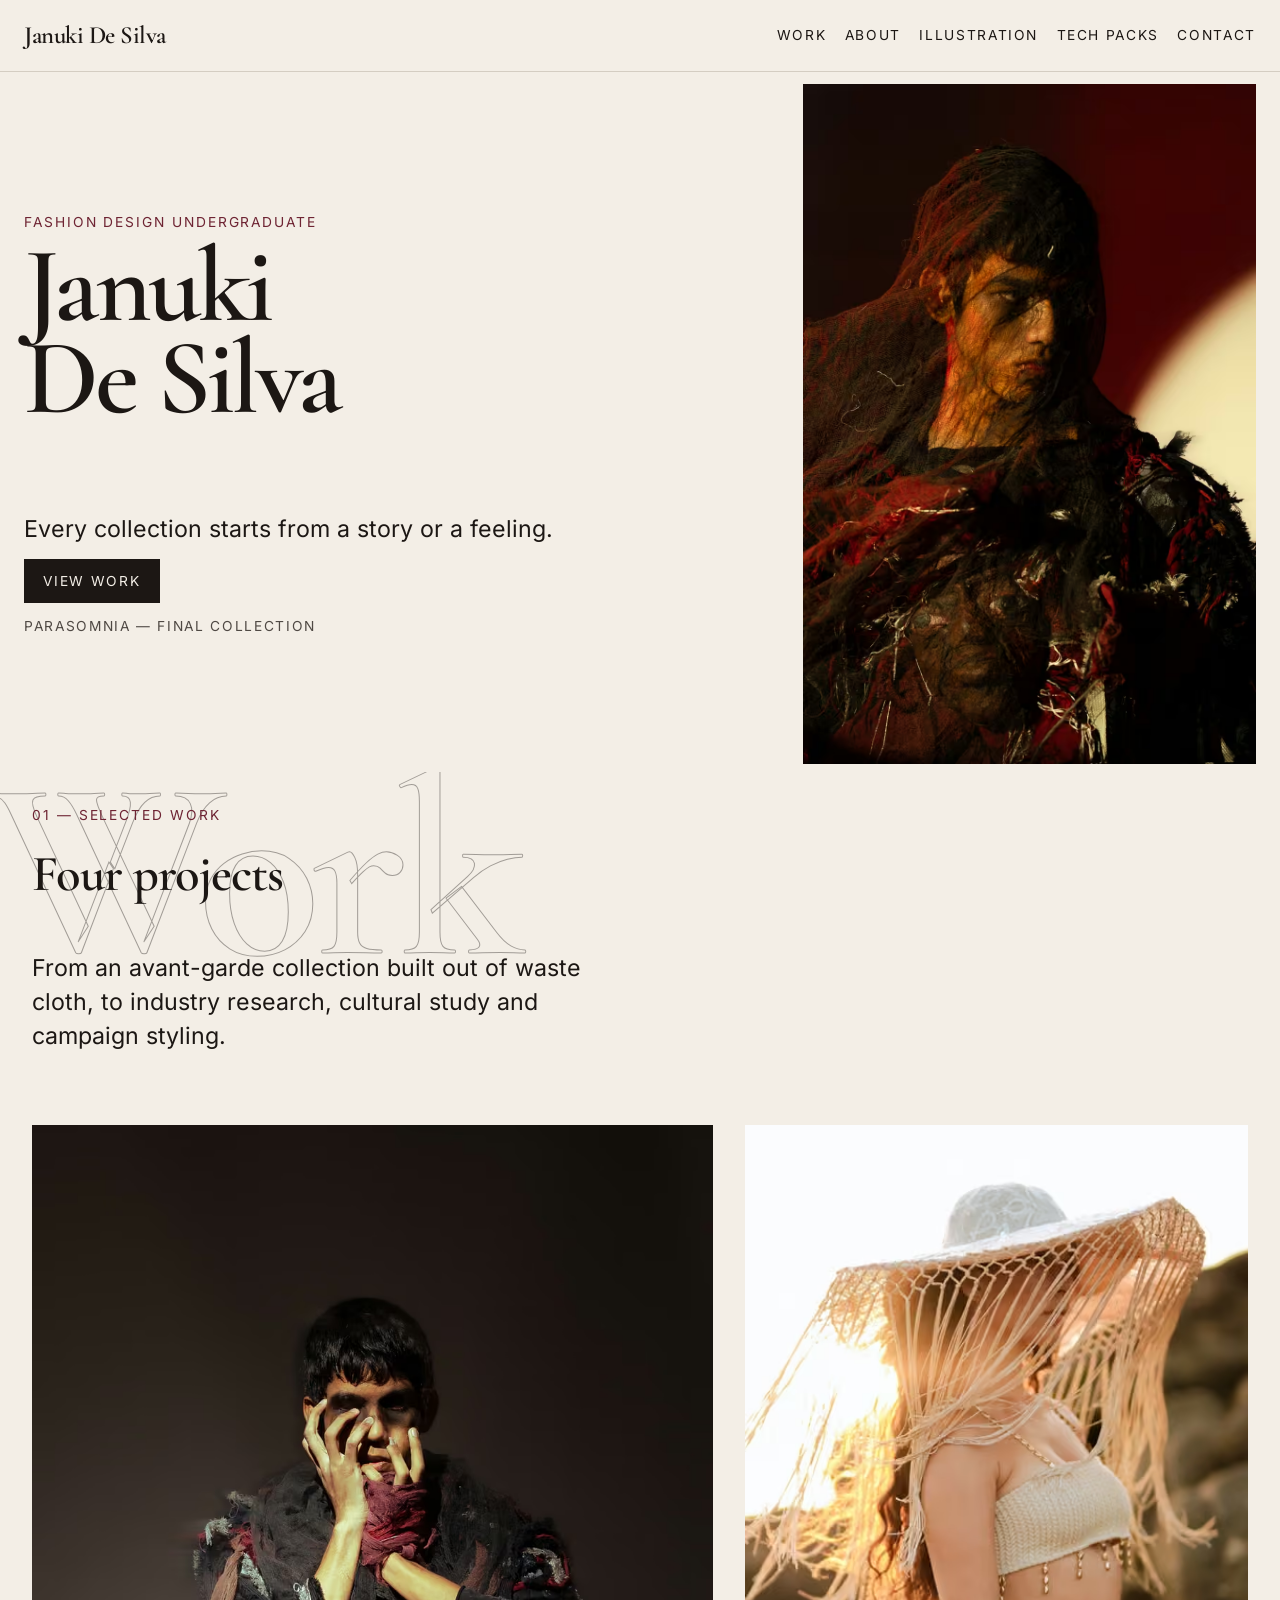
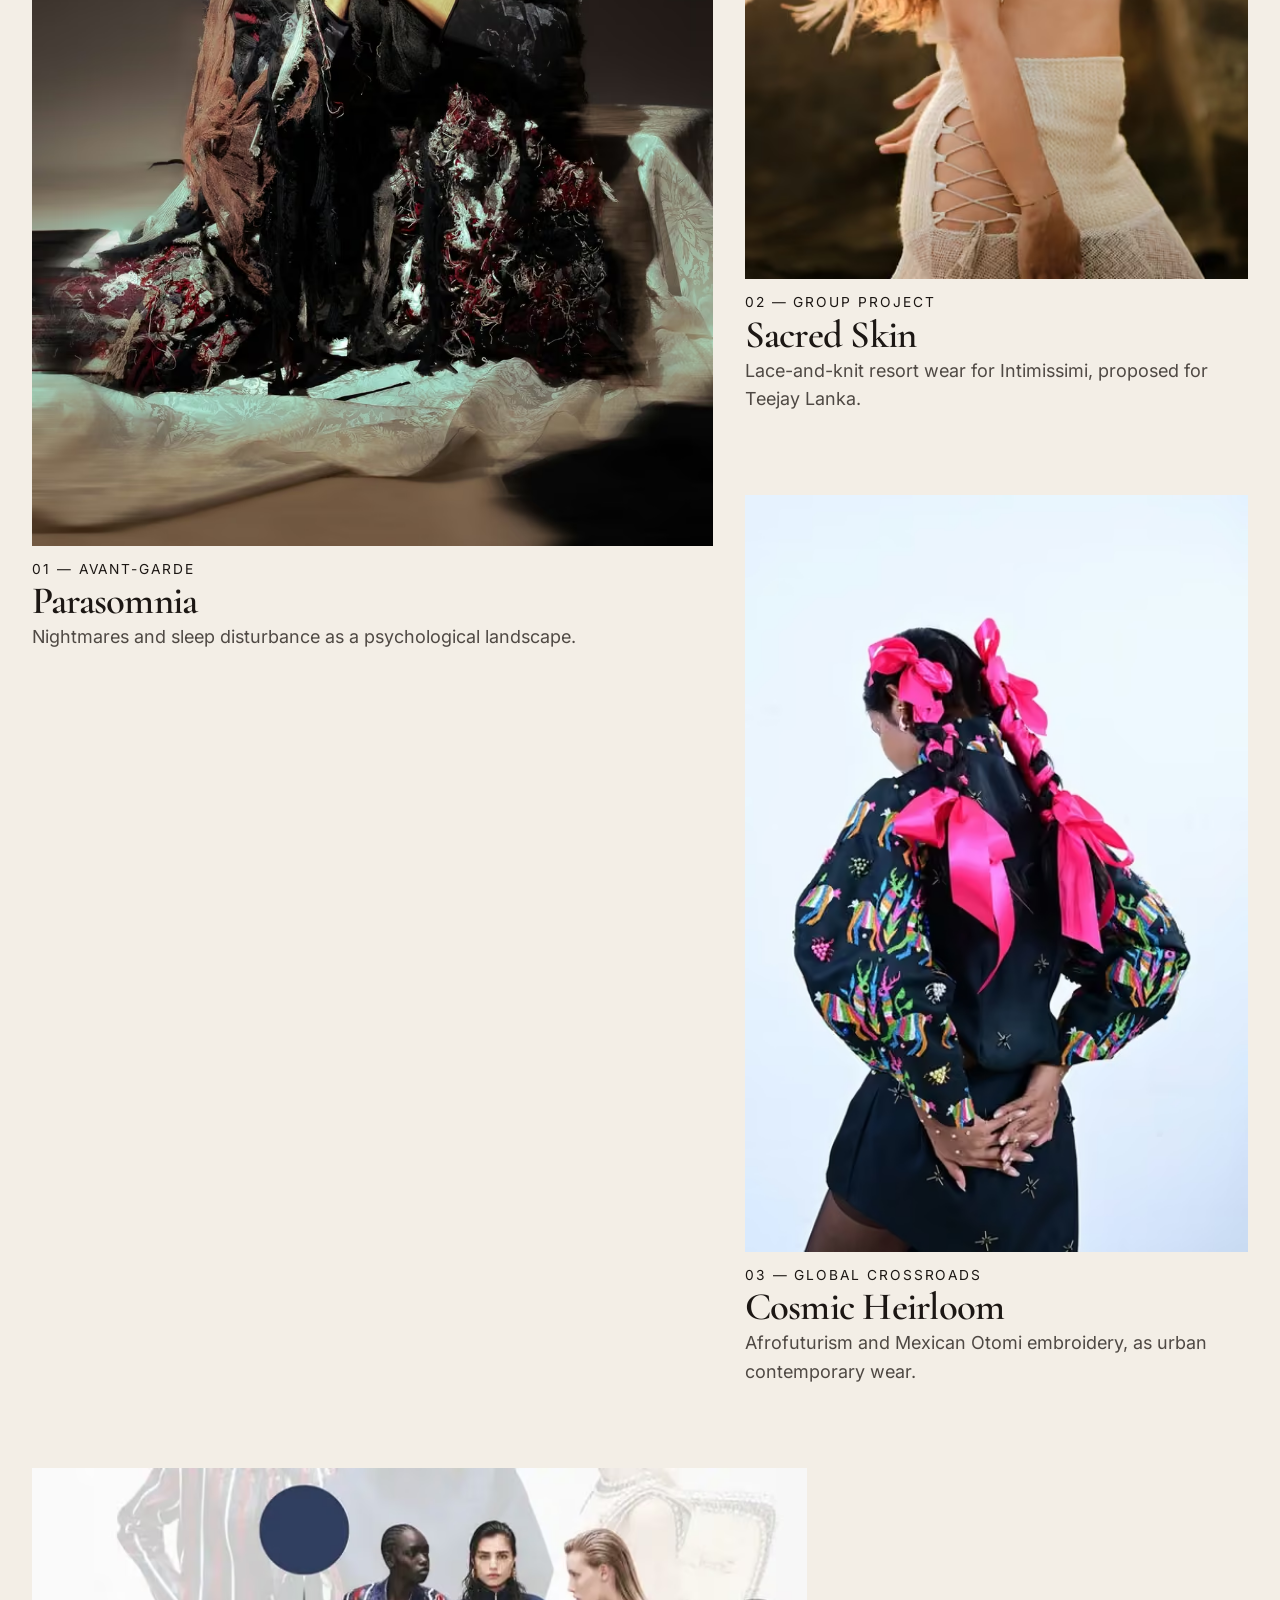
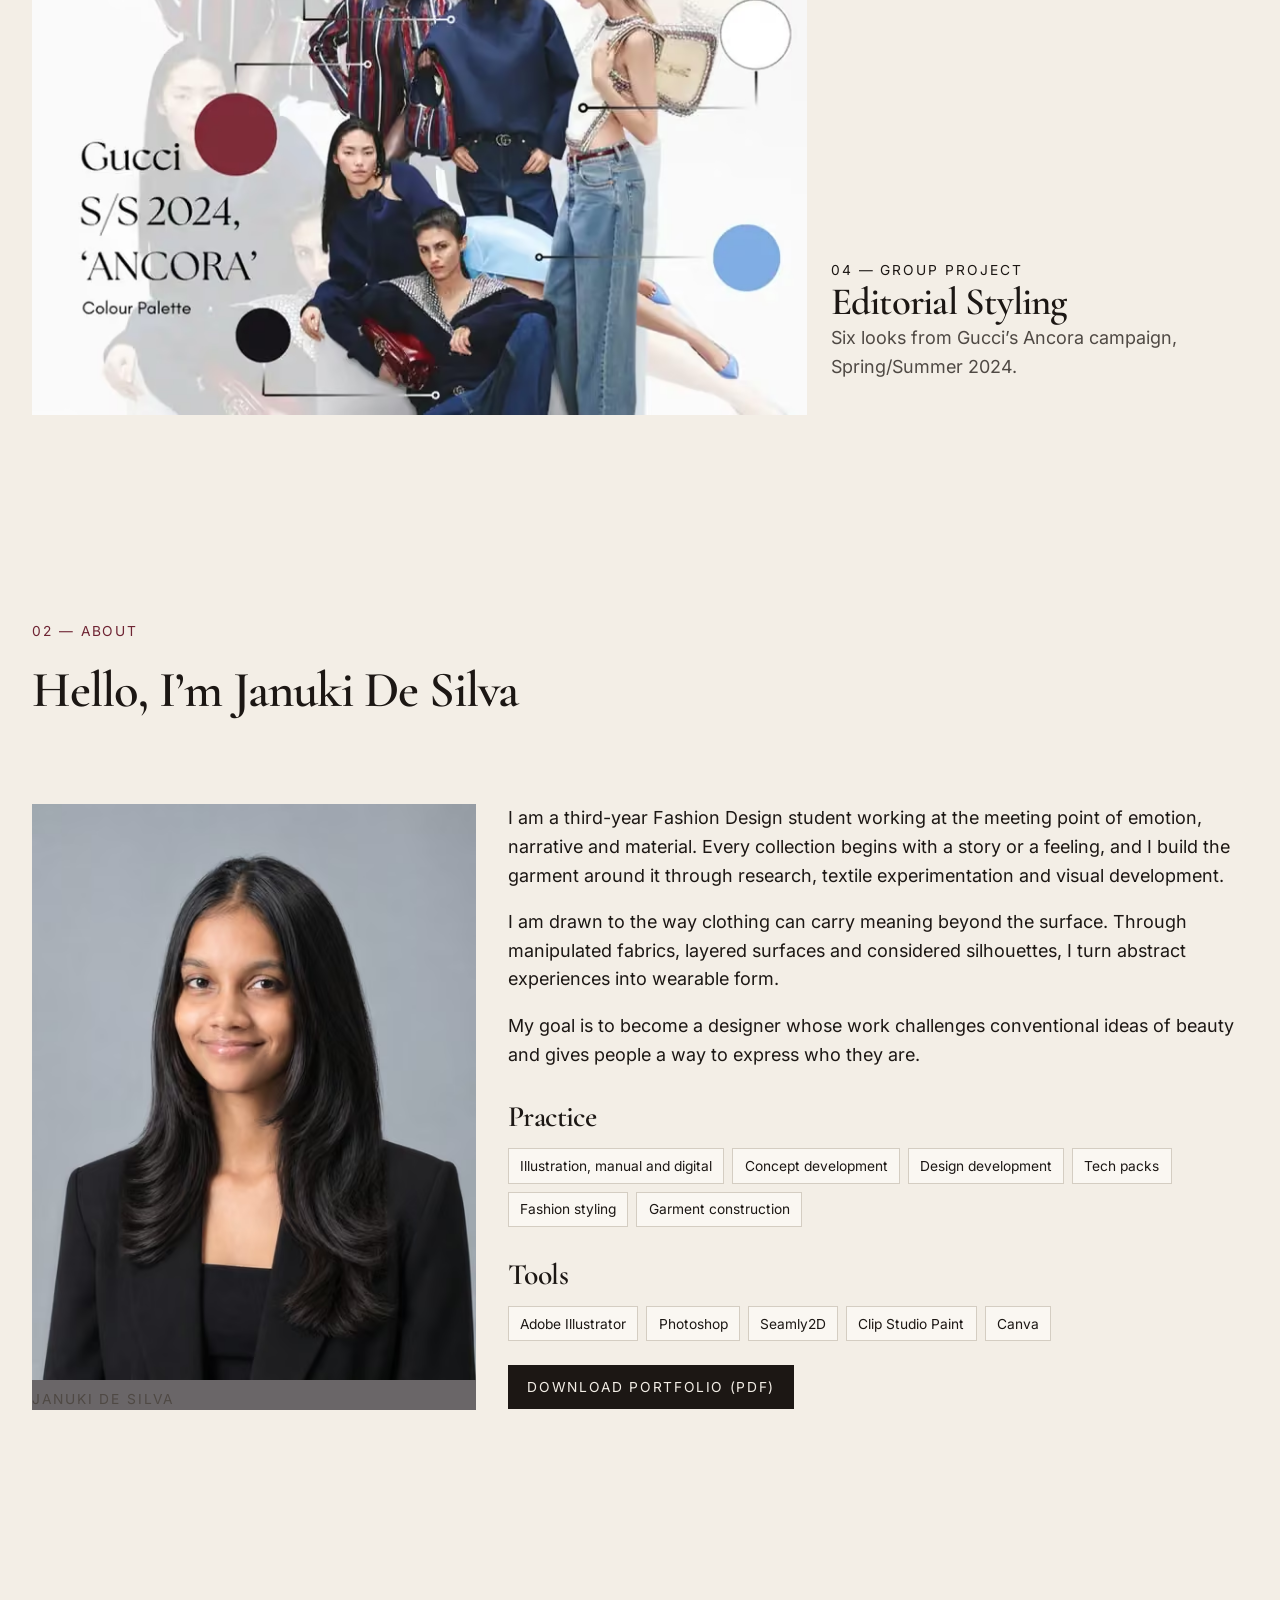
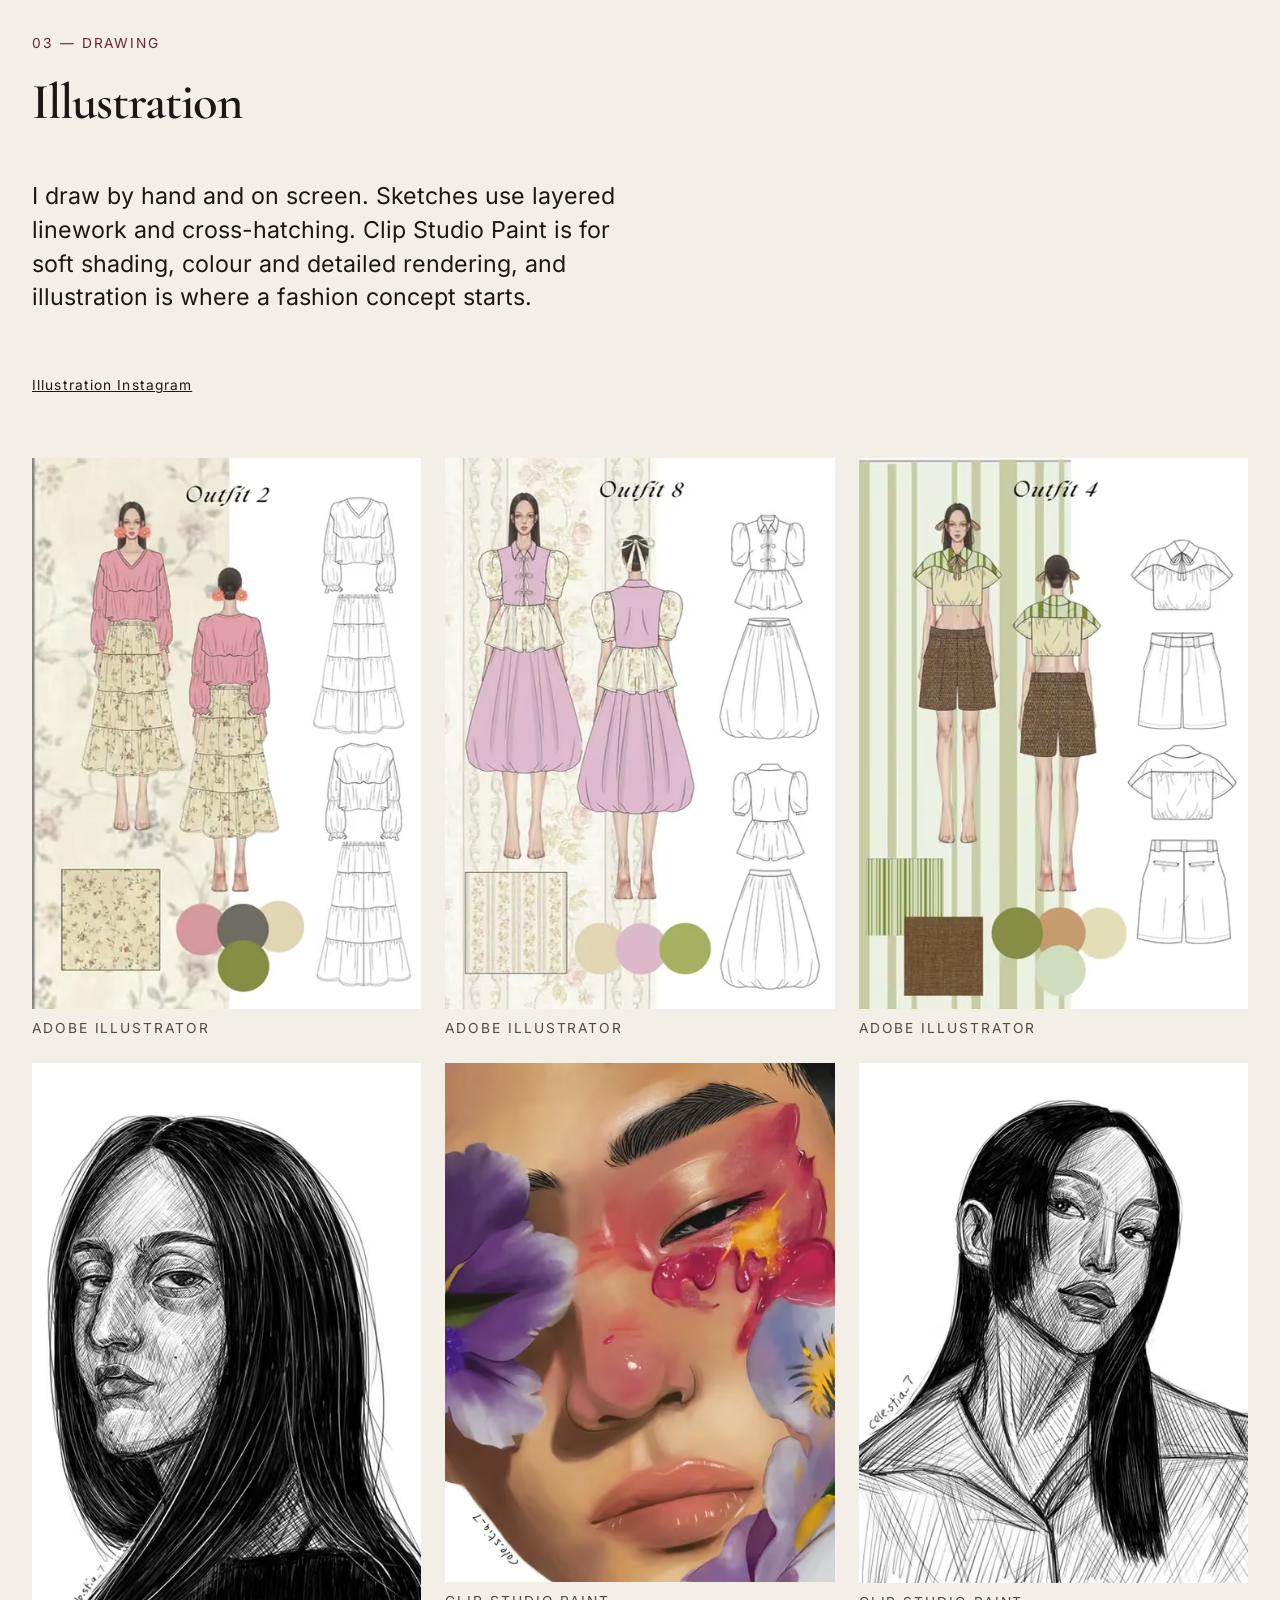
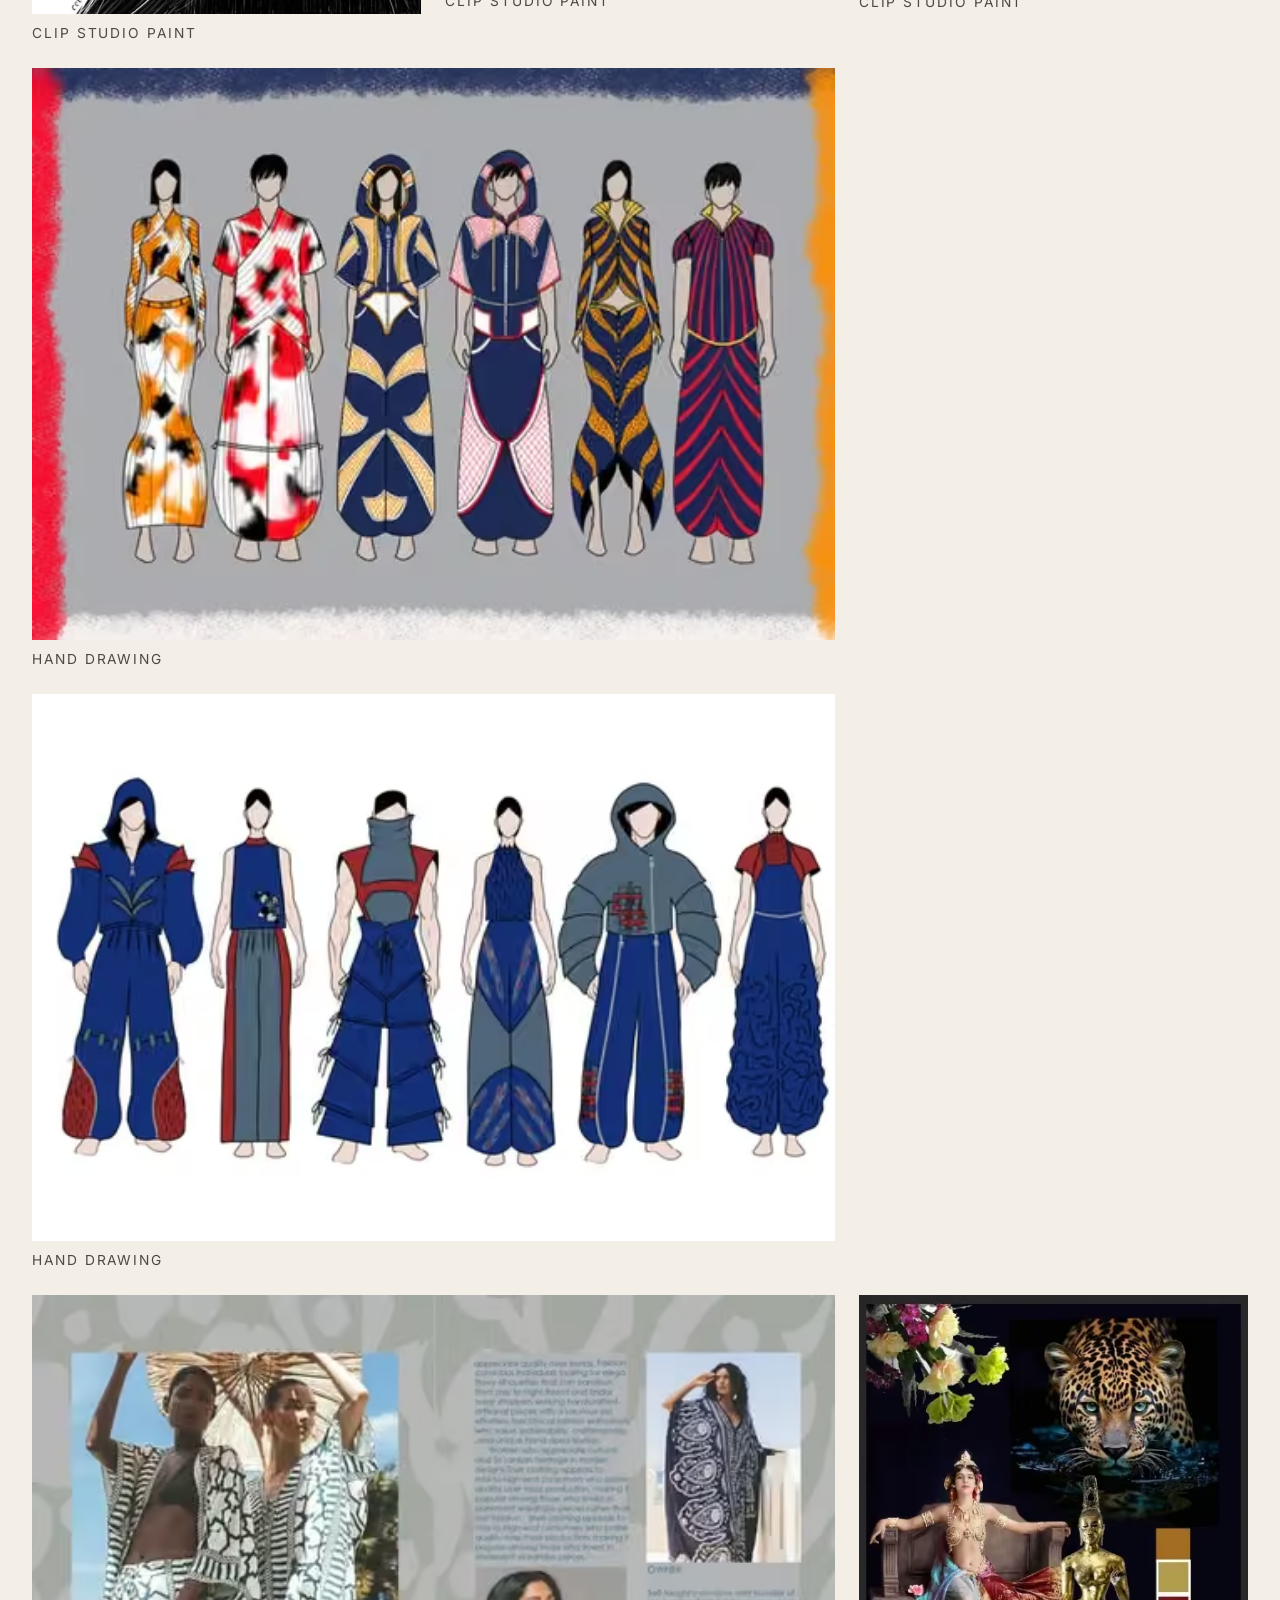
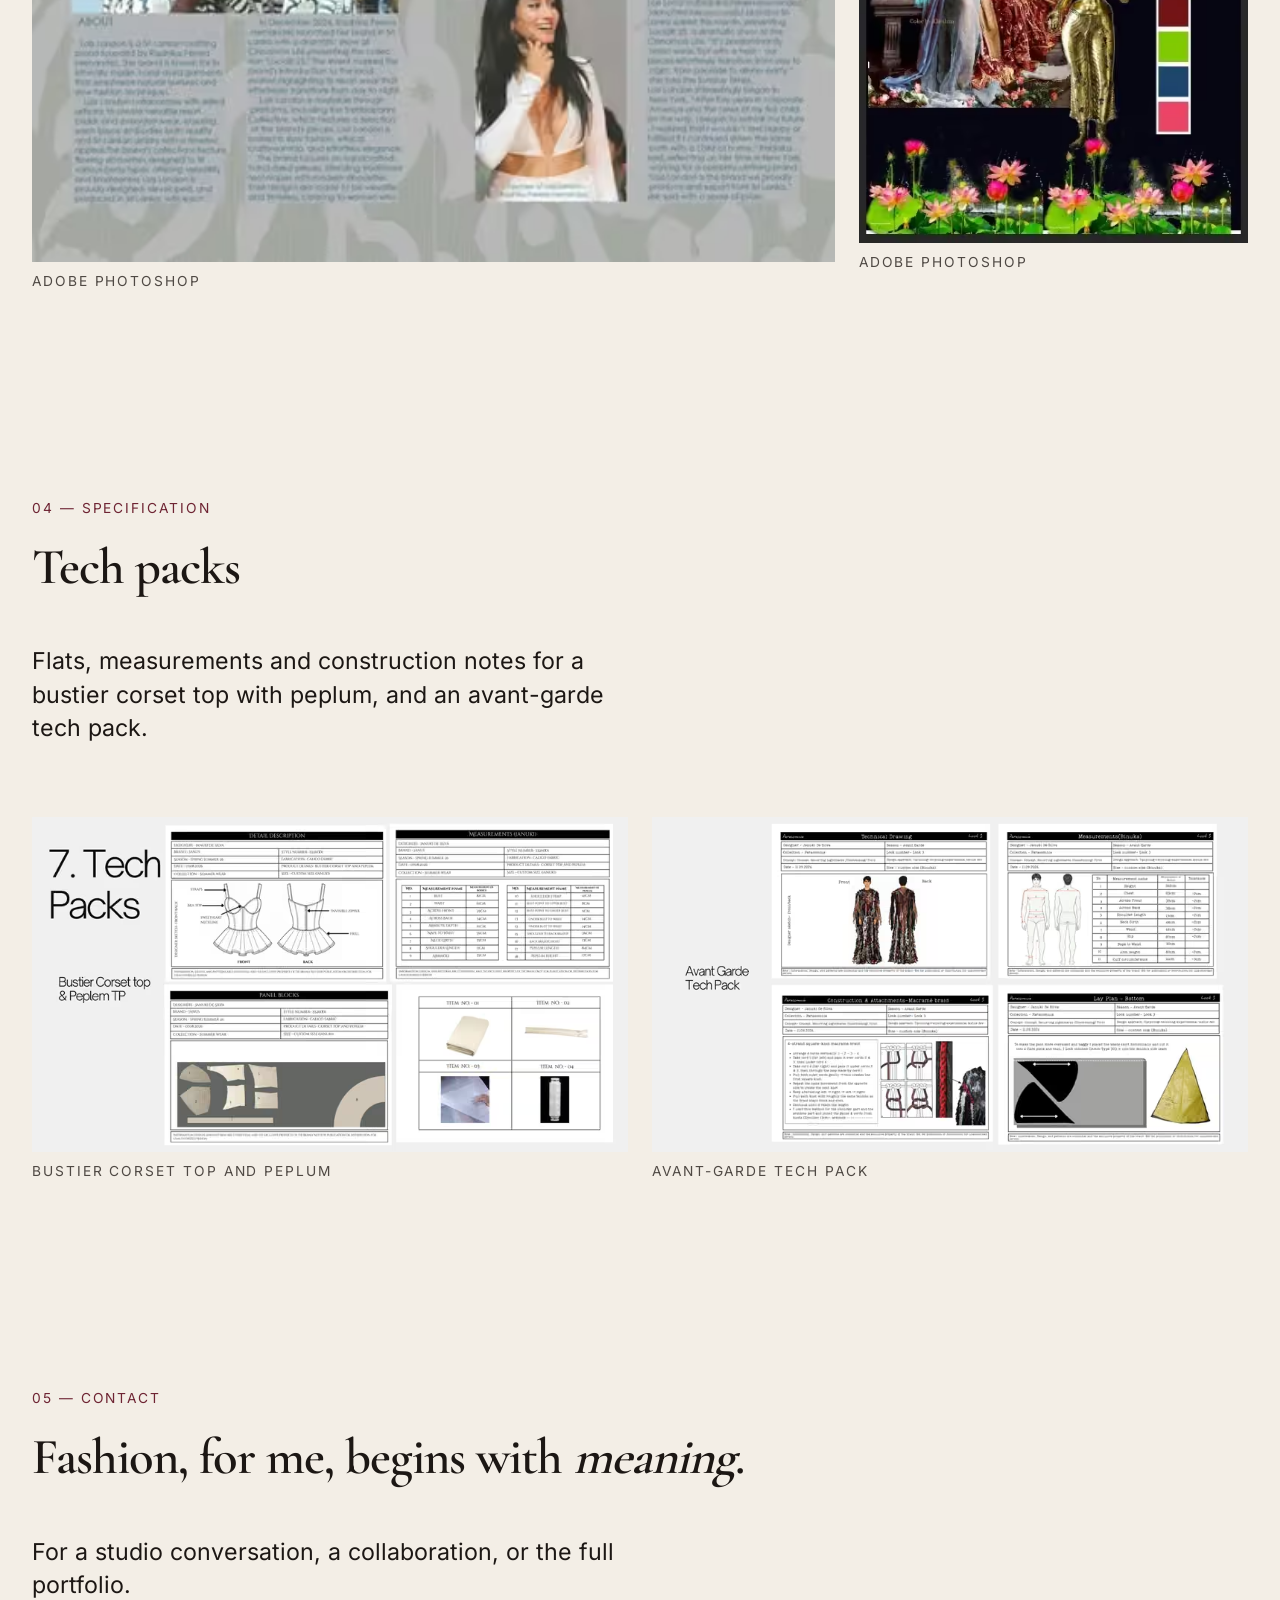
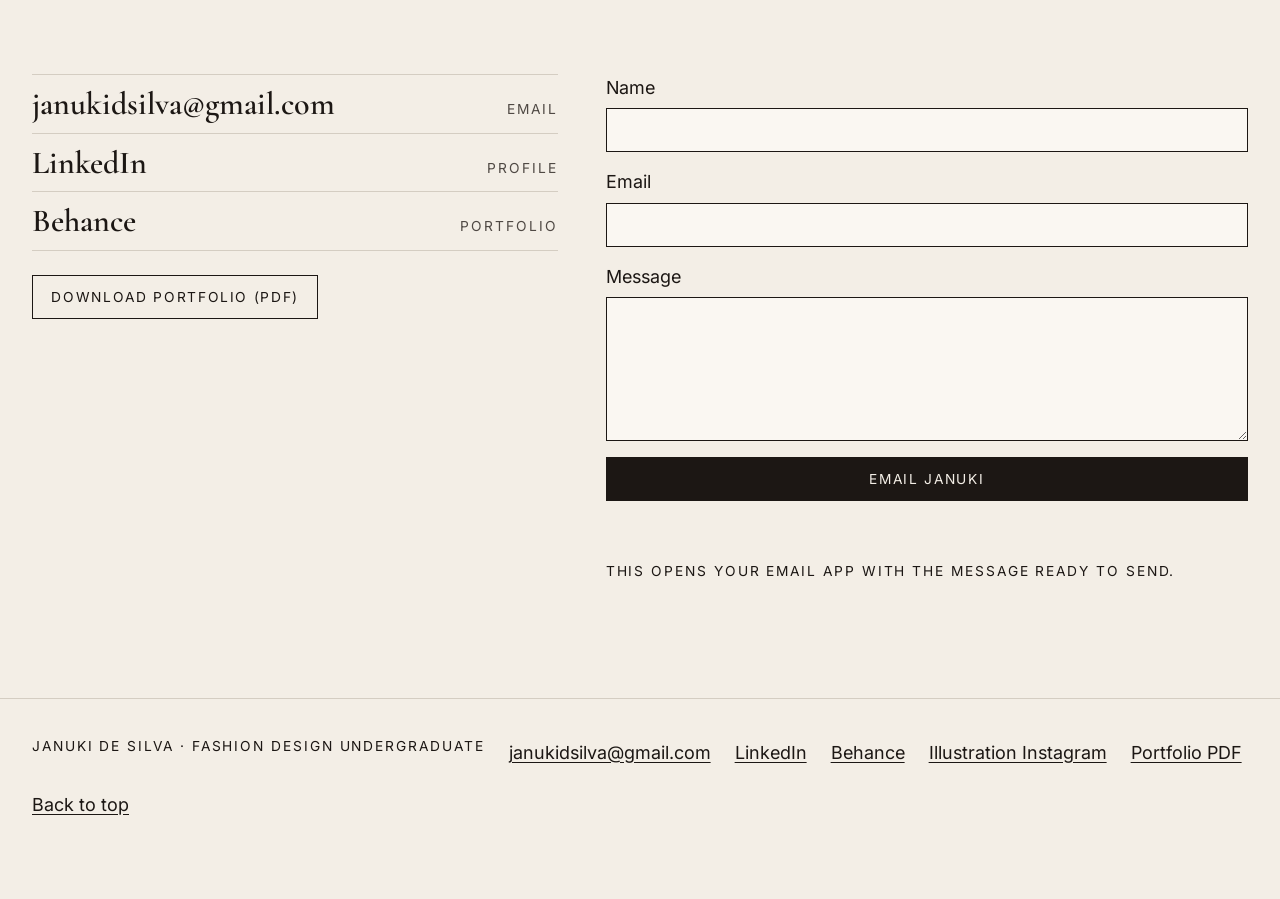
==== commit 03768f2d: "Keep the home hero's name and call to action above the fold. Cap the desktop photograph near 85vh an" ====
--- a/index.html
+++ b/index.html
@@ -395,19 +395,24 @@
   stroke-dashoffset: 1;
 }
 
-/* Hero */
+/* Hero
+   Mobile keeps the photograph near 60svh so the name, role and
+   View work sit in the first screen. Desktop caps it near 85vh
+   and centres a larger name beside it, leaving a peek of work. */
 .hero {
+  --hero-h: min(60svh, calc(100svh - var(--header) - 18rem));
   display: flex;
   flex-direction: column;
-  gap: var(--s-5);
-  padding-bottom: var(--s-7);
+  gap: var(--s-3);
+  padding-bottom: var(--s-2);
 }
 
 .hero-media {
   background: var(--tone, #351a0f);
-  aspect-ratio: 1365 / 2048;
   overflow: hidden;
   width: 100%;
+  height: var(--hero-h);
+  max-height: 60svh;
 }
 
 .hero-media picture,
@@ -416,6 +421,7 @@
   width: 100%;
   height: 100%;
   object-fit: cover;
+  object-position: center 16%;
 }
 
 .hero-copy {
@@ -423,14 +429,26 @@
   margin-inline: auto;
 }
 
+.hero-copy .eyebrow {
+  margin-bottom: var(--s-2);
+}
+
+.hero-copy .lede {
+  margin-bottom: 0;
+}
+
+.hero-copy h1 {
+  line-height: 0.9;
+}
+
 .hero-copy h1 span {
   display: block;
 }
 
-.hero .btn { margin-top: var(--s-4); }
+.hero .btn { margin-top: var(--s-3); }
 
 .hero-credit {
-  margin: var(--s-4) 0 0;
+  margin: var(--s-3) 0 0;
   color: var(--muted);
   font-size: var(--text-sm);
   letter-spacing: 0.12em;
@@ -1061,24 +1079,41 @@
   }
   .thread { display: block; }
   .hero {
+    --hero-h: min(85vh, calc(100svh - var(--header) - 9.25rem));
     display: grid;
-    grid-template-columns: minmax(0, 0.86fr) minmax(0, 1.14fr);
-    align-items: end;
-    min-height: calc(100svh - var(--header));
-    gap: var(--s-6);
+    grid-template-columns: minmax(0, 1.15fr) minmax(0, 0.85fr);
+    align-items: center;
+    gap: clamp(1.5rem, 3vw, 3.5rem);
     width: min(90rem, calc(100% - 3rem));
     margin-inline: auto;
-    padding-top: var(--s-5);
+    min-height: 0;
+    padding: 0.75rem 0 0.5rem;
   }
   .hero-media {
-    margin: 0;
-    width: auto;
-    height: 100%;
-    min-height: calc(100svh - var(--header) - 2.5rem);
-    aspect-ratio: auto;
+    width: min(100%, calc(var(--hero-h) * 1365 / 2048));
+    max-width: 100%;
+    min-width: 0;
+    height: auto;
+    max-height: var(--hero-h);
+    aspect-ratio: 1365 / 2048;
+    justify-self: end;
+    align-self: center;
     order: 2;
   }
-  .hero-copy { width: auto; margin: 0; order: 1; padding-bottom: var(--s-6); }
+  .hero-copy {
+    width: auto;
+    min-width: 0;
+    margin: 0;
+    order: 1;
+    padding-bottom: 0;
+    align-self: center;
+  }
+  .hero-copy h1 {
+    font-size: clamp(4.25rem, 1.4rem + 6.6vw, 9.25rem);
+    line-height: 0.86;
+    letter-spacing: -0.035em;
+  }
+  .work-section { padding-top: var(--s-6); }
   .work-grid {
     grid-template-columns: 1.15fr 0.85fr;
     gap: var(--s-7) var(--s-6);
@@ -1199,13 +1234,13 @@
           <p class="lede">From an avant-garde collection built out of waste cloth, to industry research, cultural study and campaign styling.</p>
         </header>
         <div class="work-grid">
-        <article class="work-card" data-preview="/images/parasomnia/hero-480.webp" data-reveal>
+        <article class="work-card" data-preview="/images/parasomnia/hands-480.webp" data-reveal>
           <a href="/parasomnia/">
-            <div class="frame" style="--tone:#351a0f">
+            <div class="frame" style="--tone:#3b332b">
               <picture>
-            <source type="image/avif" srcset="/images/parasomnia/hero-480.avif 480w, /images/parasomnia/hero-960.avif 960w, /images/parasomnia/hero-1365.avif 1365w" sizes="(min-width: 800px) 48vw, 100vw">
-            <source type="image/webp" srcset="/images/parasomnia/hero-480.webp 480w, /images/parasomnia/hero-960.webp 960w, /images/parasomnia/hero-1365.webp 1365w" sizes="(min-width: 800px) 48vw, 100vw">
-            <img src="/images/parasomnia/hero-960.jpg" srcset="/images/parasomnia/hero-480.jpg 480w, /images/parasomnia/hero-960.jpg 960w, /images/parasomnia/hero-1365.jpg 1365w" sizes="(min-width: 800px) 48vw, 100vw" width="1365" height="2048" alt="Parasomnia final collection. A model in a dark textured garment, one hand near the face, against a deep burgundy backlight." loading="lazy" decoding="async">
+            <source type="image/avif" srcset="/images/parasomnia/hands-480.avif 480w, /images/parasomnia/hands-960.avif 960w, /images/parasomnia/hands-1365.avif 1365w" sizes="(min-width: 800px) 48vw, 100vw">
+            <source type="image/webp" srcset="/images/parasomnia/hands-480.webp 480w, /images/parasomnia/hands-960.webp 960w, /images/parasomnia/hands-1365.webp 1365w" sizes="(min-width: 800px) 48vw, 100vw">
+            <img src="/images/parasomnia/hands-960.jpg" srcset="/images/parasomnia/hands-480.jpg 480w, /images/parasomnia/hands-960.jpg 960w, /images/parasomnia/hands-1365.jpg 1365w" sizes="(min-width: 800px) 48vw, 100vw" width="1365" height="2048" alt="Parasomnia final collection. A seated model with both hands raised near the face, in a dark textured garment." loading="lazy" decoding="async">
           </picture>
             </div>
             <div class="work-meta">
@@ -1269,7 +1304,7 @@
         </article>
         </div>
       </div>
-      <div class="cursor-preview" aria-hidden="true"><img alt="" width="480" height="720" src="[data-uri]"></div>
+      <div class="cursor-preview" aria-hidden="true"></div>
     </section>
 
     <section class="section" id="about">
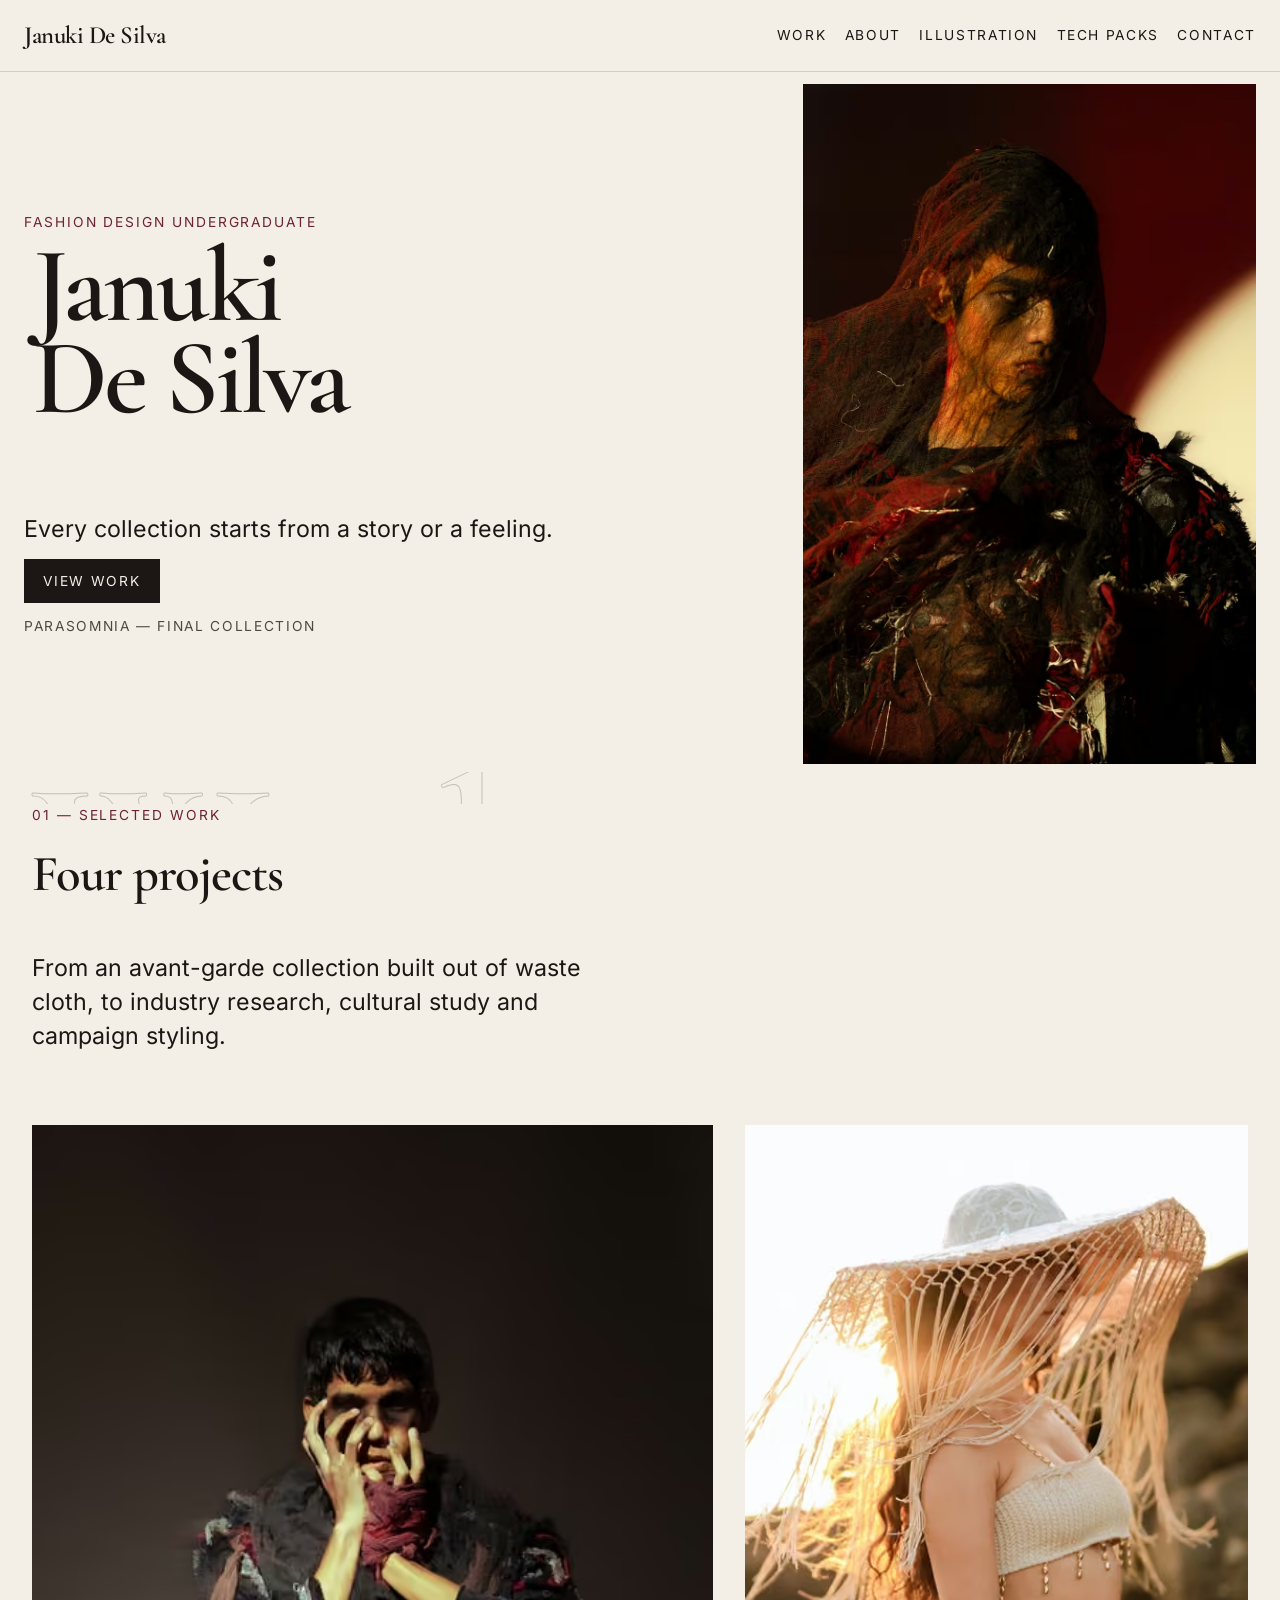
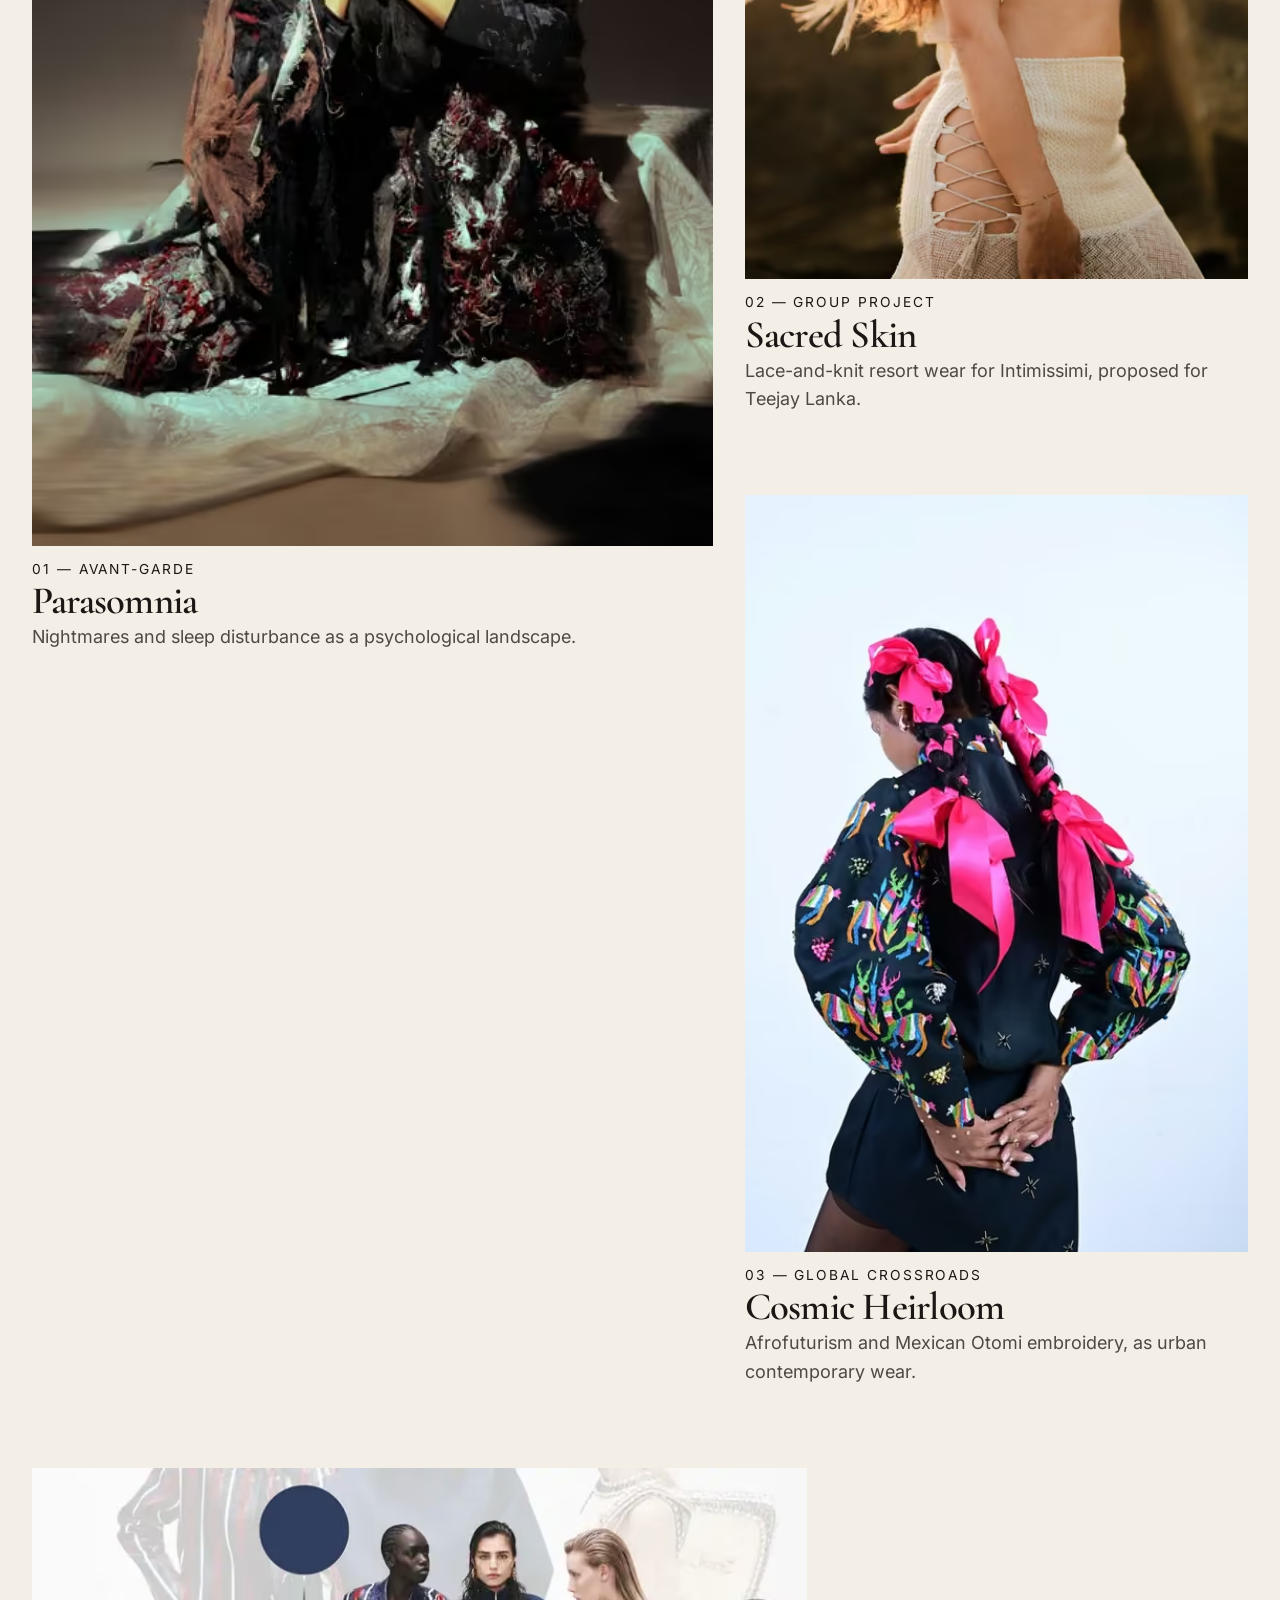
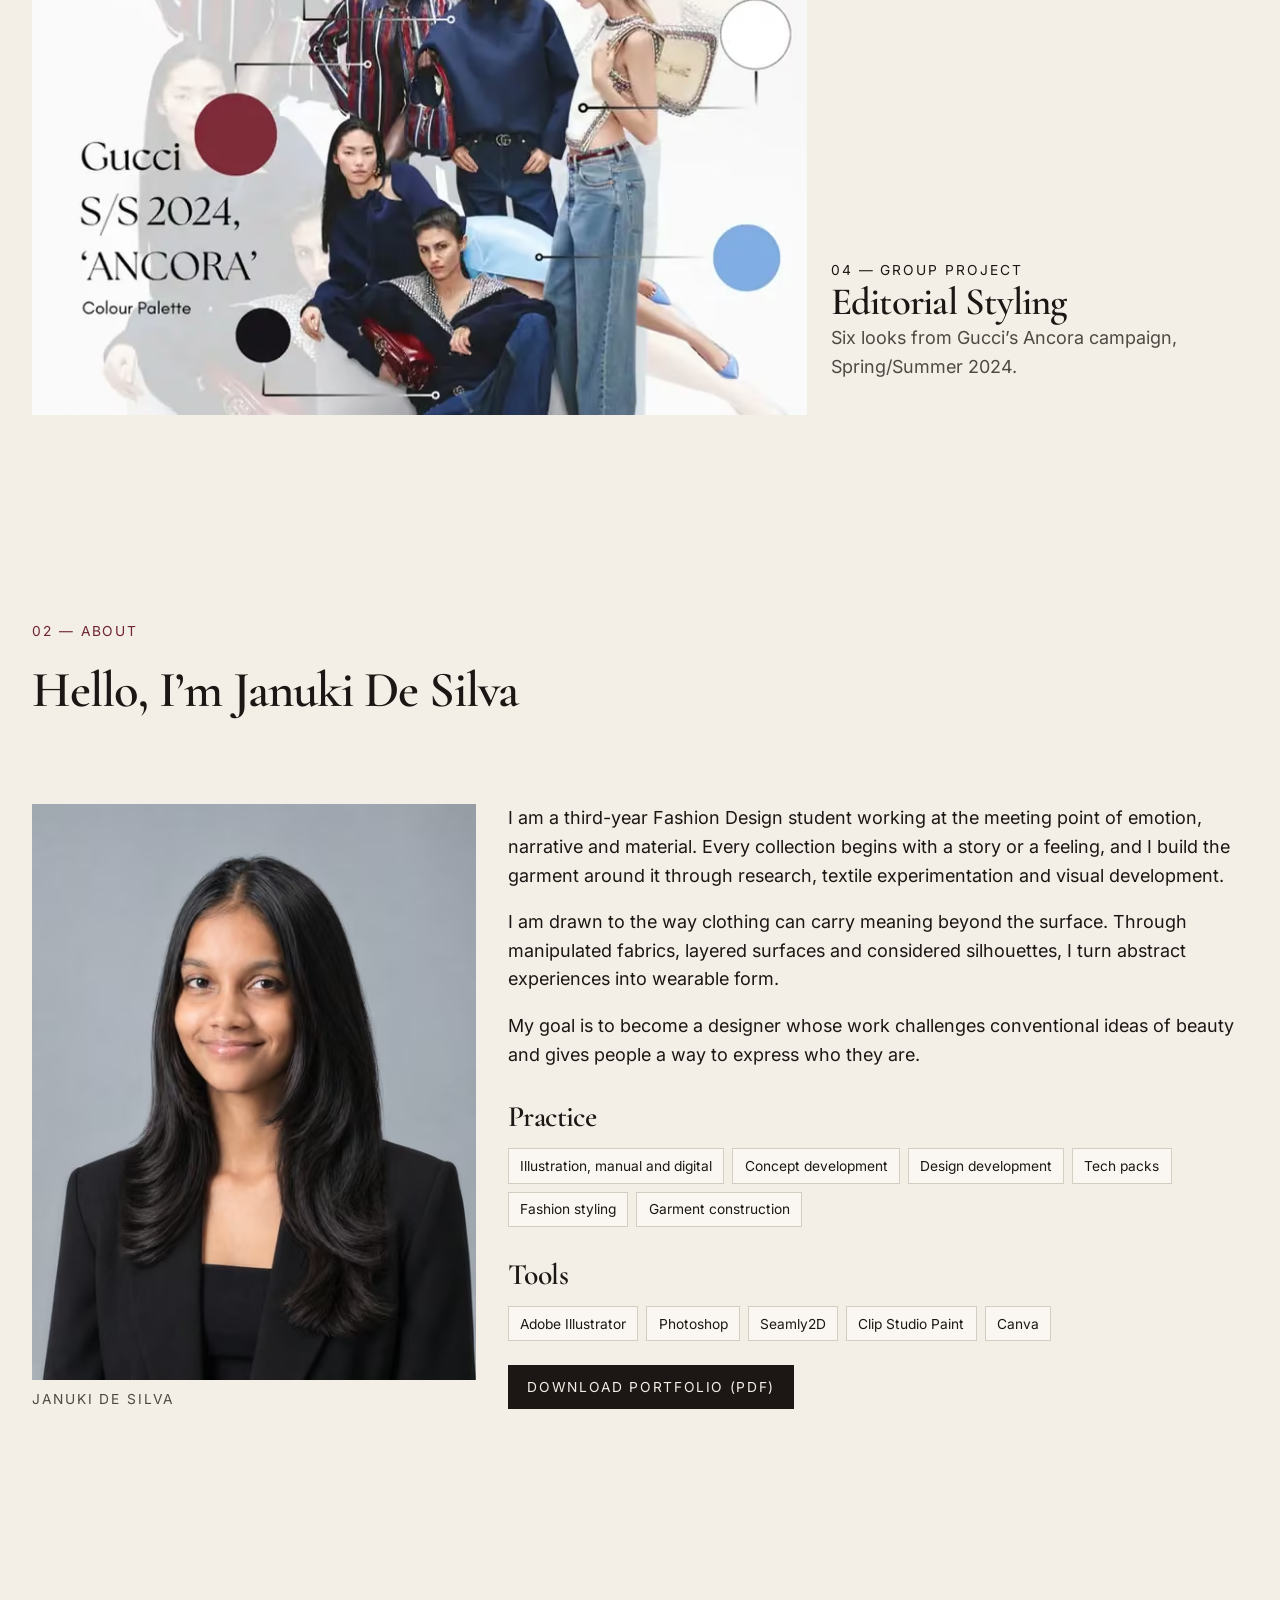
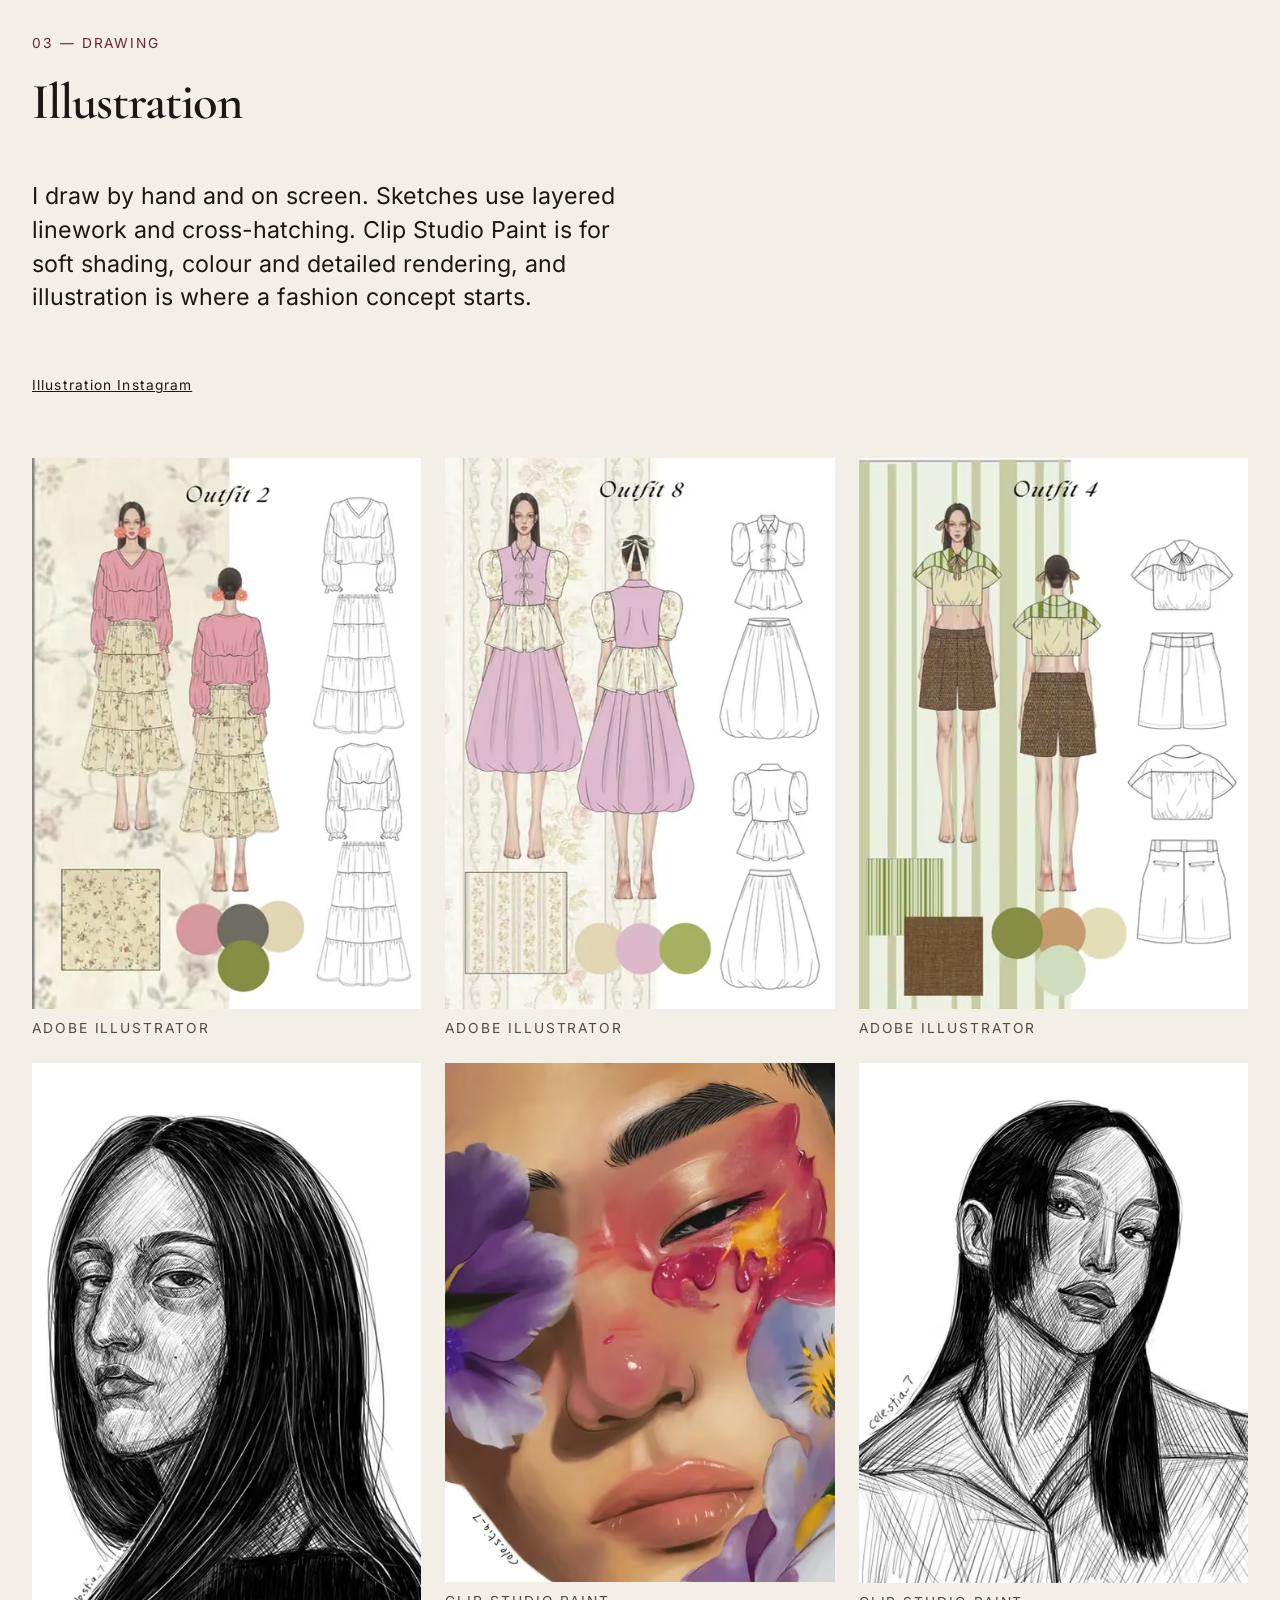
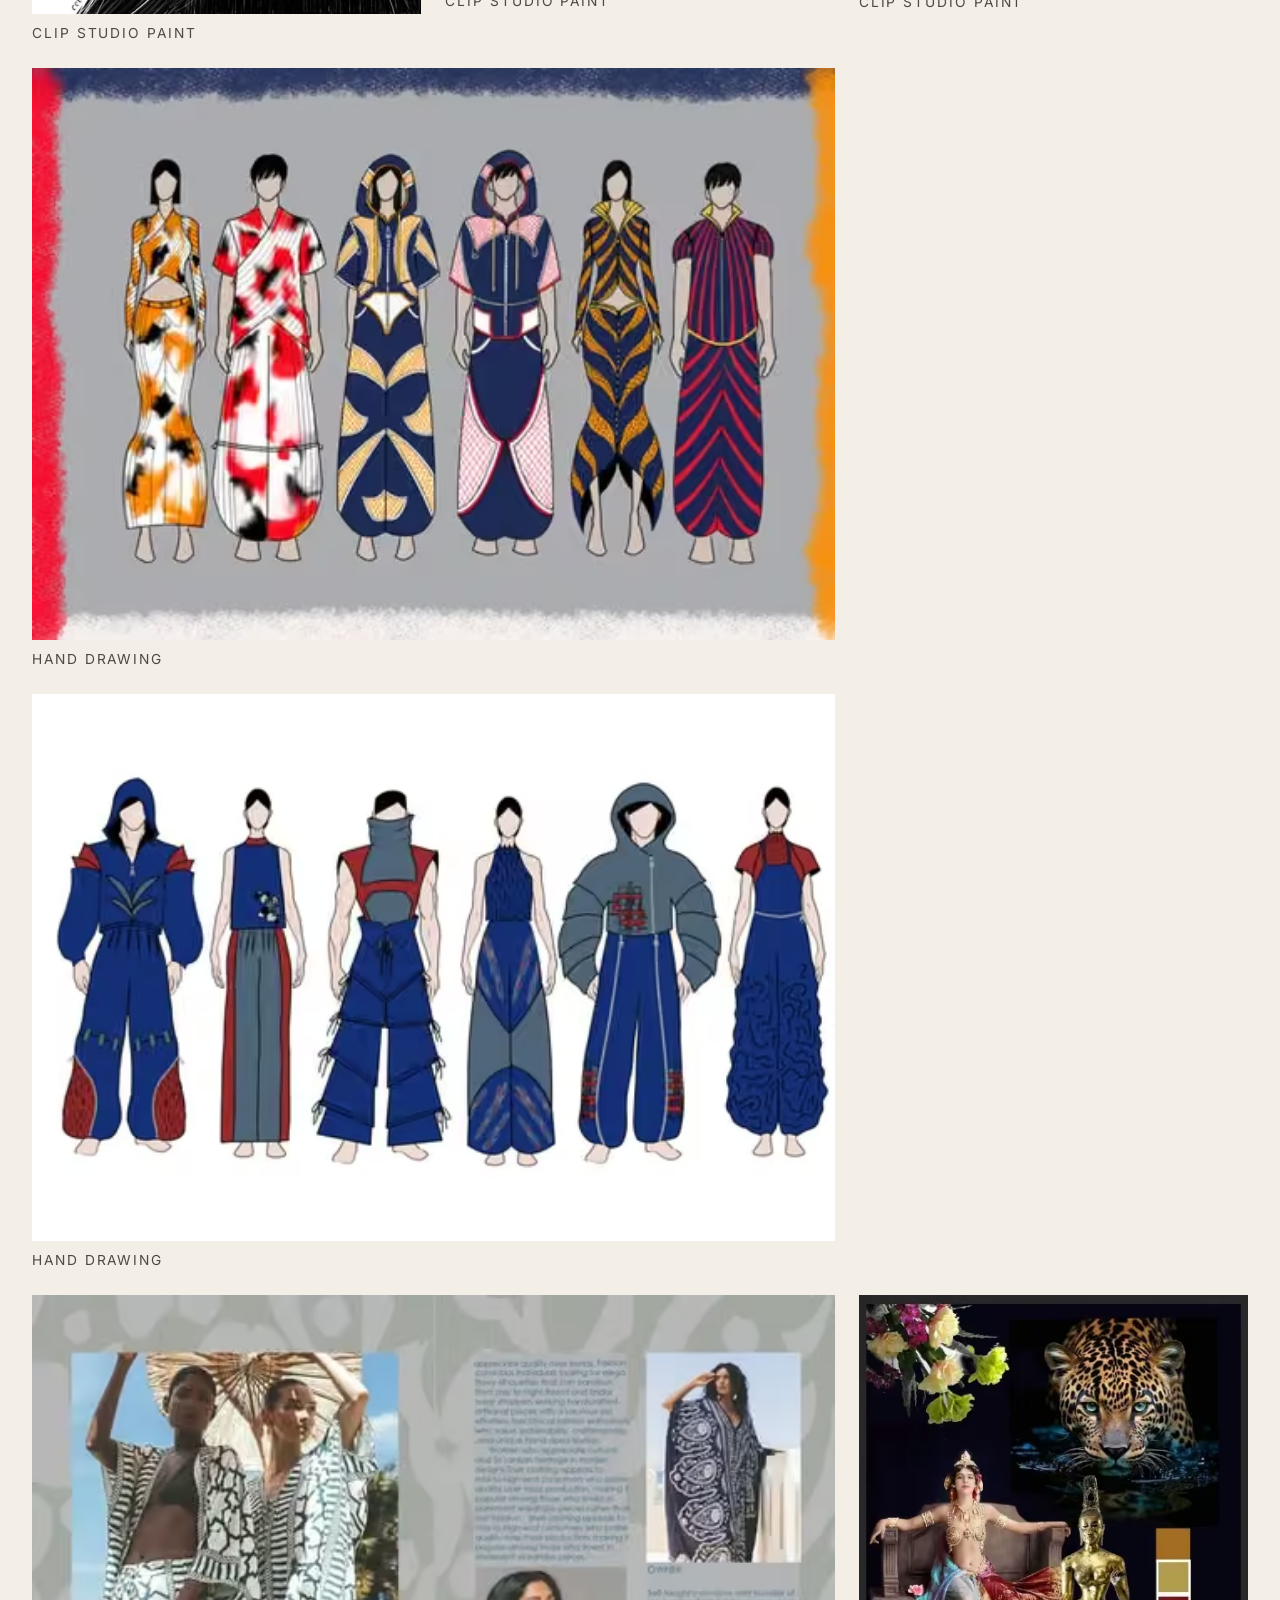
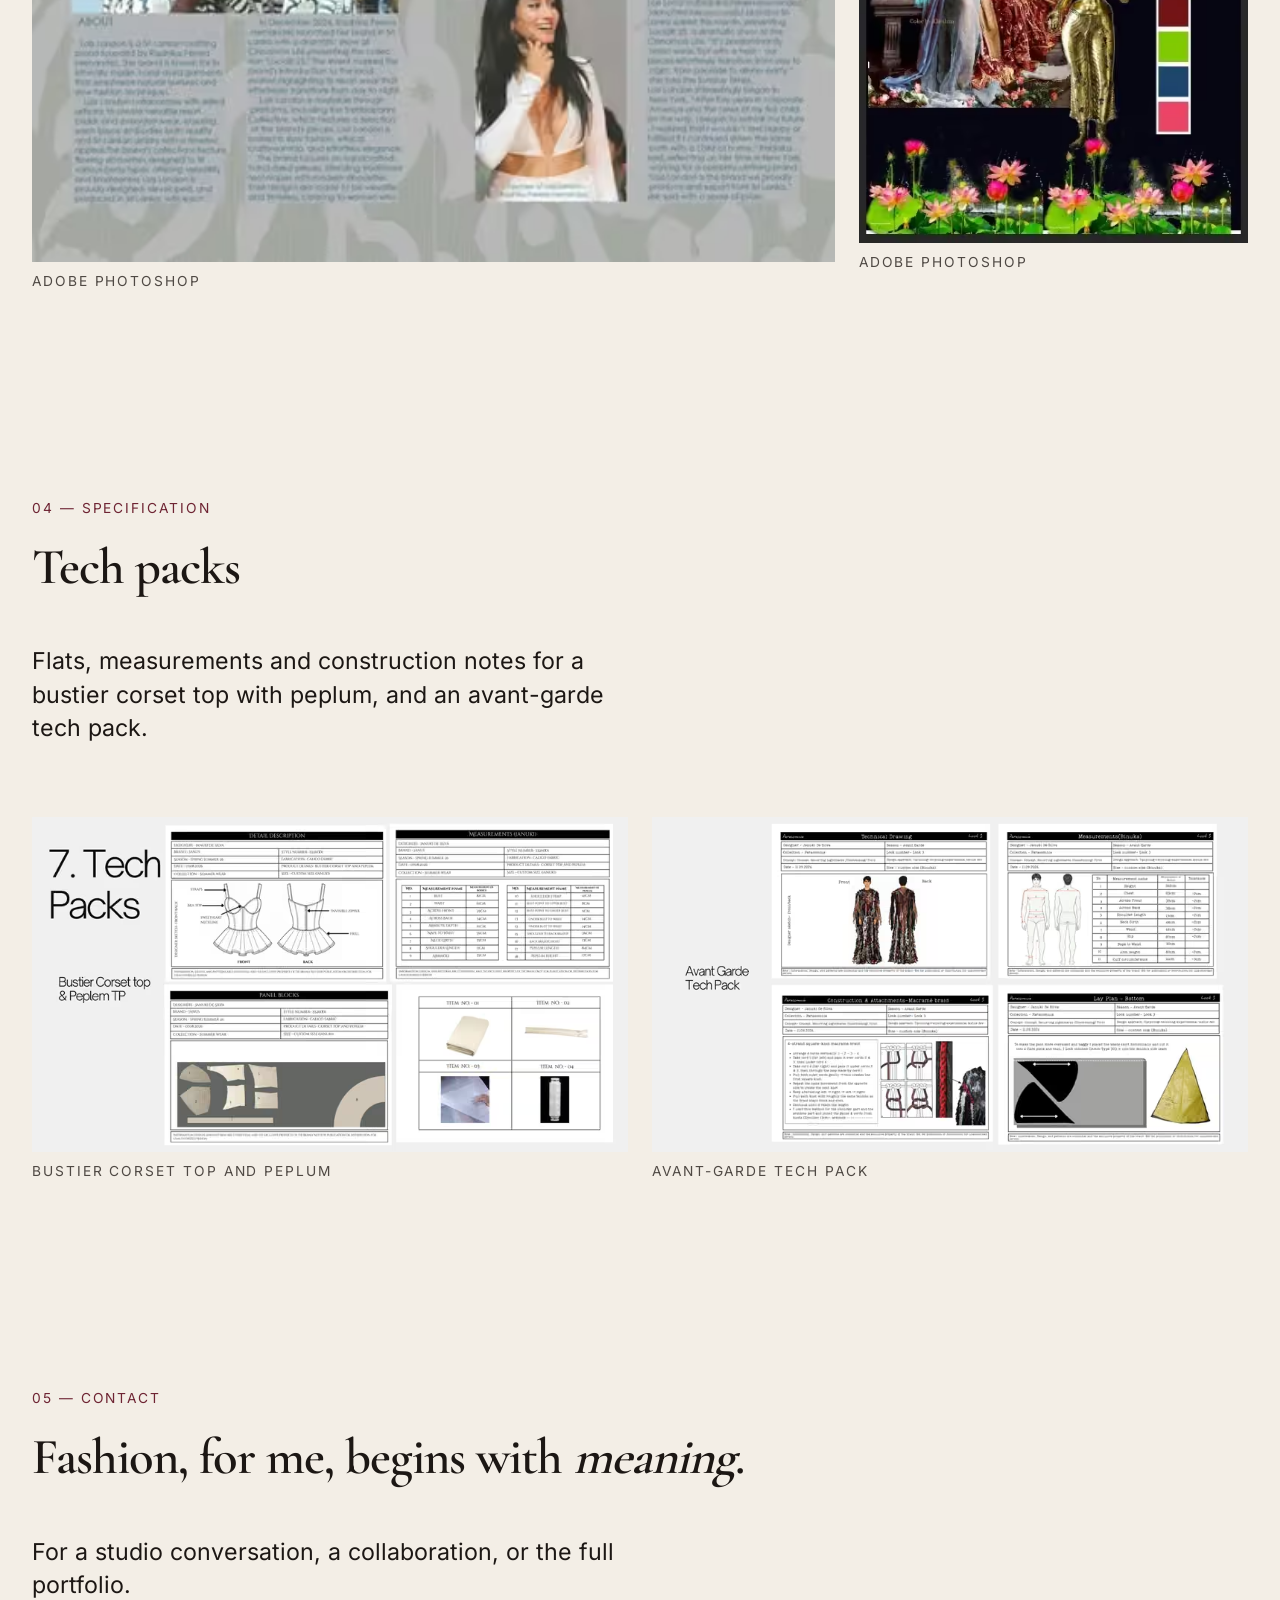
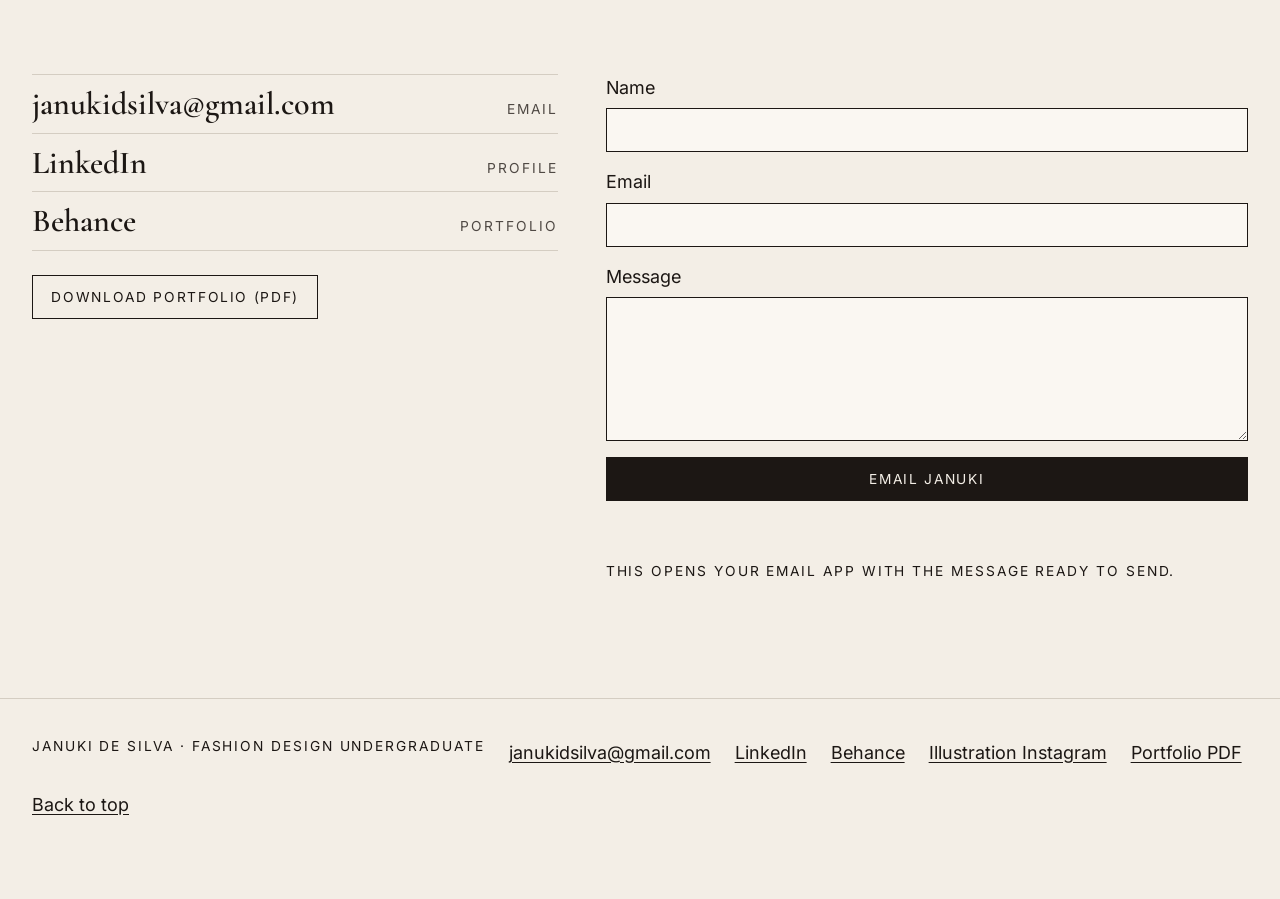
==== commit 0bb002bc: "Fix the contact form, caption contrast, and Cosmic Heirloom images. The form no longer posts to a ma" ====
--- a/index.html
+++ b/index.html
@@ -298,6 +298,7 @@
   margin-bottom: var(--s-7);
   position: relative;
   z-index: 1;
+  background: var(--paper);
 }
 
 /* Header */
@@ -526,7 +527,7 @@
   position: absolute;
   z-index: 0;
   margin: 0;
-  left: -0.04em;
+  left: max(0.4rem, calc((100% - min(86rem, 100% - 2rem)) / 2));
   top: 0;
   font-family: var(--serif);
   font-weight: 600;
@@ -534,7 +535,7 @@
   line-height: 0.78;
   letter-spacing: -0.035em;
   color: transparent;
-  -webkit-text-stroke: 1px rgba(28, 23, 20, 0.38);
+  -webkit-text-stroke: 1px rgba(28, 23, 20, 0.22);
   user-select: none;
   pointer-events: none;
 }
@@ -649,16 +650,23 @@
 
 .portrait {
   margin: 0;
+  background: transparent;
+}
+
+.portrait picture,
+.portrait img {
+  display: block;
+  width: 100%;
+  height: auto;
   background: var(--tone, #6a6668);
 }
-
-.portrait img { display: block; width: 100%; height: auto; }
 
 .portrait figcaption,
 .frame figcaption,
 .shot-figure figcaption {
   margin-top: var(--s-2);
   color: var(--muted);
+  background: var(--paper);
 }
 
 .skill-block { margin-top: var(--s-6); }
@@ -834,6 +842,10 @@
   margin-top: var(--s-5);
   min-width: 0;
   max-width: 100%;
+}
+
+.lineup {
+  margin-top: var(--s-7);
 }
 
 .lookbook-track {
@@ -1112,6 +1124,8 @@
     font-size: clamp(4.25rem, 1.4rem + 6.6vw, 9.25rem);
     line-height: 0.86;
     letter-spacing: -0.035em;
+    /* The J in Cormorant sits left of its box. Keep the ink inside the column. */
+    padding-left: 0.08em;
   }
   .work-section { padding-top: var(--s-6); }
   .work-grid {
@@ -1141,10 +1155,21 @@
   }
 }
 
+@media (min-width: 1024px) {
+  .footer-row a,
+  .footer-meta {
+    white-space: nowrap;
+    flex-shrink: 0;
+  }
+}
+
 @media (min-width: 1200px) {
   .wrap { width: min(76rem, calc(100% - 4rem)); }
   .wrap-wide { width: min(92rem, calc(100% - 4rem)); }
   .site-header { padding-inline: 1.5rem; }
+  .giant {
+    left: max(0.4rem, calc((100% - min(92rem, 100% - 4rem)) / 2));
+  }
 }
 
 @media (prefers-reduced-motion: reduce) {
@@ -1238,9 +1263,9 @@
           <a href="/parasomnia/">
             <div class="frame" style="--tone:#3b332b">
               <picture>
-            <source type="image/avif" srcset="/images/parasomnia/hands-480.avif 480w, /images/parasomnia/hands-960.avif 960w, /images/parasomnia/hands-1365.avif 1365w" sizes="(min-width: 800px) 48vw, 100vw">
-            <source type="image/webp" srcset="/images/parasomnia/hands-480.webp 480w, /images/parasomnia/hands-960.webp 960w, /images/parasomnia/hands-1365.webp 1365w" sizes="(min-width: 800px) 48vw, 100vw">
-            <img src="/images/parasomnia/hands-960.jpg" srcset="/images/parasomnia/hands-480.jpg 480w, /images/parasomnia/hands-960.jpg 960w, /images/parasomnia/hands-1365.jpg 1365w" sizes="(min-width: 800px) 48vw, 100vw" width="1365" height="2048" alt="Parasomnia final collection. A seated model with both hands raised near the face, in a dark textured garment." loading="lazy" decoding="async">
+            <source type="image/avif" srcset="/images/parasomnia/hands-480.avif 480w, /images/parasomnia/hands-720.avif 720w, /images/parasomnia/hands-960.avif 960w, /images/parasomnia/hands-1365.avif 1365w" sizes="(min-width: 800px) 48vw, calc(100vw - 2rem)">
+            <source type="image/webp" srcset="/images/parasomnia/hands-480.webp 480w, /images/parasomnia/hands-720.webp 720w, /images/parasomnia/hands-960.webp 960w, /images/parasomnia/hands-1365.webp 1365w" sizes="(min-width: 800px) 48vw, calc(100vw - 2rem)">
+            <img src="/images/parasomnia/hands-960.jpg" srcset="/images/parasomnia/hands-480.jpg 480w, /images/parasomnia/hands-720.jpg 720w, /images/parasomnia/hands-960.jpg 960w, /images/parasomnia/hands-1365.jpg 1365w" sizes="(min-width: 800px) 48vw, calc(100vw - 2rem)" width="1365" height="2048" alt="Parasomnia final collection. A seated model with both hands raised near the face, in a dark textured garment." loading="lazy" decoding="async">
           </picture>
             </div>
             <div class="work-meta">
@@ -1255,9 +1280,9 @@
           <a href="/sacred-skin/">
             <div class="frame" style="--tone:#a98e76">
               <picture>
-            <source type="image/avif" srcset="/images/sacred/hero-480.avif 480w, /images/sacred/hero-960.avif 960w, /images/sacred/hero-1365.avif 1365w" sizes="(min-width: 800px) 34vw, 100vw">
-            <source type="image/webp" srcset="/images/sacred/hero-480.webp 480w, /images/sacred/hero-960.webp 960w, /images/sacred/hero-1365.webp 1365w" sizes="(min-width: 800px) 34vw, 100vw">
-            <img src="/images/sacred/hero-960.jpg" srcset="/images/sacred/hero-480.jpg 480w, /images/sacred/hero-960.jpg 960w, /images/sacred/hero-1365.jpg 1365w" sizes="(min-width: 800px) 34vw, 100vw" width="1365" height="2048" alt="Sacred Skin. A backlit fringed hat and ivory knit, photographed on the rocks." loading="lazy" decoding="async">
+            <source type="image/avif" srcset="/images/sacred/hero-480.avif 480w, /images/sacred/hero-720.avif 720w, /images/sacred/hero-960.avif 960w, /images/sacred/hero-1365.avif 1365w" sizes="(min-width: 800px) 34vw, calc(100vw - 2rem)">
+            <source type="image/webp" srcset="/images/sacred/hero-480.webp 480w, /images/sacred/hero-720.webp 720w, /images/sacred/hero-960.webp 960w, /images/sacred/hero-1365.webp 1365w" sizes="(min-width: 800px) 34vw, calc(100vw - 2rem)">
+            <img src="/images/sacred/hero-960.jpg" srcset="/images/sacred/hero-480.jpg 480w, /images/sacred/hero-720.jpg 720w, /images/sacred/hero-960.jpg 960w, /images/sacred/hero-1365.jpg 1365w" sizes="(min-width: 800px) 34vw, calc(100vw - 2rem)" width="1365" height="2048" alt="Sacred Skin. A backlit fringed hat and ivory knit, photographed on the rocks." loading="lazy" decoding="async">
           </picture>
             </div>
             <div class="work-meta">
@@ -1274,7 +1299,7 @@
               <picture>
             <source type="image/avif" srcset="/images/cosmic/braids-480.avif 480w, /images/cosmic/braids-532.avif 532w" sizes="(min-width: 800px) 34vw, 100vw">
             <source type="image/webp" srcset="/images/cosmic/braids-480.webp 480w, /images/cosmic/braids-532.webp 532w" sizes="(min-width: 800px) 34vw, 100vw">
-            <img src="/images/cosmic/braids-532.jpg" srcset="/images/cosmic/braids-480.jpg 480w, /images/cosmic/braids-532.jpg 532w" sizes="(min-width: 800px) 34vw, 100vw" width="532" height="800" alt="Cosmic Heirloom photoshoot. A model with braided hair in a black top, white trousers and an embroidered jacket." loading="lazy" decoding="async">
+            <img src="/images/cosmic/braids-532.jpg" srcset="/images/cosmic/braids-480.jpg 480w, /images/cosmic/braids-532.jpg 532w" sizes="(min-width: 800px) 34vw, 100vw" width="532" height="800" alt="Back view of a model with long braids, in a black jacket with white embroidery, a black top and white trousers." loading="lazy" decoding="async">
           </picture>
             </div>
             <div class="work-meta">
@@ -1534,7 +1559,7 @@
             </ul>
             <a class="btn-ghost" href="/portfolio/Januki-De-Silva-Portfolio.pdf">Download portfolio (PDF)</a>
           </div>
-          <form id="contact-form" class="form" action="mailto:janukidsilva@gmail.com" method="post" enctype="text/plain" data-reveal>
+          <form id="contact-form" class="form" action="#" data-reveal>
             <div class="field">
               <label for="name">Name</label>
               <input id="name" name="name" type="text" autocomplete="name" required aria-describedby="name-error">
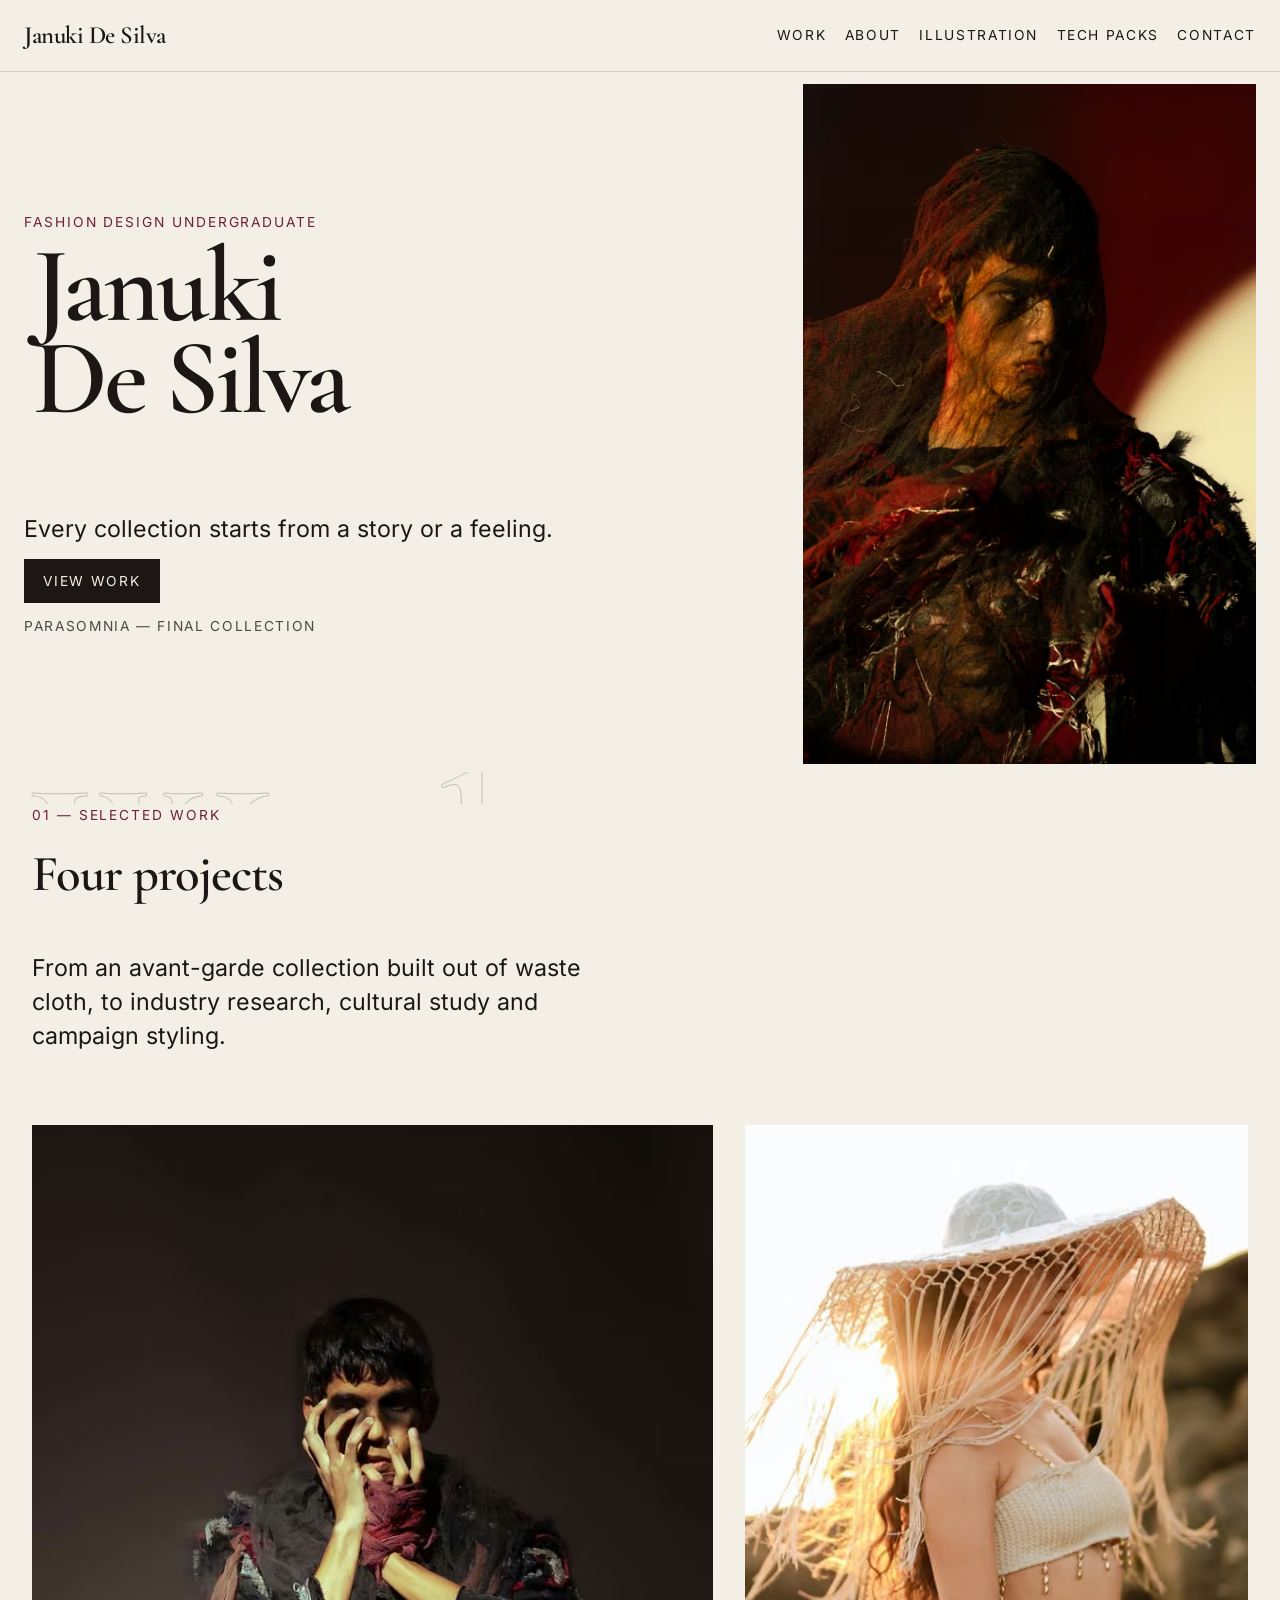
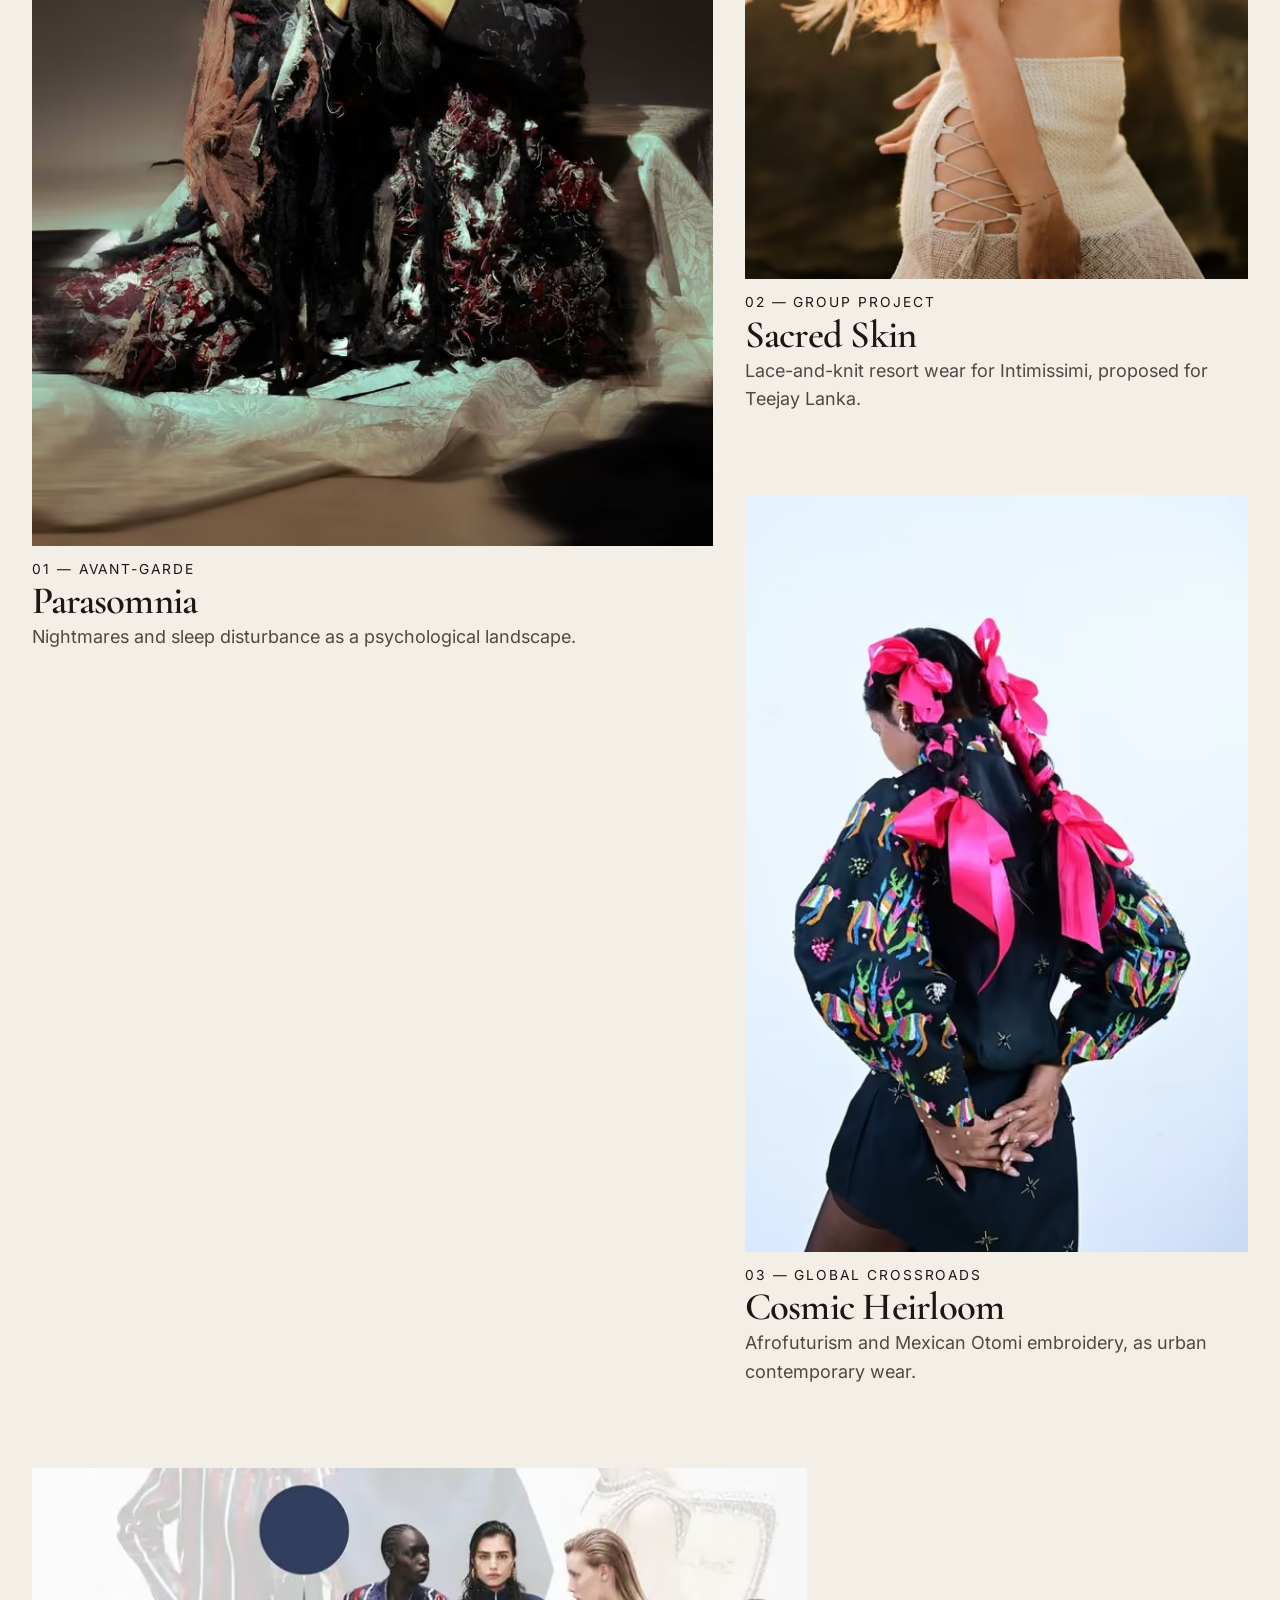
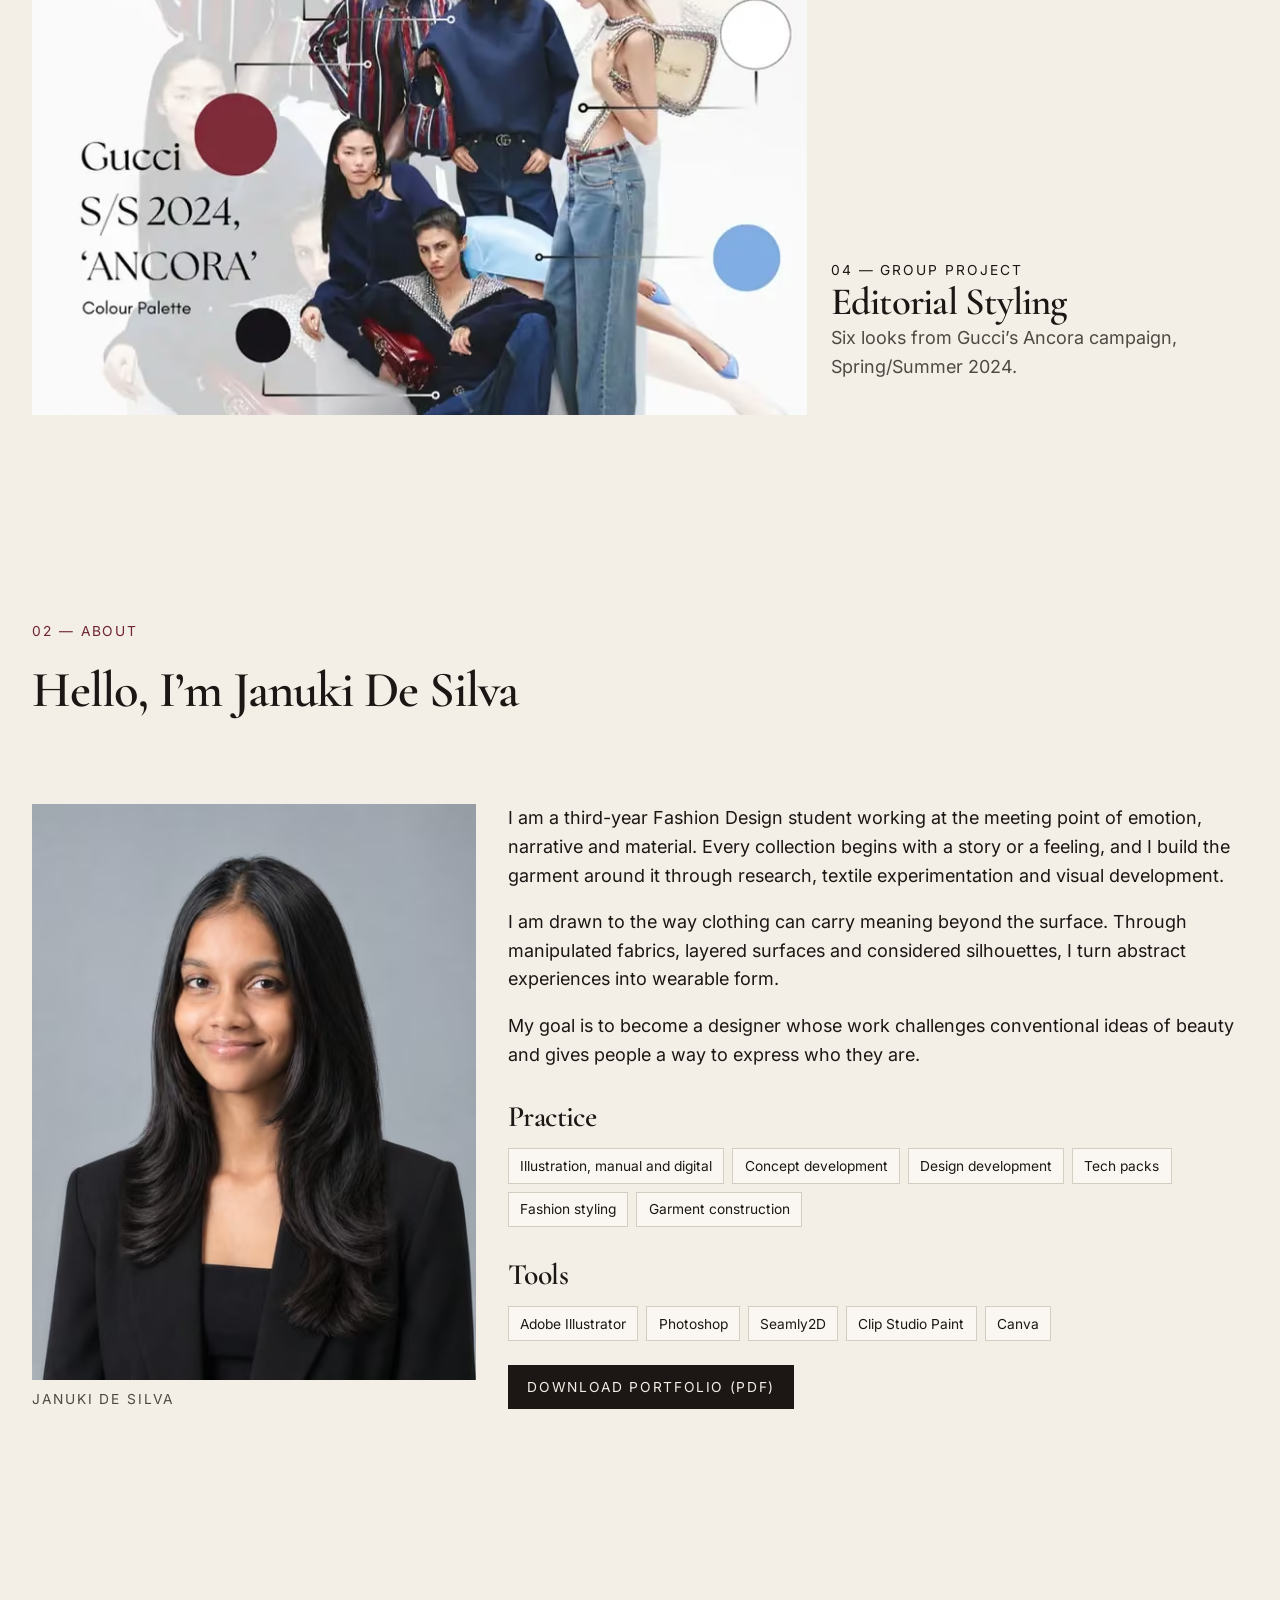
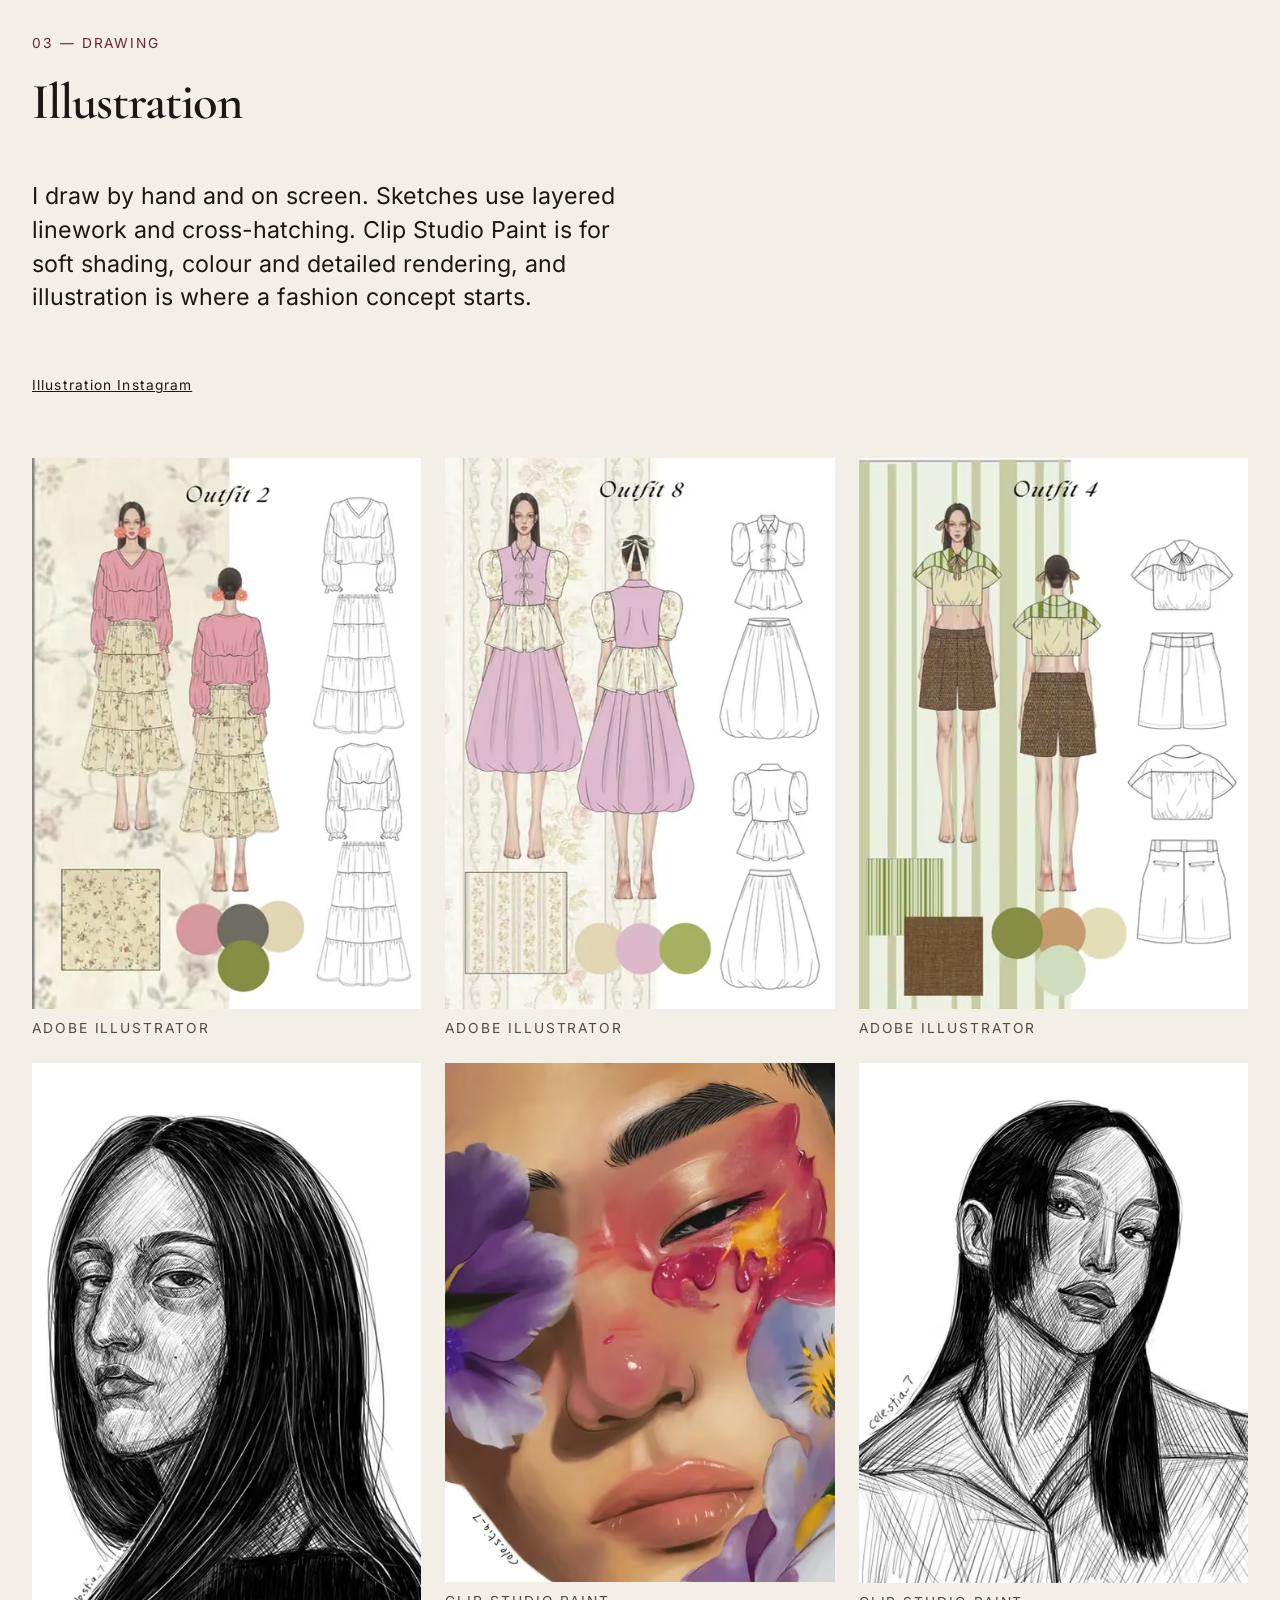
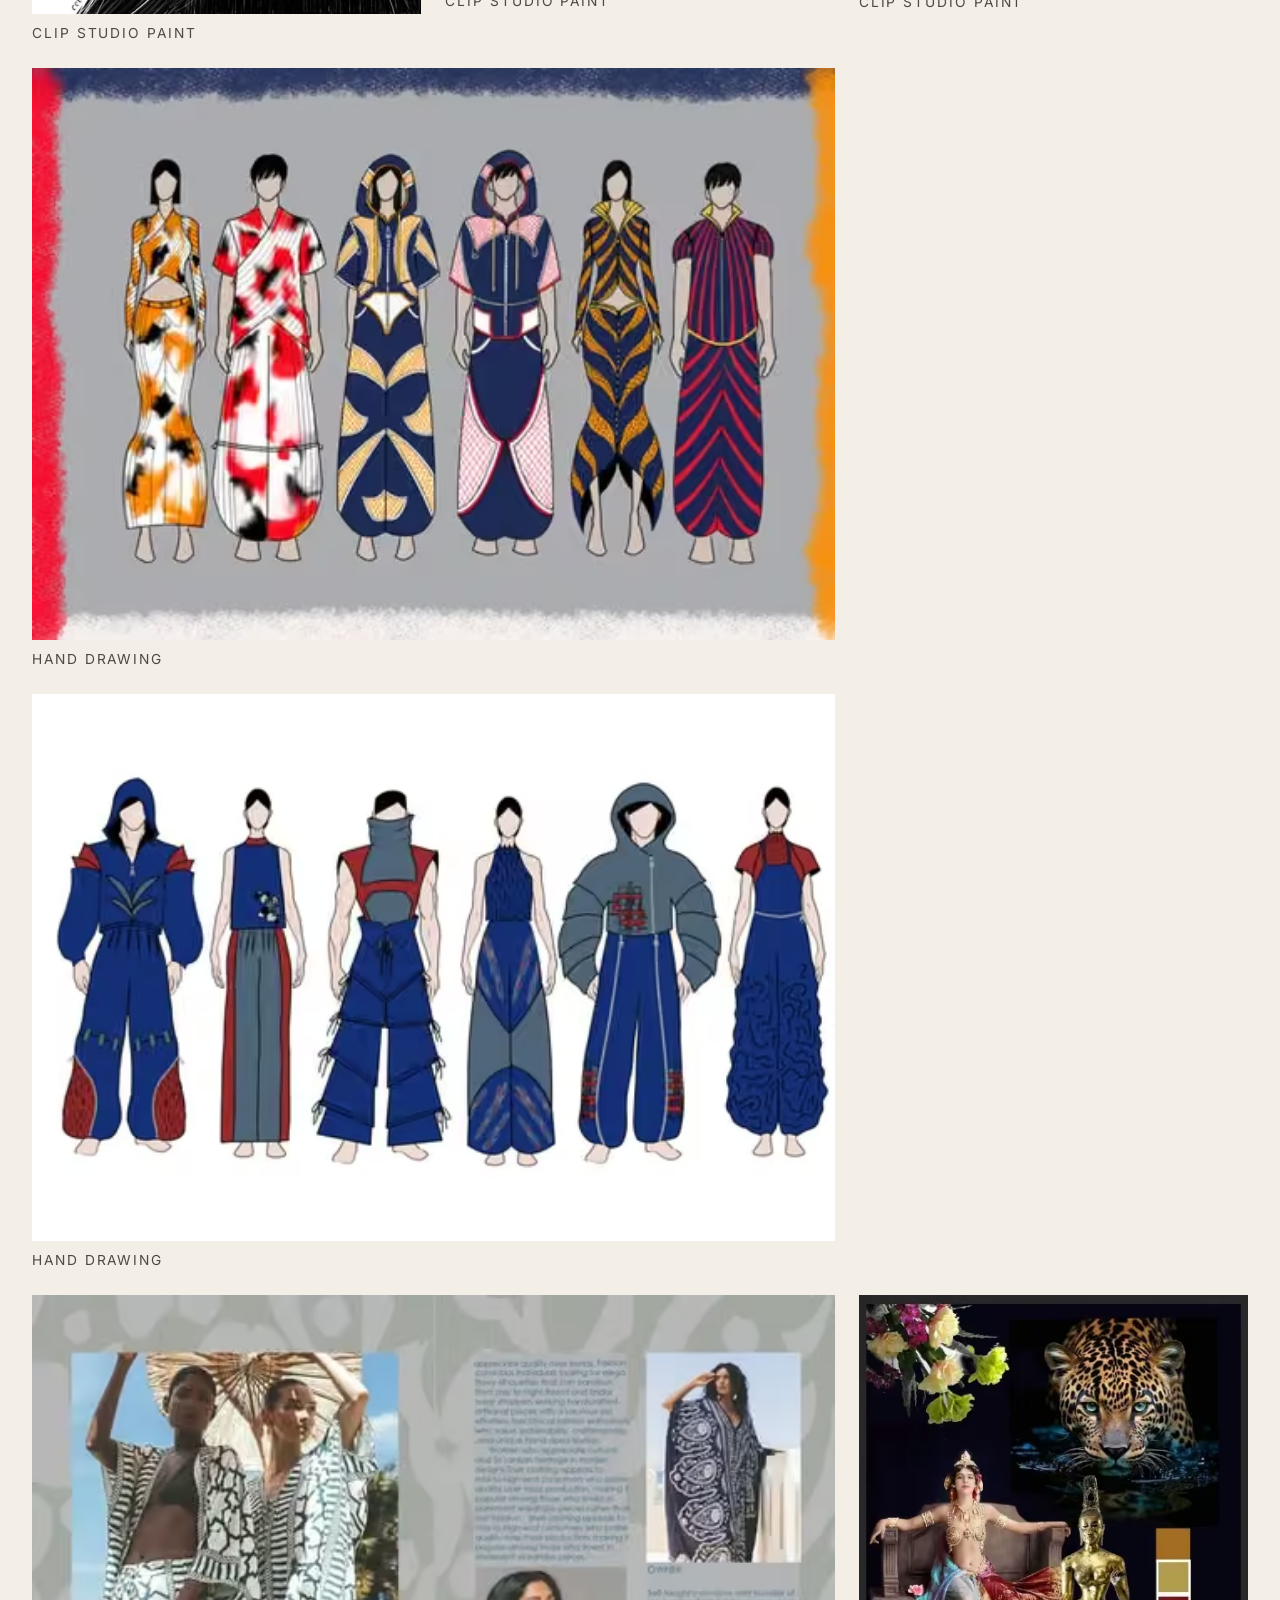
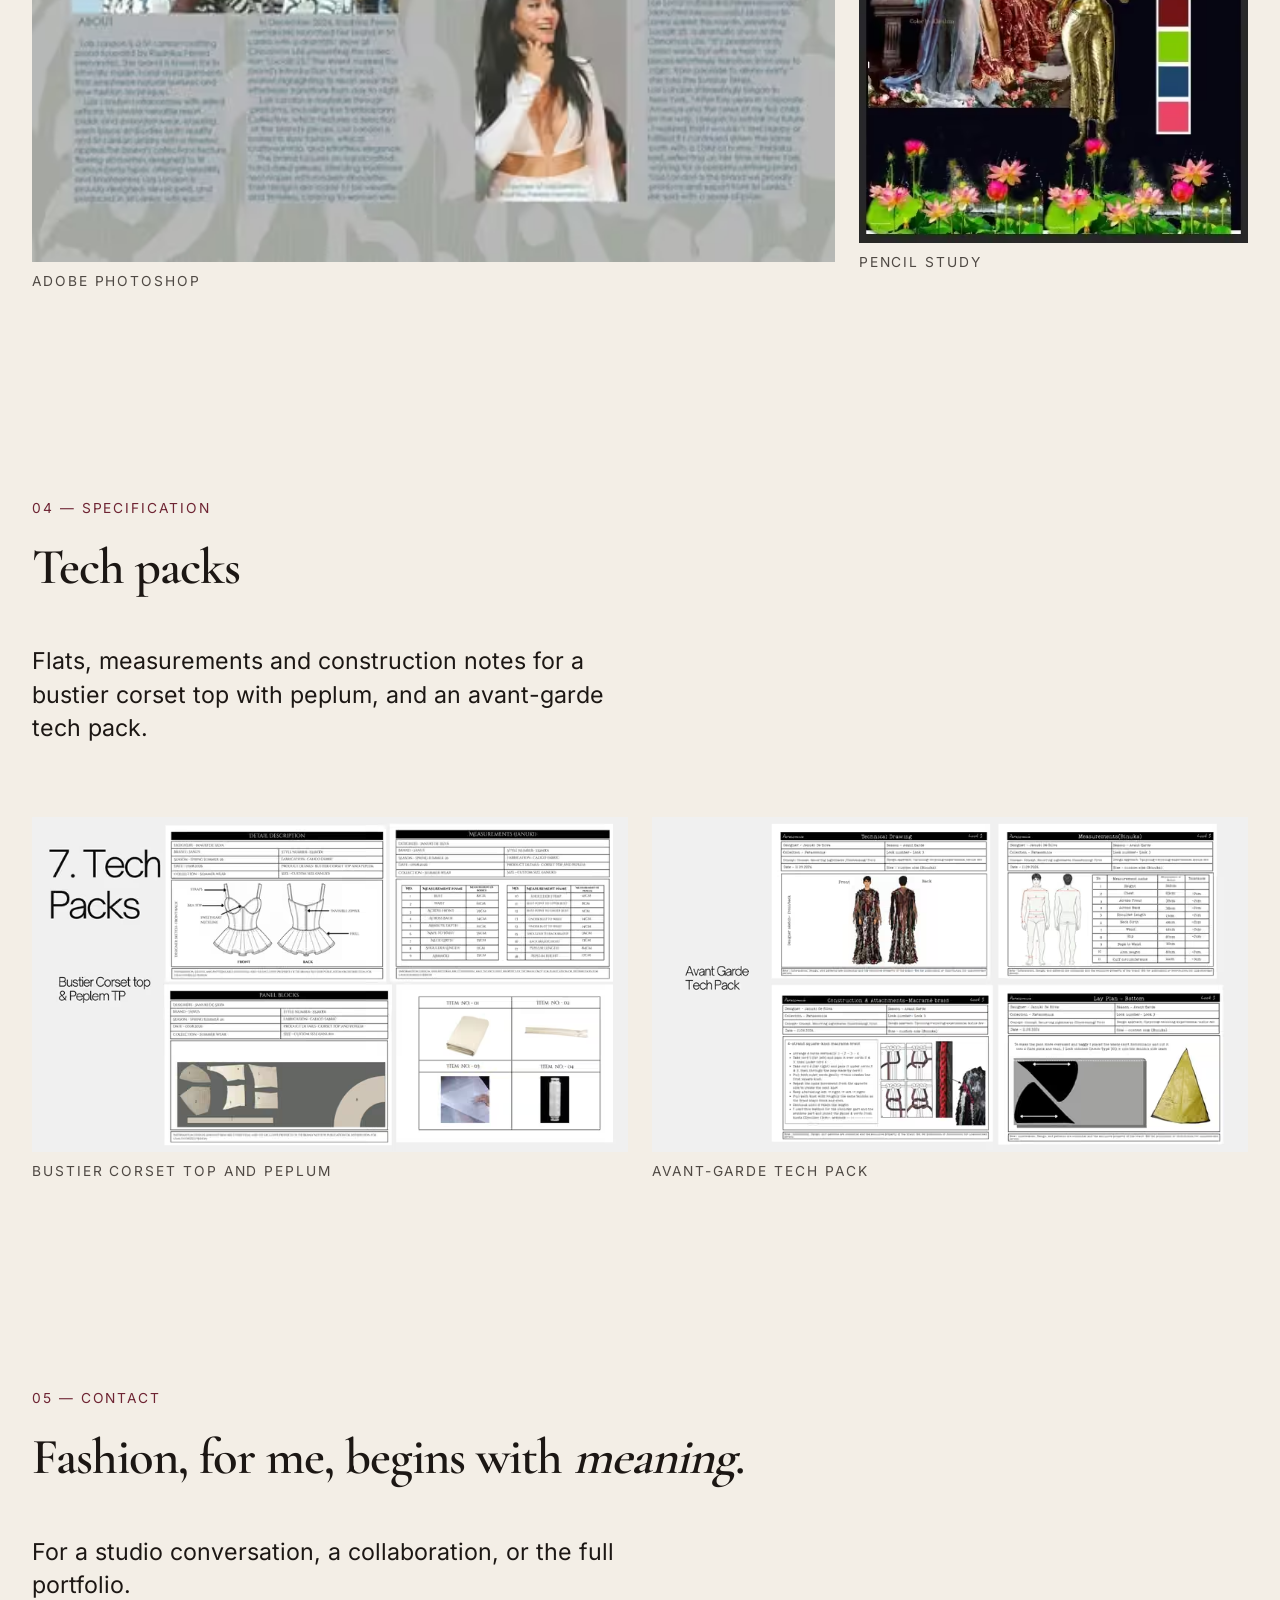
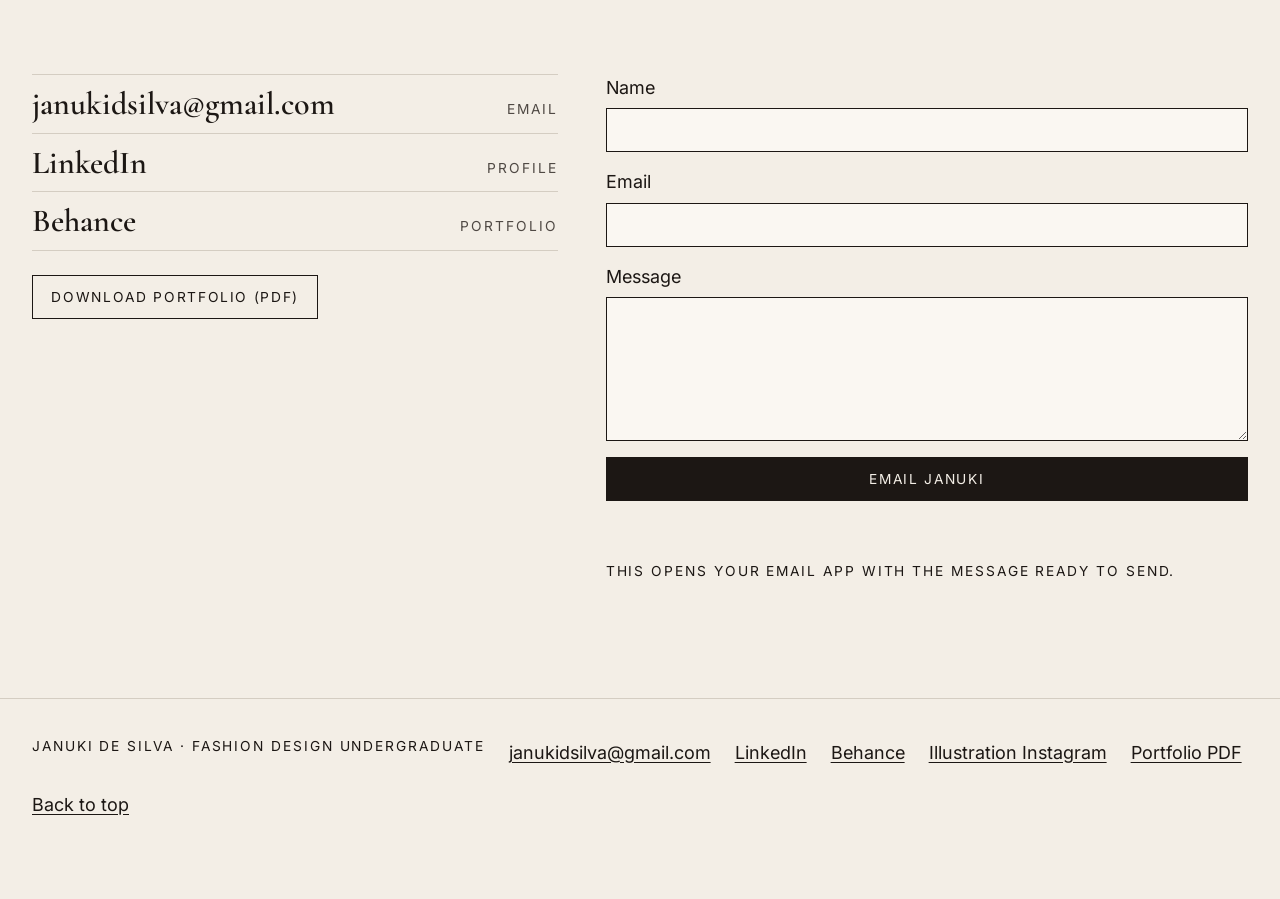
==== commit dd83404d: "Correct captions that did not match the photographs. The Cosmic Heirloom line-up is six looks in col" ====
--- a/index.html
+++ b/index.html
@@ -1299,7 +1299,7 @@
               <picture>
             <source type="image/avif" srcset="/images/cosmic/braids-480.avif 480w, /images/cosmic/braids-532.avif 532w" sizes="(min-width: 800px) 34vw, 100vw">
             <source type="image/webp" srcset="/images/cosmic/braids-480.webp 480w, /images/cosmic/braids-532.webp 532w" sizes="(min-width: 800px) 34vw, 100vw">
-            <img src="/images/cosmic/braids-532.jpg" srcset="/images/cosmic/braids-480.jpg 480w, /images/cosmic/braids-532.jpg 532w" sizes="(min-width: 800px) 34vw, 100vw" width="532" height="800" alt="Back view of a model with long braids, in a black jacket with white embroidery, a black top and white trousers." loading="lazy" decoding="async">
+            <img src="/images/cosmic/braids-532.jpg" srcset="/images/cosmic/braids-480.jpg 480w, /images/cosmic/braids-532.jpg 532w" sizes="(min-width: 800px) 34vw, 100vw" width="532" height="800" alt="Back view of a model with braids and pink bows, in a black jacket with bright multicoloured Otomi embroidery and a black skirt." loading="lazy" decoding="async">
           </picture>
             </div>
             <div class="work-meta">
@@ -1393,7 +1393,7 @@
             <picture>
             <source type="image/avif" srcset="/images/illus/ai-01-480.avif 480w, /images/illus/ai-01-565.avif 565w" sizes="(min-width: 1000px) 30vw, (min-width: 720px) 46vw, 100vw">
             <source type="image/webp" srcset="/images/illus/ai-01-480.webp 480w, /images/illus/ai-01-565.webp 565w" sizes="(min-width: 1000px) 30vw, (min-width: 720px) 46vw, 100vw">
-            <img src="/images/illus/ai-01-565.jpg" srcset="/images/illus/ai-01-480.jpg 480w, /images/illus/ai-01-565.jpg 565w" sizes="(min-width: 1000px) 30vw, (min-width: 720px) 46vw, 100vw" width="565" height="800" alt="Fashion flat drawn in Adobe Illustrator." loading="lazy" decoding="async">
+            <img src="/images/illus/ai-01-565.jpg" srcset="/images/illus/ai-01-480.jpg 480w, /images/illus/ai-01-565.jpg 565w" sizes="(min-width: 1000px) 30vw, (min-width: 720px) 46vw, 100vw" width="565" height="800" alt="Fashion illustration of a figure in a pink and green dress, drawn in Adobe Illustrator." loading="lazy" decoding="async">
           </picture>
           </button>
           <figcaption>Adobe Illustrator</figcaption>
@@ -1405,7 +1405,7 @@
             <picture>
             <source type="image/avif" srcset="/images/illus/ai-02-480.avif 480w, /images/illus/ai-02-565.avif 565w" sizes="(min-width: 1000px) 30vw, (min-width: 720px) 46vw, 100vw">
             <source type="image/webp" srcset="/images/illus/ai-02-480.webp 480w, /images/illus/ai-02-565.webp 565w" sizes="(min-width: 1000px) 30vw, (min-width: 720px) 46vw, 100vw">
-            <img src="/images/illus/ai-02-565.jpg" srcset="/images/illus/ai-02-480.jpg 480w, /images/illus/ai-02-565.jpg 565w" sizes="(min-width: 1000px) 30vw, (min-width: 720px) 46vw, 100vw" width="565" height="800" alt="Second fashion flat drawn in Adobe Illustrator." loading="lazy" decoding="async">
+            <img src="/images/illus/ai-02-565.jpg" srcset="/images/illus/ai-02-480.jpg 480w, /images/illus/ai-02-565.jpg 565w" sizes="(min-width: 1000px) 30vw, (min-width: 720px) 46vw, 100vw" width="565" height="800" alt="Fashion illustration of a figure in a long pink dress, drawn in Adobe Illustrator." loading="lazy" decoding="async">
           </picture>
           </button>
           <figcaption>Adobe Illustrator</figcaption>
@@ -1417,7 +1417,7 @@
             <picture>
             <source type="image/avif" srcset="/images/illus/ai-03-480.avif 480w, /images/illus/ai-03-565.avif 565w" sizes="(min-width: 1000px) 30vw, (min-width: 720px) 46vw, 100vw">
             <source type="image/webp" srcset="/images/illus/ai-03-480.webp 480w, /images/illus/ai-03-565.webp 565w" sizes="(min-width: 1000px) 30vw, (min-width: 720px) 46vw, 100vw">
-            <img src="/images/illus/ai-03-565.jpg" srcset="/images/illus/ai-03-480.jpg 480w, /images/illus/ai-03-565.jpg 565w" sizes="(min-width: 1000px) 30vw, (min-width: 720px) 46vw, 100vw" width="565" height="800" alt="Third fashion flat drawn in Adobe Illustrator." loading="lazy" decoding="async">
+            <img src="/images/illus/ai-03-565.jpg" srcset="/images/illus/ai-03-480.jpg 480w, /images/illus/ai-03-565.jpg 565w" sizes="(min-width: 1000px) 30vw, (min-width: 720px) 46vw, 100vw" width="565" height="800" alt="Fashion illustration of a figure in a pink top and olive skirt, drawn in Adobe Illustrator." loading="lazy" decoding="async">
           </picture>
           </button>
           <figcaption>Adobe Illustrator</figcaption>
@@ -1497,14 +1497,14 @@
         </div>
         <div>
           <figure class="shot-figure">
-          <button type="button" class="shot" style="--tone:#3f372f" data-lightbox-group="illustration" data-caption="Adobe Photoshop" data-full="/images/illus/ps-02-430.webp">
+          <button type="button" class="shot" style="--tone:#3f372f" data-lightbox-group="illustration" data-caption="Pencil study" data-full="/images/illus/ps-02-430.webp">
             <picture>
             <source type="image/avif" srcset="/images/illus/ps-02-430.avif 430w" sizes="(min-width: 1000px) 30vw, (min-width: 720px) 46vw, 100vw">
             <source type="image/webp" srcset="/images/illus/ps-02-430.webp 430w" sizes="(min-width: 1000px) 30vw, (min-width: 720px) 46vw, 100vw">
-            <img src="/images/illus/ps-02-430.jpg" srcset="/images/illus/ps-02-430.jpg 430w" sizes="(min-width: 1000px) 30vw, (min-width: 720px) 46vw, 100vw" width="430" height="605" alt="Further Adobe Photoshop study." loading="lazy" decoding="async">
+            <img src="/images/illus/ps-02-430.jpg" srcset="/images/illus/ps-02-430.jpg 430w" sizes="(min-width: 1000px) 30vw, (min-width: 720px) 46vw, 100vw" width="430" height="605" alt="Red pencil study of a head in profile, with the face divided into sections." loading="lazy" decoding="async">
           </picture>
           </button>
-          <figcaption>Adobe Photoshop</figcaption>
+          <figcaption>Pencil study</figcaption>
         </figure>
         </div>
         </div>
